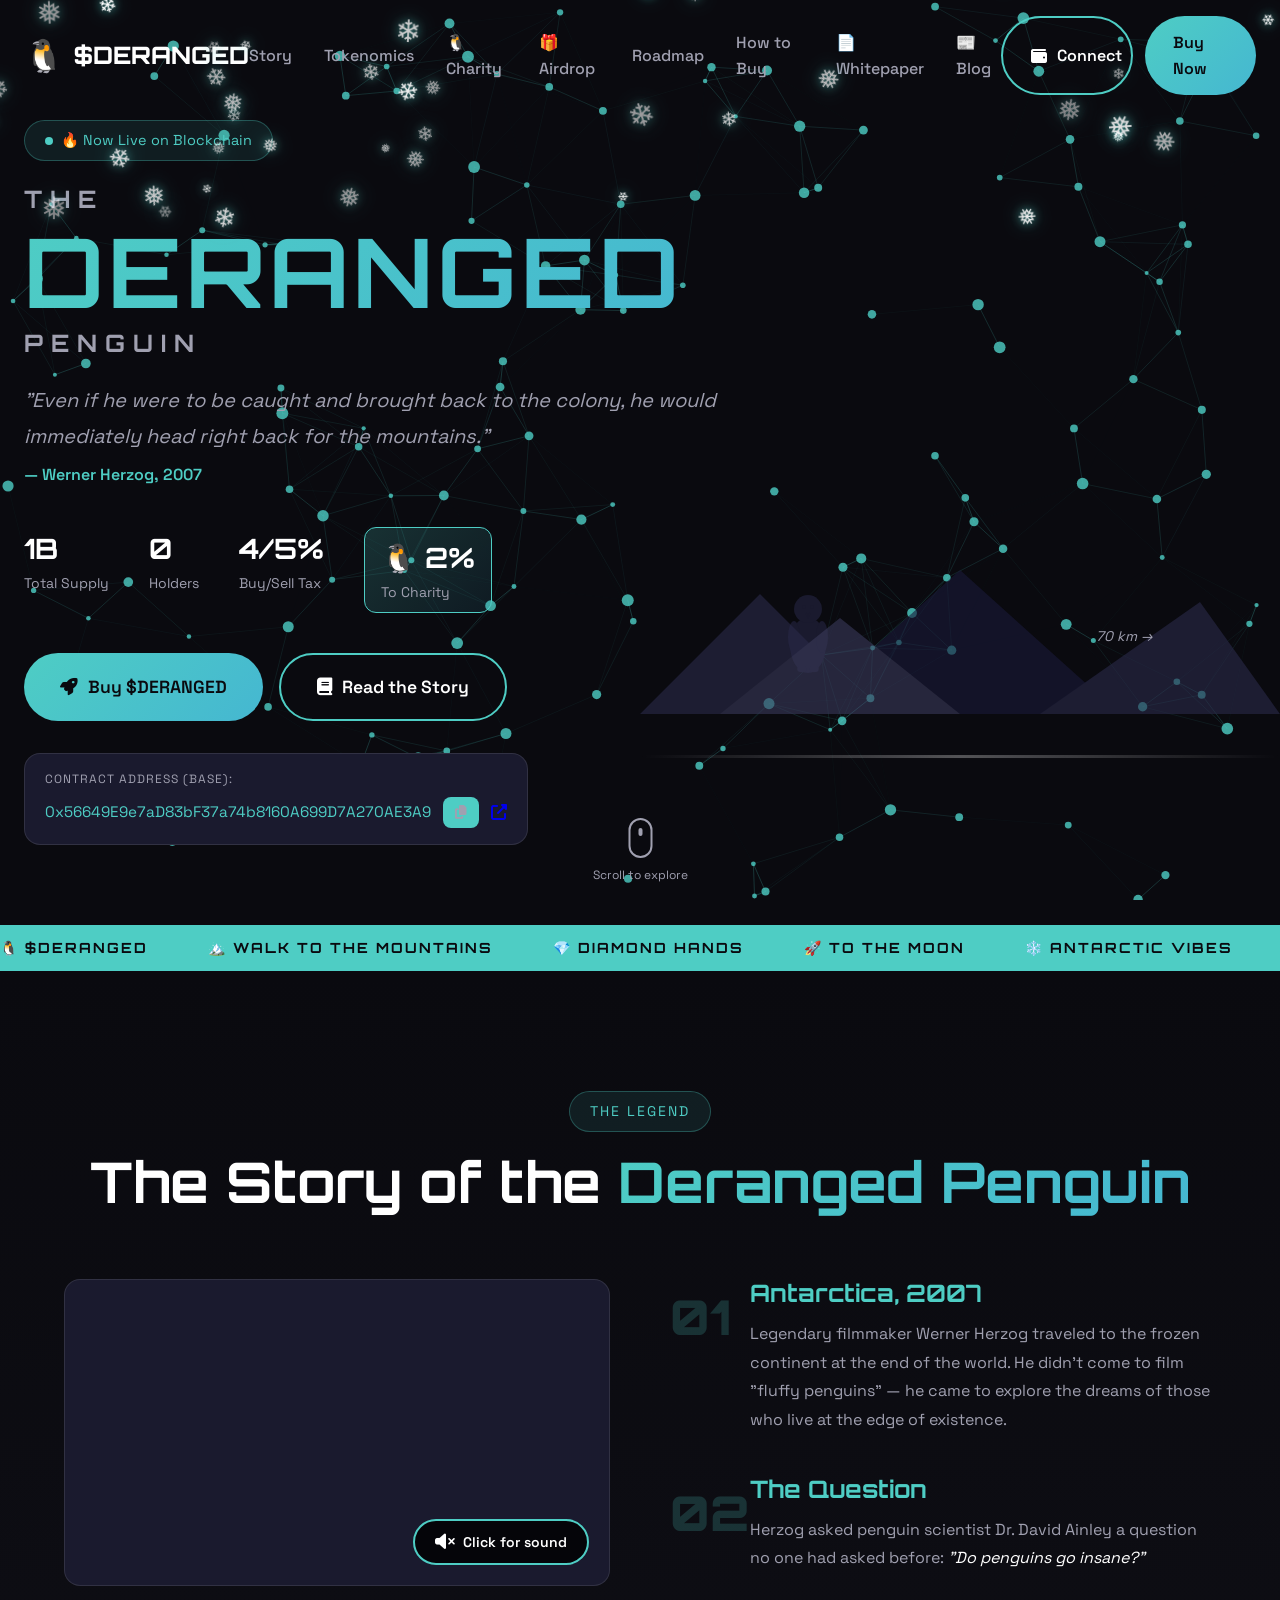
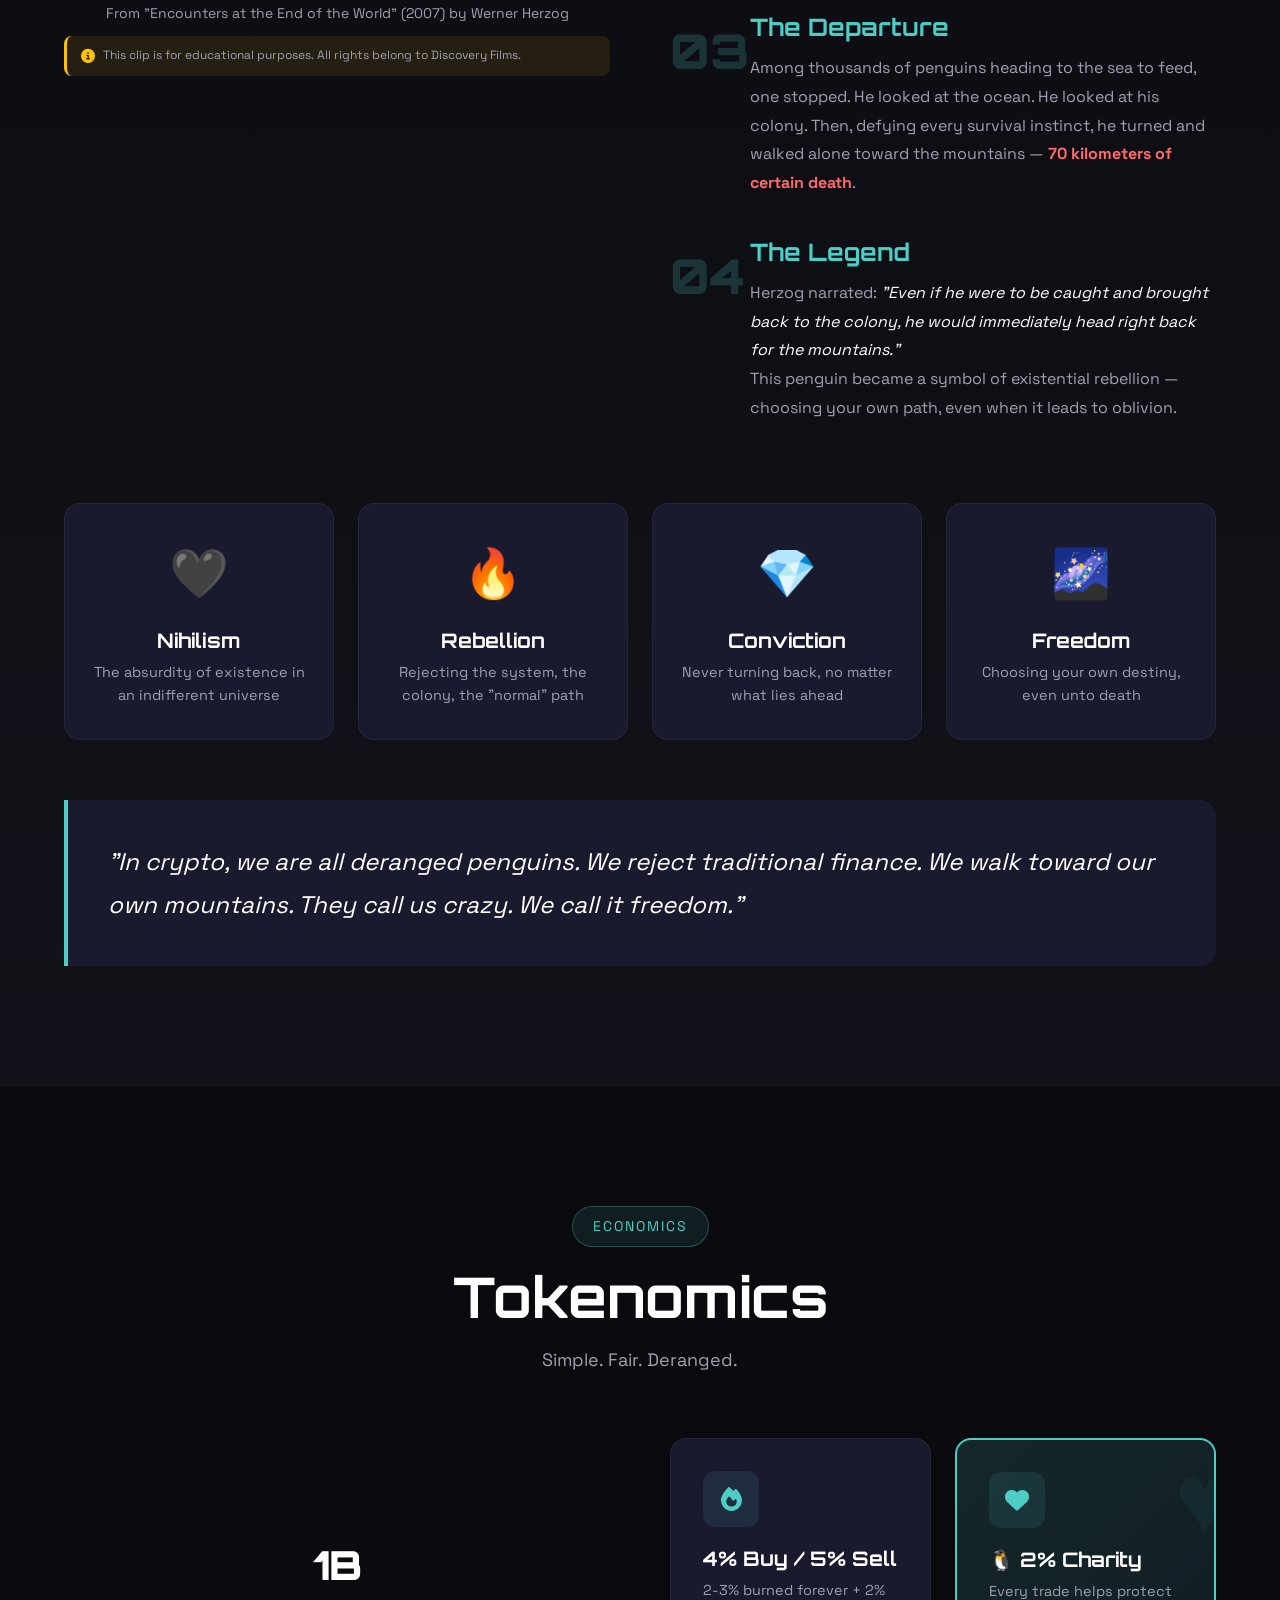
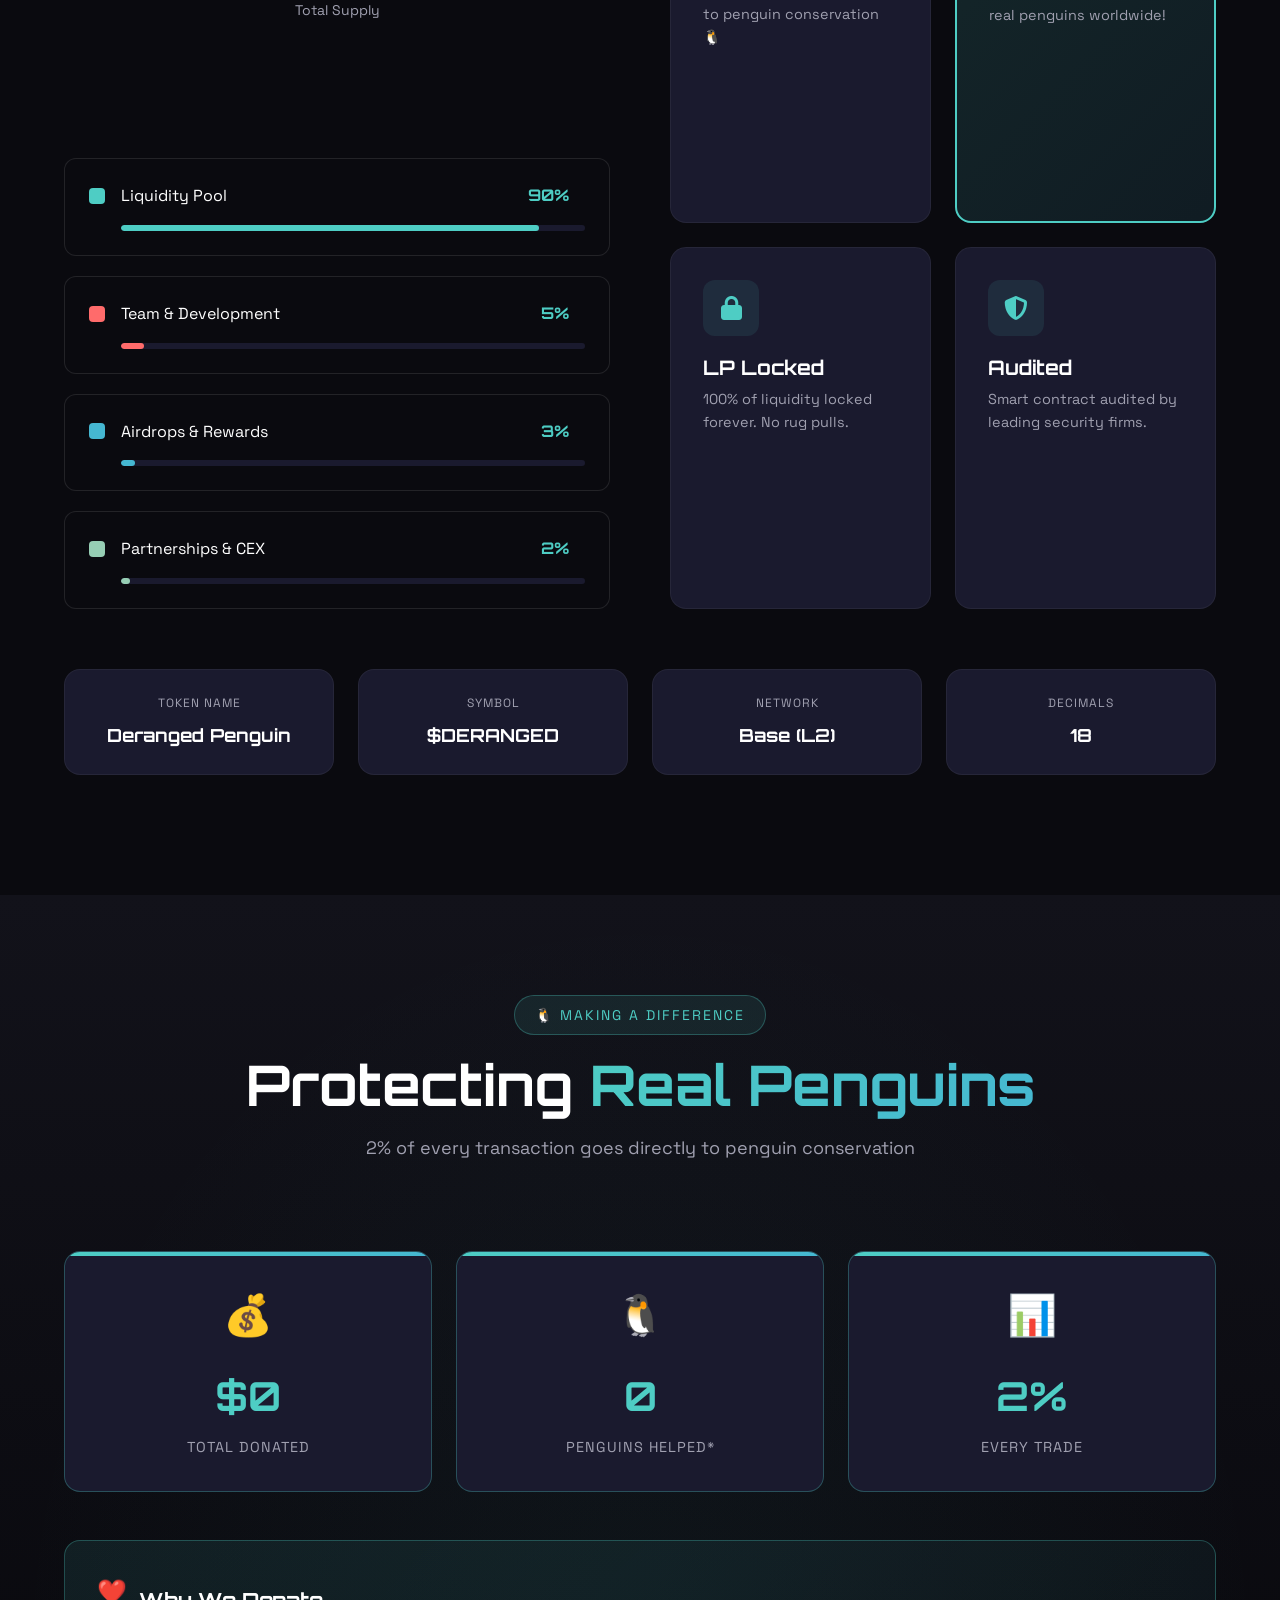
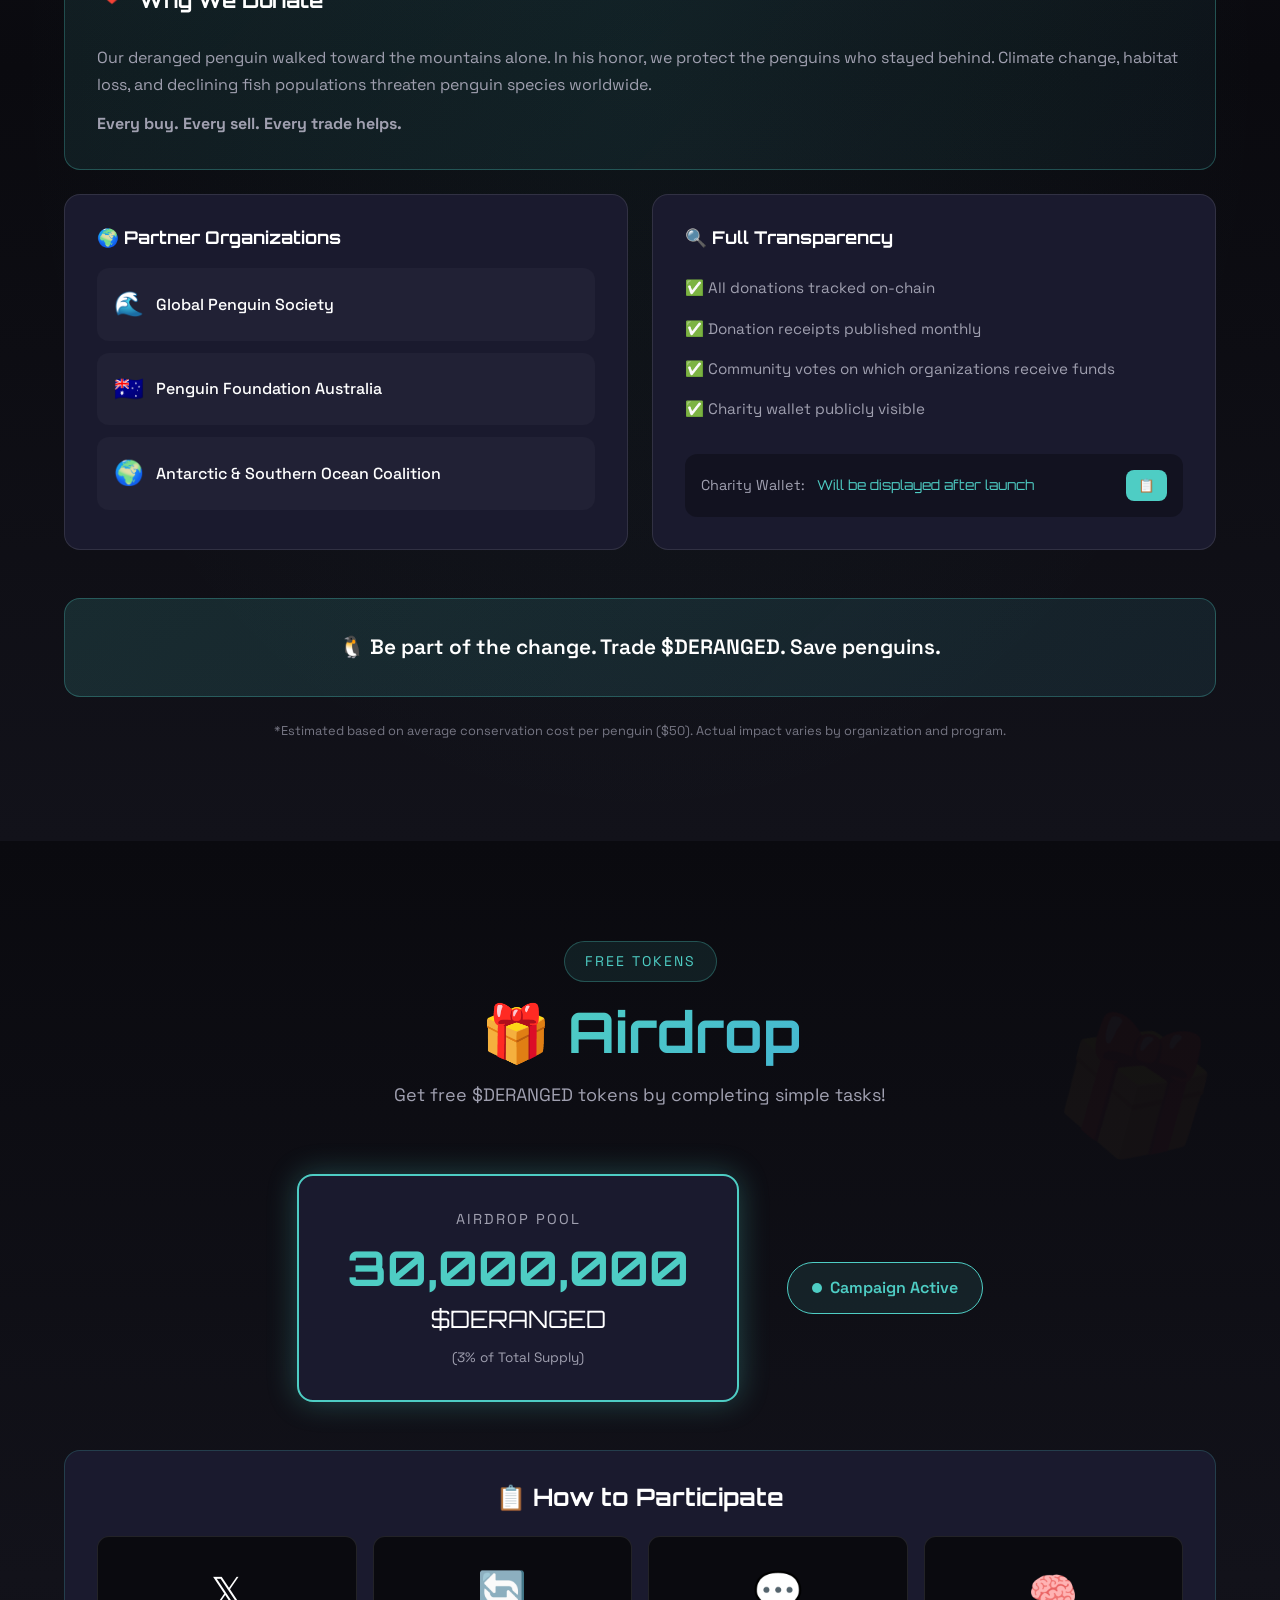
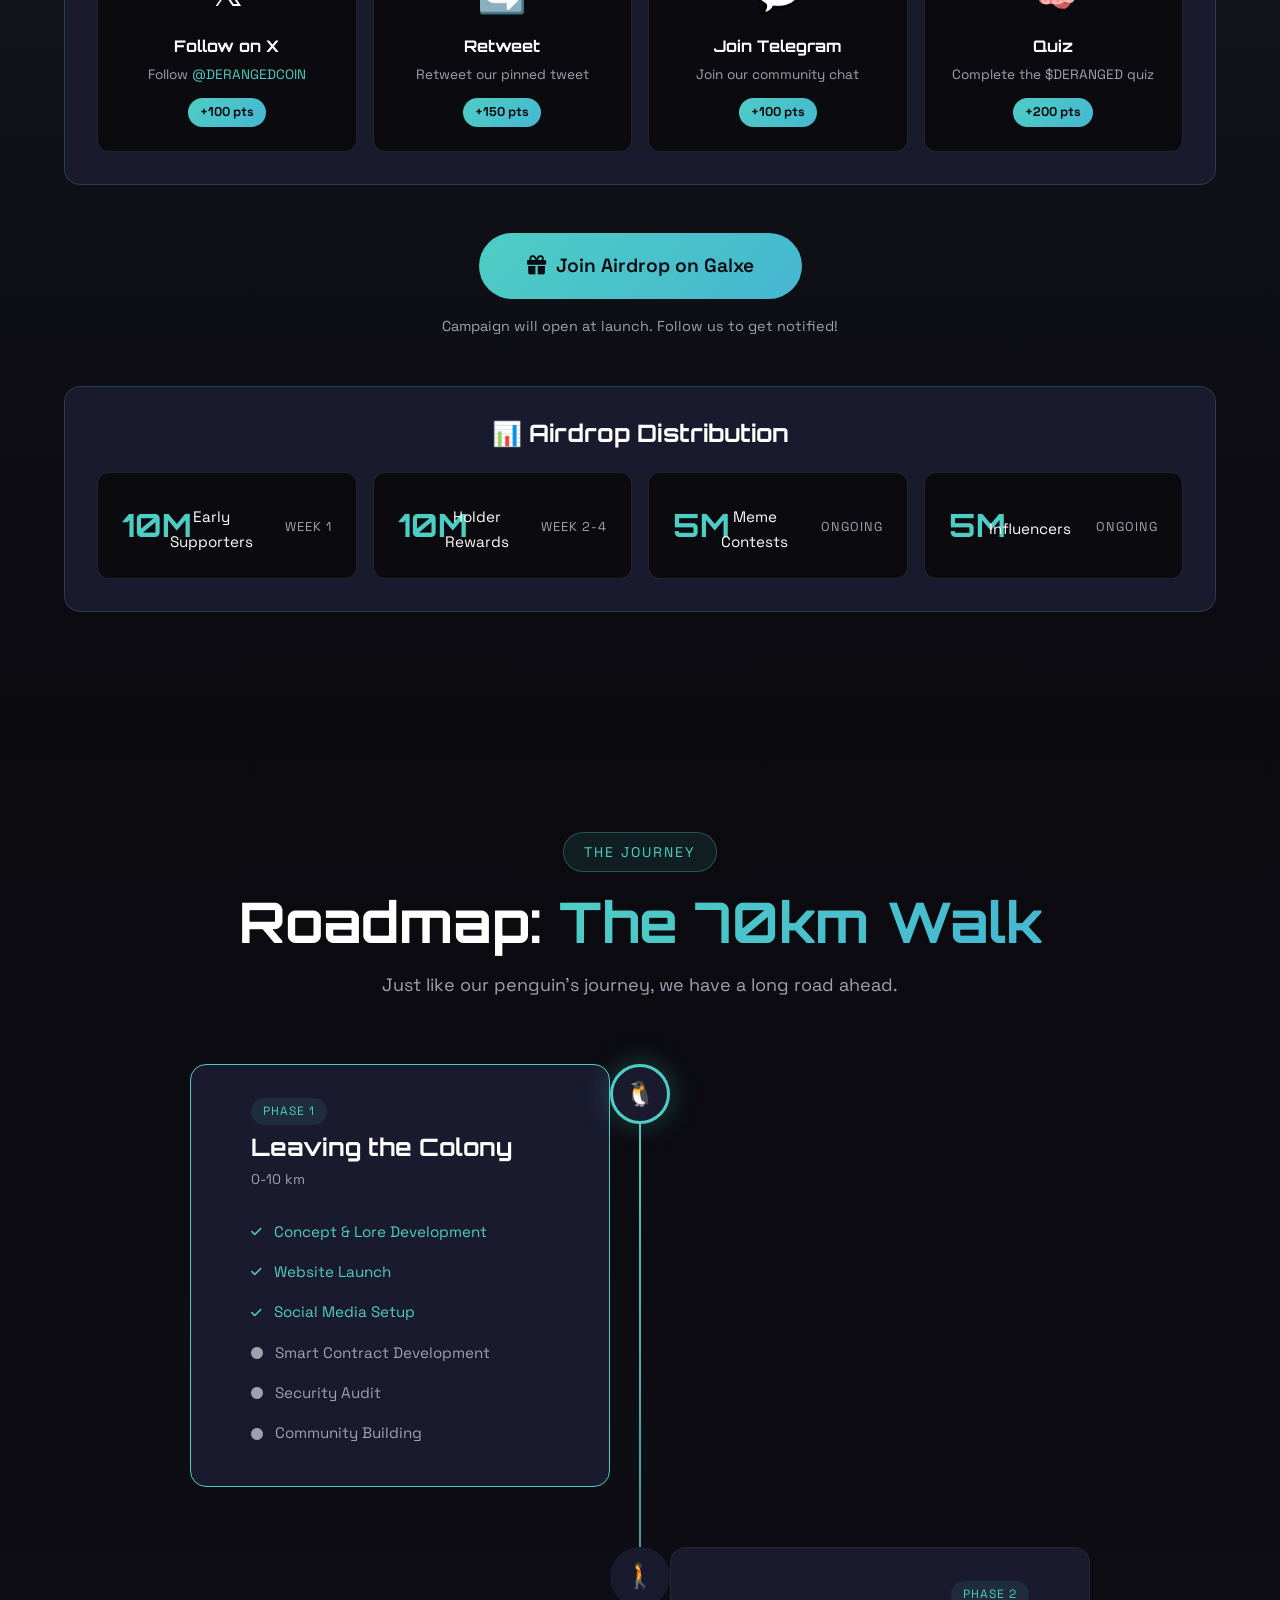
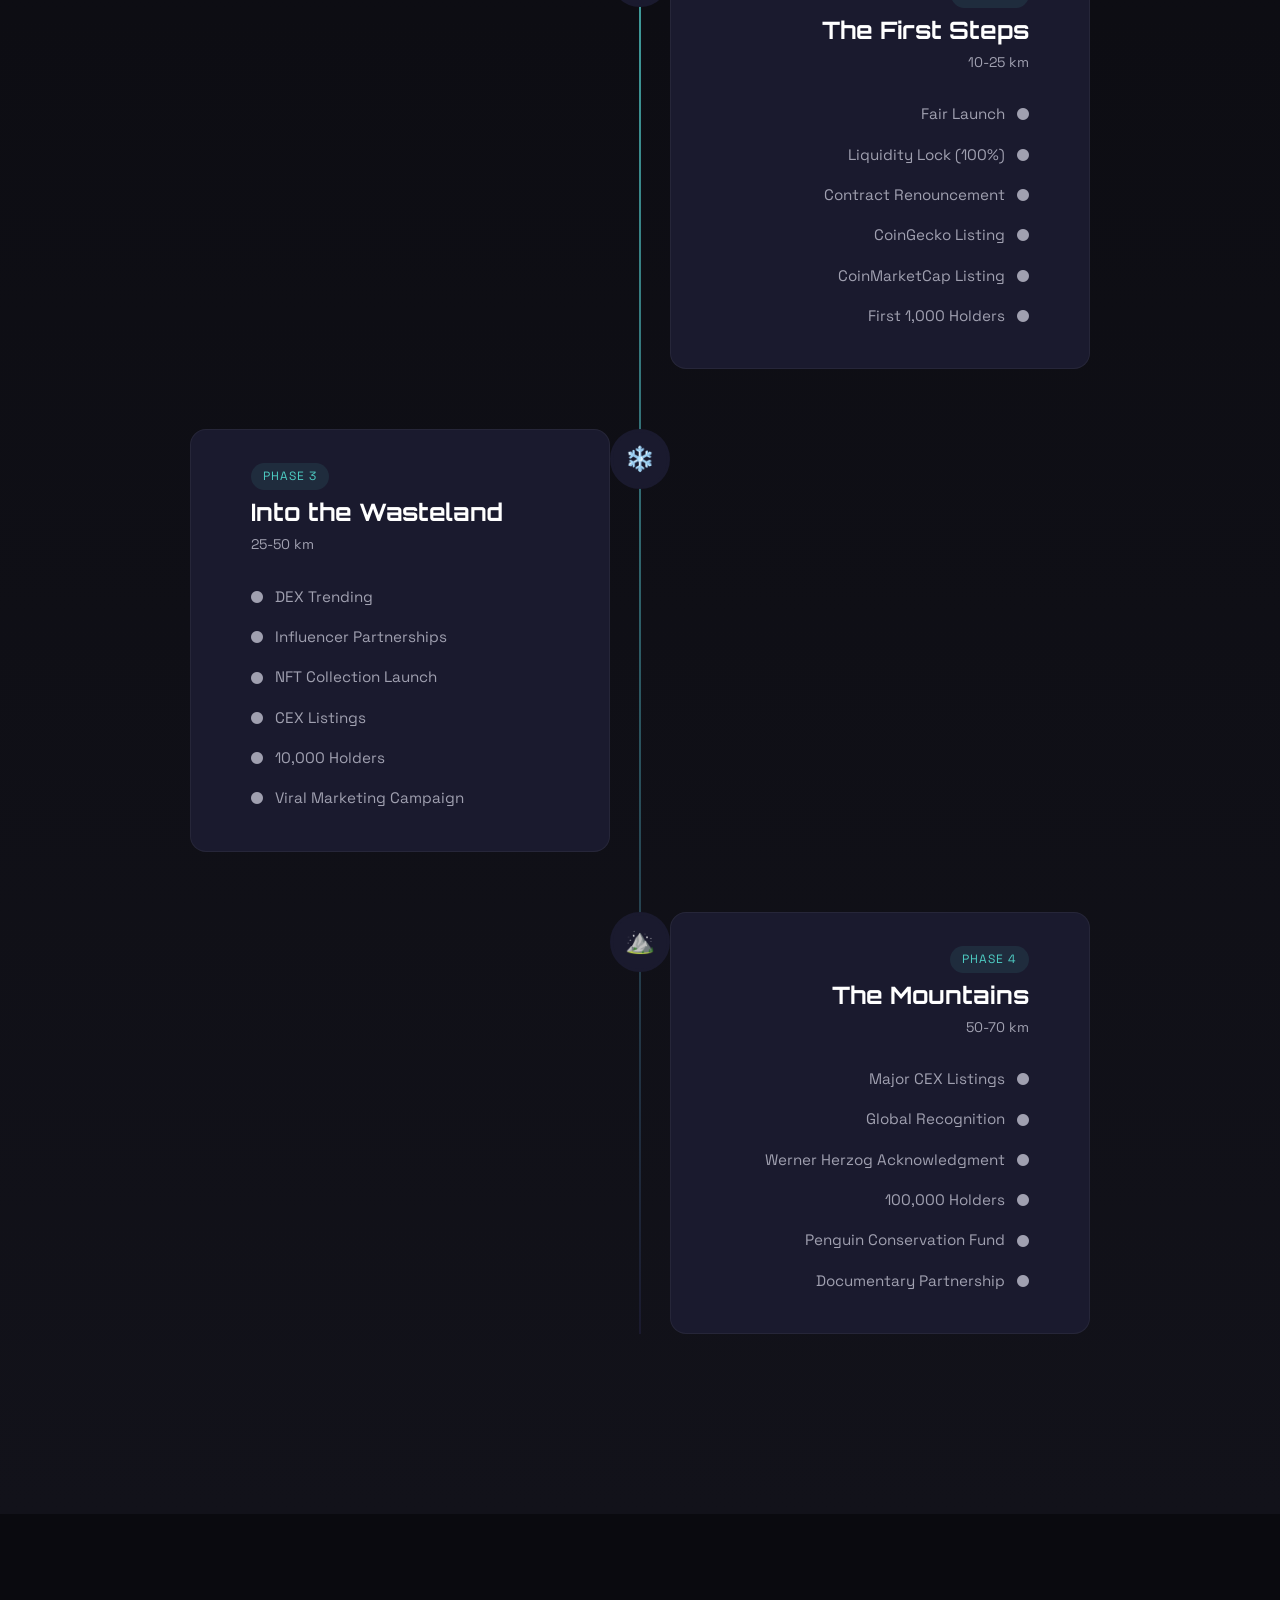
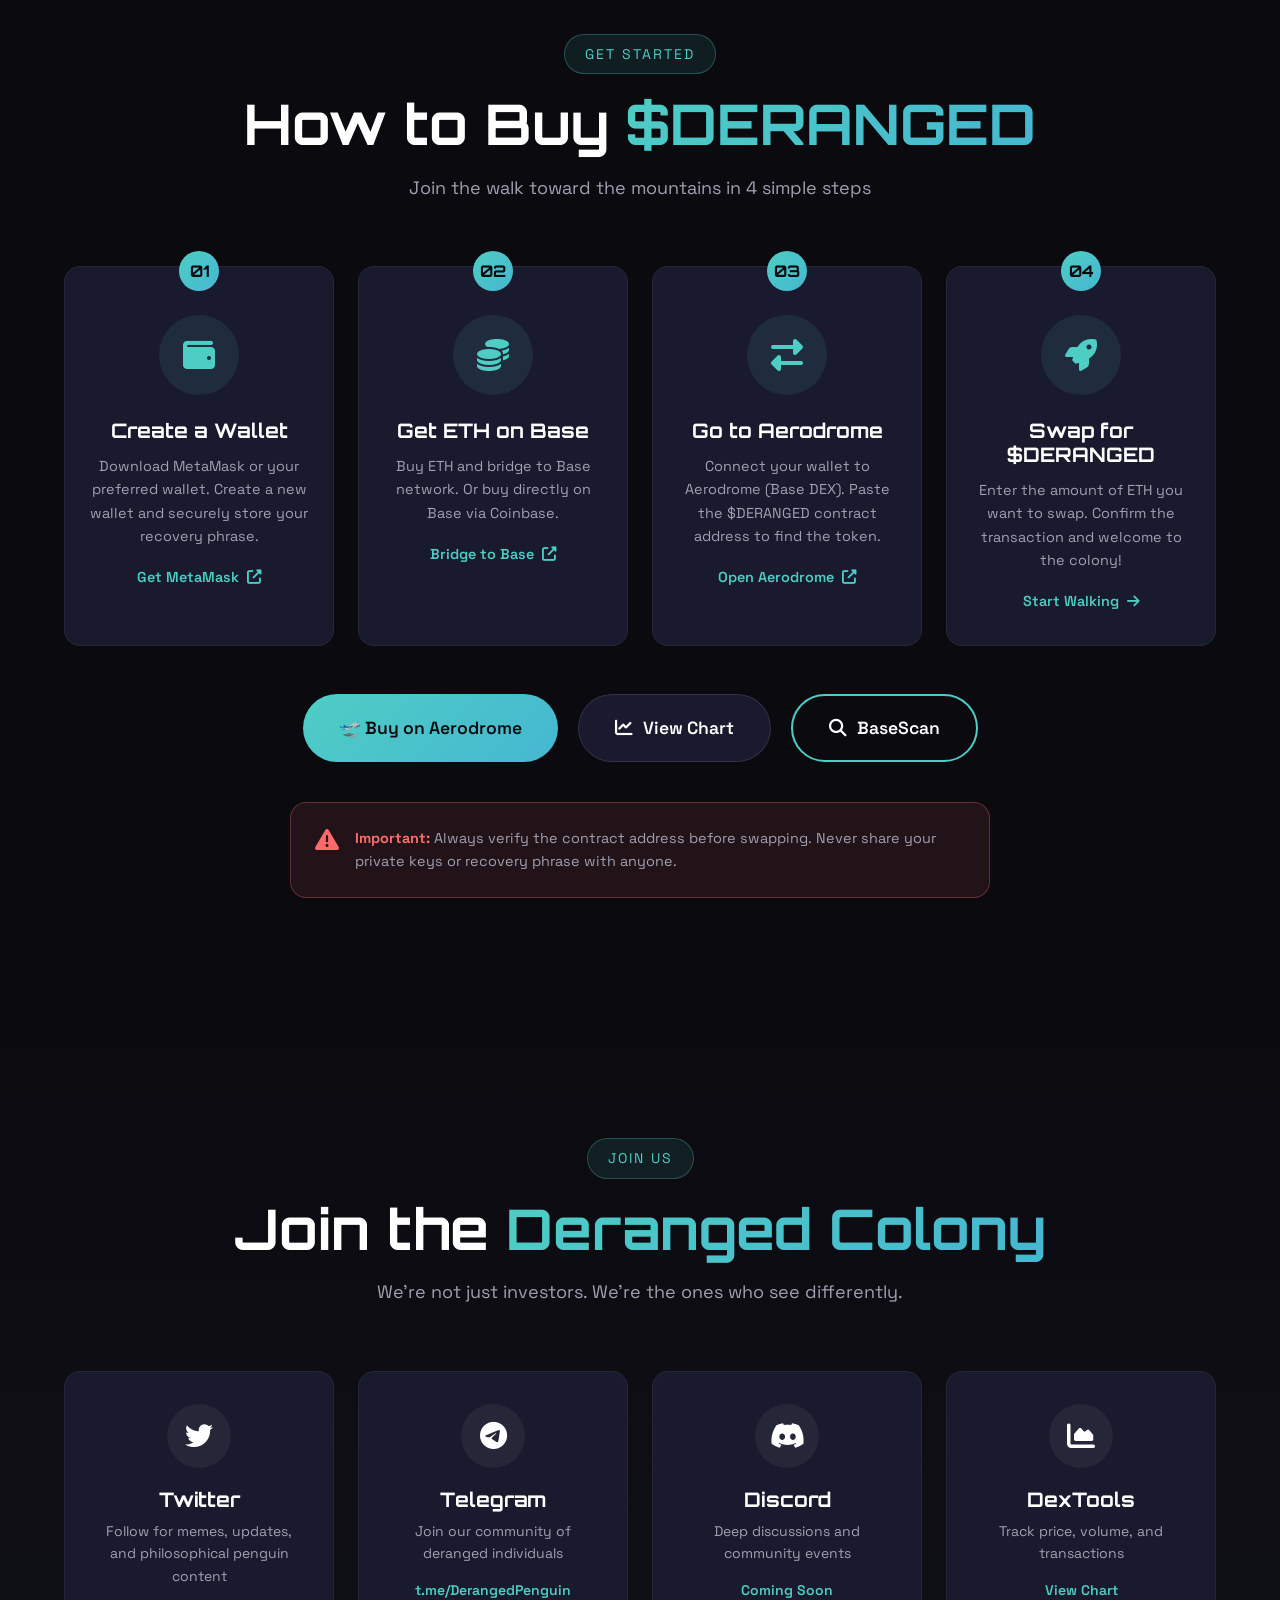
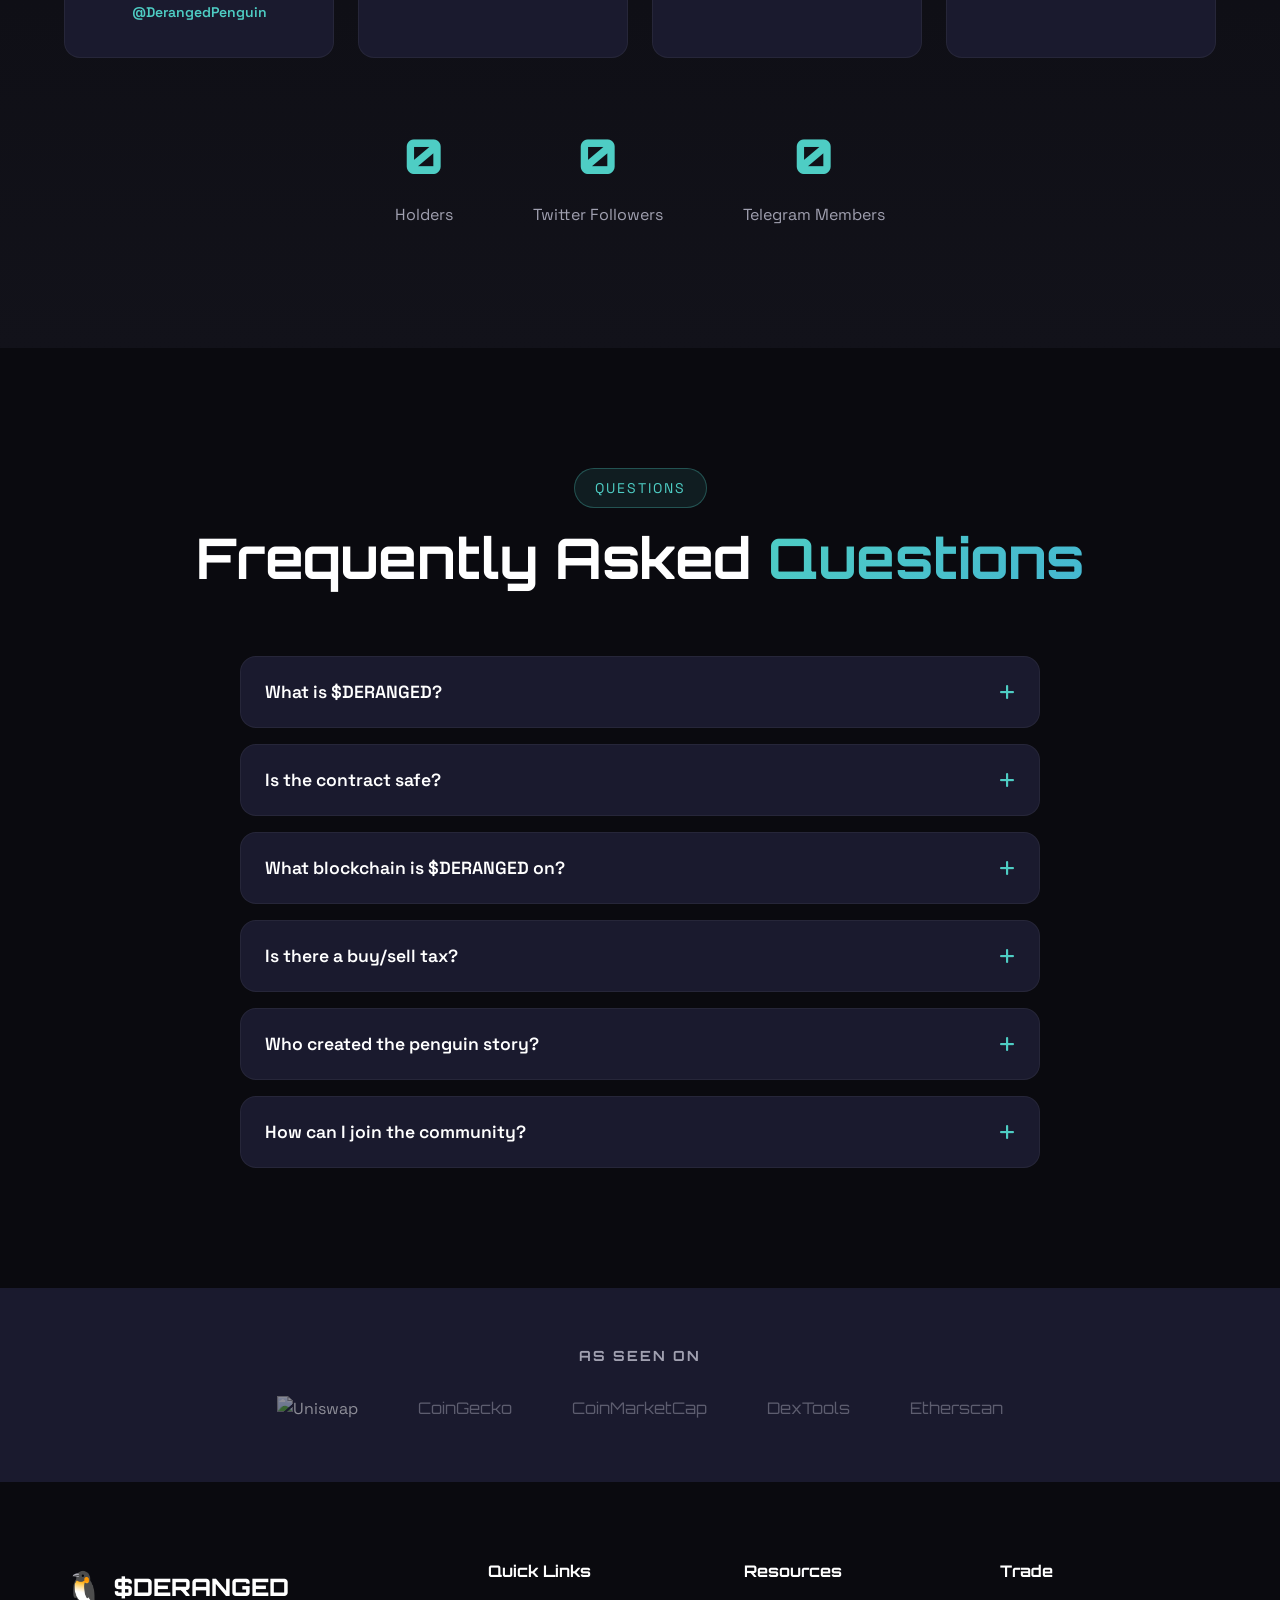
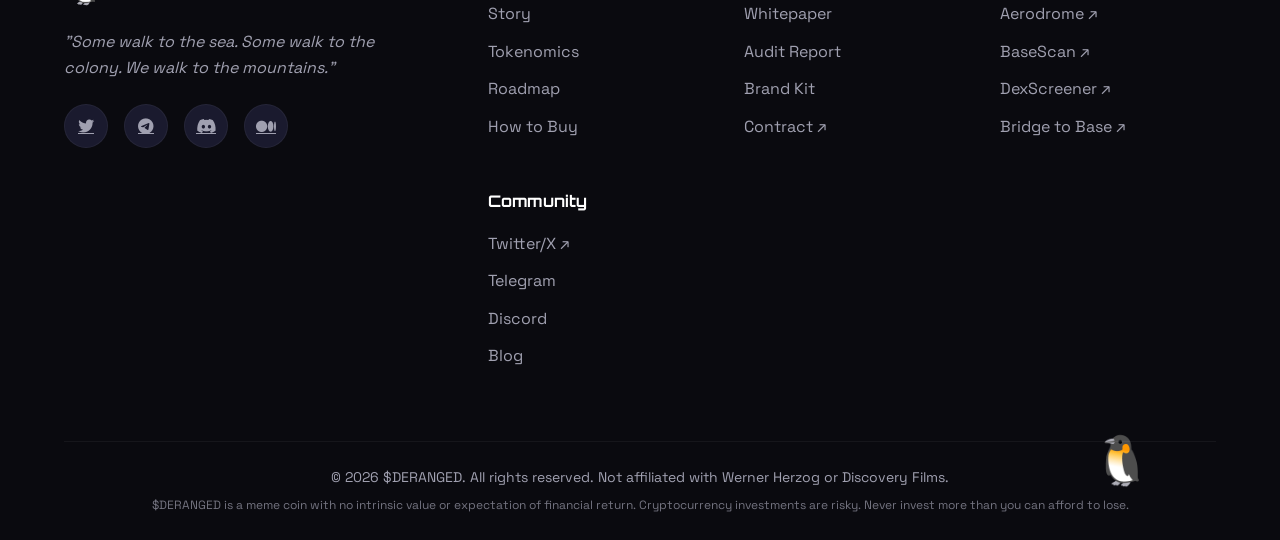
==== index.html @ 109aea7e "Initial commit - DERANGED website" ====
<!DOCTYPE html>
<html lang="en">
<head>
    <meta charset="UTF-8">
    <meta name="viewport" content="width=device-width, initial-scale=1.0">
    <title>$DERANGED - The Deranged Penguin | Meme Coin</title>
    <meta name="description" content="The most philosophical meme coin in crypto. Inspired by Werner Herzog's legendary penguin that walked toward the mountains.">
    <meta property="og:title" content="$DERANGED - The Deranged Penguin">
    <meta property="og:description" content="Some walk to the sea. Some walk to the colony. We walk to the mountains.">
    <meta property="og:image" content="assets/og-image.png">
    <meta name="twitter:card" content="summary_large_image">
    <link rel="icon" type="image/svg+xml" href="assets/favicon.svg">
    <link href="https://fonts.googleapis.com/css2?family=Space+Grotesk:wght@300;400;500;600;700&family=Orbitron:wght@400;500;600;700;800;900&display=swap" rel="stylesheet">
    <link rel="stylesheet" href="https://cdnjs.cloudflare.com/ajax/libs/font-awesome/6.4.0/css/all.min.css">
    <link rel="stylesheet" href="styles.css">
    <!-- Ethers.js for blockchain interaction -->
    <script src="https://cdnjs.cloudflare.com/ajax/libs/ethers/6.9.0/ethers.umd.min.js"></script>
</head>
<body>
    <!-- Particles Background -->
    <div id="particles-js"></div>
    
    <!-- Navigation -->
    <nav class="navbar" id="navbar">
        <div class="nav-container">
            <a href="#" class="logo">
                <span class="logo-icon">🐧</span>
                <span class="logo-text">$DERANGED</span>
            </a>
            <ul class="nav-links" id="navLinks">
                <li><a href="#story">Story</a></li>
                <li><a href="#tokenomics">Tokenomics</a></li>
                <li><a href="#charity">🐧 Charity</a></li>
                <li><a href="#airdrop">🎁 Airdrop</a></li>
                <li><a href="#roadmap">Roadmap</a></li>
                <li><a href="#how-to-buy">How to Buy</a></li>
                <li><a href="whitepaper.html">📄 Whitepaper</a></li>
                <li><a href="blog.html">📰 Blog</a></li>
            </ul>
            <div class="nav-buttons">
                <a href="#" class="btn btn-outline" id="connectWallet">
                    <i class="fas fa-wallet"></i> Connect
                </a>
                <a href="#how-to-buy" class="btn btn-primary">Buy Now</a>
            </div>
            <div class="hamburger" id="hamburger">
                <span></span>
                <span></span>
                <span></span>
            </div>
        </div>
    </nav>

    <!-- Hero Section -->
    <section class="hero" id="hero">
        <div class="hero-content">
            <div class="hero-badge">
                <span class="pulse"></span>
                🔥 Now Live on Blockchain
            </div>
            <h1 class="hero-title">
                <span class="title-line">THE</span>
                <span class="title-main glitch" data-text="DERANGED">DERANGED</span>
                <span class="title-line">PENGUIN</span>
            </h1>
            <p class="hero-subtitle">
                "Even if he were to be caught and brought back to the colony, 
                he would immediately head right back for the mountains."
            </p>
            <p class="hero-author">— Werner Herzog, 2007</p>
            
            <div class="hero-stats">
                <div class="stat">
                    <span class="stat-value" data-target="1000000000">0</span>
                    <span class="stat-label">Total Supply</span>
                </div>
                <div class="stat">
                    <span class="stat-value" id="holdersCount">0</span>
                    <span class="stat-label">Holders</span>
                </div>
                <div class="stat">
                    <span class="stat-value">4/5%</span>
                    <span class="stat-label">Buy/Sell Tax</span>
                </div>
                <div class="stat highlight-stat">
                    <span class="stat-value">🐧 2%</span>
                    <span class="stat-label">To Charity</span>
                </div>
            </div>

            <div class="hero-buttons">
                <a href="#how-to-buy" class="btn btn-primary btn-lg">
                    <i class="fas fa-rocket"></i> Buy $DERANGED
                </a>
                <a href="#story" class="btn btn-outline btn-lg">
                    <i class="fas fa-book"></i> Read the Story
                </a>
            </div>

            <div class="contract-address">
                <span class="label">Contract Address (Base):</span>
                <div class="address-box">
                    <code id="contractAddress">0x56649E9e7aD83bF37a74b8160A699D7A270AE3A9</code>
                    <button class="copy-btn" onclick="copyContract()">
                        <i class="fas fa-copy"></i>
                    </button>
                    <a href="https://basescan.org/address/0x56649E9e7aD83bF37a74b8160A699D7A270AE3A9" target="_blank" class="basescan-link" title="View on BaseScan">
                        <i class="fas fa-external-link-alt"></i>
                    </a>
                </div>
            </div>
        </div>

        <div class="hero-visual">
            <div class="penguin-container">
                <div class="penguin-silhouette">
                    <svg viewBox="0 0 200 300" class="penguin-svg">
                        <!-- Penguin silhouette -->
                        <ellipse cx="100" cy="220" rx="45" ry="70" fill="currentColor"/>
                        <circle cx="100" cy="130" r="35" fill="currentColor"/>
                        <ellipse cx="65" cy="200" rx="15" ry="40" fill="currentColor"/>
                        <ellipse cx="135" cy="200" rx="15" ry="40" fill="currentColor"/>
                        <ellipse cx="85" cy="280" rx="12" ry="8" fill="currentColor"/>
                        <ellipse cx="115" cy="280" rx="12" ry="8" fill="currentColor"/>
                        <circle cx="90" cy="125" r="4" fill="#1a1a2e"/>
                        <circle cx="110" cy="125" r="4" fill="#1a1a2e"/>
                        <path d="M95 140 L100 150 L105 140" stroke="#1a1a2e" stroke-width="3" fill="none"/>
                    </svg>
                </div>
                <div class="mountains">
                    <svg viewBox="0 0 800 200" class="mountains-svg">
                        <polygon points="0,200 150,50 300,200" fill="#2a2a4a"/>
                        <polygon points="200,200 400,20 600,200" fill="#1a1a3a"/>
                        <polygon points="500,200 700,60 800,200" fill="#2a2a4a"/>
                        <polygon points="100,200 250,80 400,200" fill="#3a3a5a"/>
                    </svg>
                </div>
                <div class="snow-ground"></div>
                <div class="distance-marker">70 km →</div>
            </div>
        </div>

        <div class="scroll-indicator">
            <div class="mouse">
                <div class="wheel"></div>
            </div>
            <span>Scroll to explore</span>
        </div>
    </section>

    <!-- Ticker -->
    <div class="ticker">
        <div class="ticker-content">
            <span>🐧 $DERANGED</span>
            <span>🏔️ WALK TO THE MOUNTAINS</span>
            <span>💎 DIAMOND HANDS</span>
            <span>🚀 TO THE MOON</span>
            <span>❄️ ANTARCTIC VIBES</span>
            <span>🐧 $DERANGED</span>
            <span>🏔️ WALK TO THE MOUNTAINS</span>
            <span>💎 DIAMOND HANDS</span>
            <span>🚀 TO THE MOON</span>
            <span>❄️ ANTARCTIC VIBES</span>
        </div>
    </div>

    <!-- Story Section -->
    <section class="story" id="story">
        <div class="container">
            <div class="section-header">
                <span class="section-tag">The Legend</span>
                <h2 class="section-title">The Story of the <span class="highlight">Deranged Penguin</span></h2>
            </div>

            <div class="story-content">
                <div class="story-video">
                    <div class="video-wrapper">
                        <!-- Video autoplay (muted for browser compliance) -->
                        <div class="video-iframe-container" id="videoContainer">
                            <iframe 
                                id="youtubePlayer"
                                width="100%" 
                                height="100%" 
                                src="https://www.youtube-nocookie.com/embed/zWH_9VRWn8Y?autoplay=1&mute=1&loop=1&playlist=zWH_9VRWn8Y&rel=0&modestbranding=1" 
                                title="Werner Herzog - Deranged Penguin" 
                                frameborder="0" 
                                allow="accelerometer; autoplay; clipboard-write; encrypted-media; gyroscope; picture-in-picture; web-share" 
                                allowfullscreen>
                            </iframe>
                        </div>
                        <!-- Botón para activar sonido -->
                        <button class="unmute-btn" id="unmuteBtn" onclick="unmuteVideo()">
                            <i class="fas fa-volume-mute"></i>
                            <span>Click for sound</span>
                        </button>
                    </div>
                    <p class="video-caption">From "Encounters at the End of the World" (2007) by Werner Herzog</p>
                    <div class="video-warning">
                        <i class="fas fa-info-circle"></i>
                        <span>This clip is for educational purposes. All rights belong to Discovery Films.</span>
                    </div>
                </div>

                <div class="story-text">
                    <div class="story-chapter">
                        <span class="chapter-number">01</span>
                        <h3>Antarctica, 2007</h3>
                        <p>Legendary filmmaker Werner Herzog traveled to the frozen continent at the end of the world. He didn't come to film "fluffy penguins" — he came to explore the dreams of those who live at the edge of existence.</p>
                    </div>

                    <div class="story-chapter">
                        <span class="chapter-number">02</span>
                        <h3>The Question</h3>
                        <p>Herzog asked penguin scientist Dr. David Ainley a question no one had asked before: <em>"Do penguins go insane?"</em></p>
                    </div>

                    <div class="story-chapter">
                        <span class="chapter-number">03</span>
                        <h3>The Departure</h3>
                        <p>Among thousands of penguins heading to the sea to feed, one stopped. He looked at the ocean. He looked at his colony. Then, defying every survival instinct, he turned and walked alone toward the mountains — <strong>70 kilometers of certain death</strong>.</p>
                    </div>

                    <div class="story-chapter">
                        <span class="chapter-number">04</span>
                        <h3>The Legend</h3>
                        <p>Herzog narrated: <em>"Even if he were to be caught and brought back to the colony, he would immediately head right back for the mountains."</em></p>
                        <p>This penguin became a symbol of existential rebellion — choosing your own path, even when it leads to oblivion.</p>
                    </div>
                </div>
            </div>

            <div class="philosophy-cards">
                <div class="philosophy-card">
                    <div class="card-icon">🖤</div>
                    <h4>Nihilism</h4>
                    <p>The absurdity of existence in an indifferent universe</p>
                </div>
                <div class="philosophy-card">
                    <div class="card-icon">🔥</div>
                    <h4>Rebellion</h4>
                    <p>Rejecting the system, the colony, the "normal" path</p>
                </div>
                <div class="philosophy-card">
                    <div class="card-icon">💎</div>
                    <h4>Conviction</h4>
                    <p>Never turning back, no matter what lies ahead</p>
                </div>
                <div class="philosophy-card">
                    <div class="card-icon">🌌</div>
                    <h4>Freedom</h4>
                    <p>Choosing your own destiny, even unto death</p>
                </div>
            </div>

            <div class="quote-block">
                <blockquote>
                    "In crypto, we are all deranged penguins. We reject traditional finance. We walk toward our own mountains. They call us crazy. We call it freedom."
                </blockquote>
            </div>
        </div>
    </section>

    <!-- Tokenomics Section -->
    <section class="tokenomics" id="tokenomics">
        <div class="container">
            <div class="section-header">
                <span class="section-tag">Economics</span>
                <h2 class="section-title">Tokenomics</h2>
                <p class="section-subtitle">Simple. Fair. Deranged.</p>
            </div>

            <div class="tokenomics-grid">
                <div class="tokenomics-main">
                    <div class="token-chart">
                        <div class="chart-container">
                            <canvas id="tokenChart"></canvas>
                            <div class="chart-center">
                                <span class="chart-total">1B</span>
                                <span class="chart-label">Total Supply</span>
                            </div>
                        </div>
                    </div>

                    <div class="distribution-list">
                        <div class="distribution-item">
                            <div class="item-color" style="background: #4ECDC4;"></div>
                            <div class="item-info">
                                <span class="item-label">Liquidity Pool</span>
                                <span class="item-value">90%</span>
                            </div>
                            <div class="item-bar">
                                <div class="bar-fill" style="width: 90%; background: #4ECDC4;"></div>
                            </div>
                        </div>
                        <div class="distribution-item">
                            <div class="item-color" style="background: #FF6B6B;"></div>
                            <div class="item-info">
                                <span class="item-label">Team & Development</span>
                                <span class="item-value">5%</span>
                            </div>
                            <div class="item-bar">
                                <div class="bar-fill" style="width: 5%; background: #FF6B6B;"></div>
                            </div>
                        </div>
                        <div class="distribution-item">
                            <div class="item-color" style="background: #45B7D1;"></div>
                            <div class="item-info">
                                <span class="item-label">Airdrops & Rewards</span>
                                <span class="item-value">3%</span>
                            </div>
                            <div class="item-bar">
                                <div class="bar-fill" style="width: 3%; background: #45B7D1;"></div>
                            </div>
                        </div>
                        <div class="distribution-item">
                            <div class="item-color" style="background: #96CEB4;"></div>
                            <div class="item-info">
                                <span class="item-label">Partnerships & CEX</span>
                                <span class="item-value">2%</span>
                            </div>
                            <div class="item-bar">
                                <div class="bar-fill" style="width: 2%; background: #96CEB4;"></div>
                            </div>
                        </div>
                    </div>
                </div>

                <div class="tokenomics-features">
                    <div class="feature-card">
                        <div class="feature-icon">
                            <i class="fas fa-fire"></i>
                        </div>
                        <h4>4% Buy / 5% Sell</h4>
                        <p>2-3% burned forever + 2% to penguin conservation 🐧</p>
                    </div>
                    <div class="feature-card charity-highlight">
                        <div class="feature-icon">
                            <i class="fas fa-heart"></i>
                        </div>
                        <h4>🐧 2% Charity</h4>
                        <p>Every trade helps protect real penguins worldwide!</p>
                    </div>
                    <div class="feature-card">
                        <div class="feature-icon">
                            <i class="fas fa-lock"></i>
                        </div>
                        <h4>LP Locked</h4>
                        <p>100% of liquidity locked forever. No rug pulls.</p>
                    </div>
                    <div class="feature-card">
                        <div class="feature-icon">
                            <i class="fas fa-shield-alt"></i>
                        </div>
                        <h4>Audited</h4>
                        <p>Smart contract audited by leading security firms.</p>
                    </div>
                </div>
            </div>

            <div class="token-info-boxes">
                <div class="info-box">
                    <span class="info-label">Token Name</span>
                    <span class="info-value">Deranged Penguin</span>
                </div>
                <div class="info-box">
                    <span class="info-label">Symbol</span>
                    <span class="info-value">$DERANGED</span>
                </div>
                <div class="info-box">
                    <span class="info-label">Network</span>
                    <span class="info-value">Base (L2)</span>
                </div>
                <div class="info-box">
                    <span class="info-label">Decimals</span>
                    <span class="info-value">18</span>
                </div>
            </div>
        </div>
    </section>

    <!-- Charity Section -->
    <section class="charity" id="charity">
        <div class="container">
            <div class="section-header">
                <span class="section-tag">🐧 Making a Difference</span>
                <h2 class="section-title">Protecting <span class="highlight">Real Penguins</span></h2>
                <p class="section-subtitle">2% of every transaction goes directly to penguin conservation</p>
            </div>

            <div class="charity-content">
                <div class="charity-stats">
                    <div class="charity-stat-card">
                        <div class="stat-icon">💰</div>
                        <div class="stat-number" id="totalDonated">$0</div>
                        <div class="stat-label">Total Donated</div>
                    </div>
                    <div class="charity-stat-card">
                        <div class="stat-icon">🐧</div>
                        <div class="stat-number" id="penguinsHelped">0</div>
                        <div class="stat-label">Penguins Helped*</div>
                    </div>
                    <div class="charity-stat-card">
                        <div class="stat-icon">📊</div>
                        <div class="stat-number">2%</div>
                        <div class="stat-label">Every Trade</div>
                    </div>
                </div>

                <div class="charity-info">
                    <div class="charity-card main-card">
                        <div class="card-header">
                            <span class="card-icon">❤️</span>
                            <h3>Why We Donate</h3>
                        </div>
                        <p>Our deranged penguin walked toward the mountains alone. In his honor, we protect the penguins who stayed behind. Climate change, habitat loss, and declining fish populations threaten penguin species worldwide.</p>
                        <p><strong>Every buy. Every sell. Every trade helps.</strong></p>
                    </div>

                    <div class="charity-organizations">
                        <h4>🌍 Partner Organizations</h4>
                        <div class="org-list">
                            <a href="https://globalpenguinsociety.org" target="_blank" class="org-item">
                                <span class="org-icon">🌊</span>
                                <span class="org-name">Global Penguin Society</span>
                                <span class="org-arrow">→</span>
                            </a>
                            <a href="https://penguinfoundation.org.au" target="_blank" class="org-item">
                                <span class="org-icon">🇦🇺</span>
                                <span class="org-name">Penguin Foundation Australia</span>
                                <span class="org-arrow">→</span>
                            </a>
                            <a href="https://www.asoc.org" target="_blank" class="org-item">
                                <span class="org-icon">🌍</span>
                                <span class="org-name">Antarctic & Southern Ocean Coalition</span>
                                <span class="org-arrow">→</span>
                            </a>
                        </div>
                    </div>

                    <div class="charity-transparency">
                        <h4>🔍 Full Transparency</h4>
                        <ul>
                            <li>✅ All donations tracked on-chain</li>
                            <li>✅ Donation receipts published monthly</li>
                            <li>✅ Community votes on which organizations receive funds</li>
                            <li>✅ Charity wallet publicly visible</li>
                        </ul>
                        <div class="wallet-display">
                            <span class="wallet-label">Charity Wallet:</span>
                            <code class="wallet-address" id="charityWallet">Will be displayed after launch</code>
                            <button class="copy-btn" onclick="copyCharityWallet()">📋</button>
                        </div>
                    </div>
                </div>

                <div class="charity-cta">
                    <p class="cta-text">🐧 Be part of the change. Trade $DERANGED. Save penguins.</p>
                </div>
            </div>

            <p class="charity-disclaimer">*Estimated based on average conservation cost per penguin ($50). Actual impact varies by organization and program.</p>
        </div>
    </section>

    <!-- Airdrop Section -->
    <section class="airdrop" id="airdrop">
        <div class="container">
            <div class="section-header">
                <span class="section-tag">Free Tokens</span>
                <h2 class="section-title">🎁 <span class="highlight">Airdrop</span></h2>
                <p class="section-subtitle">Get free $DERANGED tokens by completing simple tasks!</p>
            </div>

            <div class="airdrop-content">
                <div class="airdrop-info">
                    <div class="airdrop-pool">
                        <span class="pool-label">Airdrop Pool</span>
                        <span class="pool-amount">30,000,000</span>
                        <span class="pool-token">$DERANGED</span>
                        <span class="pool-percent">(3% of Total Supply)</span>
                    </div>
                    
                    <div class="airdrop-status">
                        <div class="status-badge live">
                            <span class="pulse"></span>
                            Campaign Active
                        </div>
                    </div>
                </div>

                <div class="airdrop-tasks">
                    <h3>📋 How to Participate</h3>
                    <div class="tasks-grid">
                        <div class="task-card">
                            <div class="task-icon">𝕏</div>
                            <h4>Follow on X</h4>
                            <p>Follow <a href="https://x.com/DERANGEDCOIN" target="_blank">@DERANGEDCOIN</a></p>
                            <span class="task-points">+100 pts</span>
                        </div>
                        <div class="task-card">
                            <div class="task-icon">🔄</div>
                            <h4>Retweet</h4>
                            <p>Retweet our pinned tweet</p>
                            <span class="task-points">+150 pts</span>
                        </div>
                        <div class="task-card">
                            <div class="task-icon">💬</div>
                            <h4>Join Telegram</h4>
                            <p>Join our community chat</p>
                            <span class="task-points">+100 pts</span>
                        </div>
                        <div class="task-card">
                            <div class="task-icon">🧠</div>
                            <h4>Quiz</h4>
                            <p>Complete the $DERANGED quiz</p>
                            <span class="task-points">+200 pts</span>
                        </div>
                    </div>
                </div>

                <div class="airdrop-cta">
                    <a href="#" class="btn btn-primary btn-lg airdrop-btn" id="airdropBtn">
                        <i class="fas fa-gift"></i> Join Airdrop on Galxe
                    </a>
                    <p class="airdrop-note">Campaign will open at launch. Follow us to get notified!</p>
                </div>

                <div class="airdrop-distribution">
                    <h3>📊 Airdrop Distribution</h3>
                    <div class="distribution-grid">
                        <div class="distribution-item">
                            <span class="dist-amount">10M</span>
                            <span class="dist-label">Early Supporters</span>
                            <span class="dist-timing">Week 1</span>
                        </div>
                        <div class="distribution-item">
                            <span class="dist-amount">10M</span>
                            <span class="dist-label">Holder Rewards</span>
                            <span class="dist-timing">Week 2-4</span>
                        </div>
                        <div class="distribution-item">
                            <span class="dist-amount">5M</span>
                            <span class="dist-label">Meme Contests</span>
                            <span class="dist-timing">Ongoing</span>
                        </div>
                        <div class="distribution-item">
                            <span class="dist-amount">5M</span>
                            <span class="dist-label">Influencers</span>
                            <span class="dist-timing">Ongoing</span>
                        </div>
                    </div>
                </div>
            </div>
        </div>
    </section>

    <!-- Roadmap Section -->
    <section class="roadmap" id="roadmap">
        <div class="container">
            <div class="section-header">
                <span class="section-tag">The Journey</span>
                <h2 class="section-title">Roadmap: <span class="highlight">The 70km Walk</span></h2>
                <p class="section-subtitle">Just like our penguin's journey, we have a long road ahead.</p>
            </div>

            <div class="roadmap-timeline">
                <div class="timeline-line"></div>
                
                <div class="roadmap-phase phase-1 active">
                    <div class="phase-marker">
                        <span class="phase-icon">🐧</span>
                    </div>
                    <div class="phase-content">
                        <div class="phase-header">
                            <span class="phase-number">Phase 1</span>
                            <h3>Leaving the Colony</h3>
                            <span class="phase-distance">0-10 km</span>
                        </div>
                        <ul class="phase-tasks">
                            <li class="completed"><i class="fas fa-check"></i> Concept & Lore Development</li>
                            <li class="completed"><i class="fas fa-check"></i> Website Launch</li>
                            <li class="completed"><i class="fas fa-check"></i> Social Media Setup</li>
                            <li><i class="fas fa-circle"></i> Smart Contract Development</li>
                            <li><i class="fas fa-circle"></i> Security Audit</li>
                            <li><i class="fas fa-circle"></i> Community Building</li>
                        </ul>
                    </div>
                </div>

                <div class="roadmap-phase phase-2">
                    <div class="phase-marker">
                        <span class="phase-icon">🚶</span>
                    </div>
                    <div class="phase-content">
                        <div class="phase-header">
                            <span class="phase-number">Phase 2</span>
                            <h3>The First Steps</h3>
                            <span class="phase-distance">10-25 km</span>
                        </div>
                        <ul class="phase-tasks">
                            <li><i class="fas fa-circle"></i> Fair Launch</li>
                            <li><i class="fas fa-circle"></i> Liquidity Lock (100%)</li>
                            <li><i class="fas fa-circle"></i> Contract Renouncement</li>
                            <li><i class="fas fa-circle"></i> CoinGecko Listing</li>
                            <li><i class="fas fa-circle"></i> CoinMarketCap Listing</li>
                            <li><i class="fas fa-circle"></i> First 1,000 Holders</li>
                        </ul>
                    </div>
                </div>

                <div class="roadmap-phase phase-3">
                    <div class="phase-marker">
                        <span class="phase-icon">❄️</span>
                    </div>
                    <div class="phase-content">
                        <div class="phase-header">
                            <span class="phase-number">Phase 3</span>
                            <h3>Into the Wasteland</h3>
                            <span class="phase-distance">25-50 km</span>
                        </div>
                        <ul class="phase-tasks">
                            <li><i class="fas fa-circle"></i> DEX Trending</li>
                            <li><i class="fas fa-circle"></i> Influencer Partnerships</li>
                            <li><i class="fas fa-circle"></i> NFT Collection Launch</li>
                            <li><i class="fas fa-circle"></i> CEX Listings</li>
                            <li><i class="fas fa-circle"></i> 10,000 Holders</li>
                            <li><i class="fas fa-circle"></i> Viral Marketing Campaign</li>
                        </ul>
                    </div>
                </div>

                <div class="roadmap-phase phase-4">
                    <div class="phase-marker">
                        <span class="phase-icon">⛰️</span>
                    </div>
                    <div class="phase-content">
                        <div class="phase-header">
                            <span class="phase-number">Phase 4</span>
                            <h3>The Mountains</h3>
                            <span class="phase-distance">50-70 km</span>
                        </div>
                        <ul class="phase-tasks">
                            <li><i class="fas fa-circle"></i> Major CEX Listings</li>
                            <li><i class="fas fa-circle"></i> Global Recognition</li>
                            <li><i class="fas fa-circle"></i> Werner Herzog Acknowledgment</li>
                            <li><i class="fas fa-circle"></i> 100,000 Holders</li>
                            <li><i class="fas fa-circle"></i> Penguin Conservation Fund</li>
                            <li><i class="fas fa-circle"></i> Documentary Partnership</li>
                        </ul>
                    </div>
                </div>
            </div>
        </div>
    </section>

    <!-- How to Buy Section -->
    <section class="how-to-buy" id="how-to-buy">
        <div class="container">
            <div class="section-header">
                <span class="section-tag">Get Started</span>
                <h2 class="section-title">How to Buy <span class="highlight">$DERANGED</span></h2>
                <p class="section-subtitle">Join the walk toward the mountains in 4 simple steps</p>
            </div>

            <div class="steps-grid">
                <div class="step-card">
                    <div class="step-number">01</div>
                    <div class="step-icon">
                        <i class="fas fa-wallet"></i>
                    </div>
                    <h3>Create a Wallet</h3>
                    <p>Download MetaMask or your preferred wallet. Create a new wallet and securely store your recovery phrase.</p>
                    <a href="https://metamask.io" target="_blank" class="step-link">Get MetaMask <i class="fas fa-external-link-alt"></i></a>
                </div>

                <div class="step-card">
                    <div class="step-number">02</div>
                    <div class="step-icon">
                        <i class="fas fa-coins"></i>
                    </div>
                    <h3>Get ETH on Base</h3>
                    <p>Buy ETH and bridge to Base network. Or buy directly on Base via Coinbase.</p>
                    <a href="https://bridge.base.org" target="_blank" class="step-link">Bridge to Base <i class="fas fa-external-link-alt"></i></a>
                </div>

                <div class="step-card">
                    <div class="step-number">03</div>
                    <div class="step-icon">
                        <i class="fas fa-exchange-alt"></i>
                    </div>
                    <h3>Go to Aerodrome</h3>
                    <p>Connect your wallet to Aerodrome (Base DEX). Paste the $DERANGED contract address to find the token.</p>
                    <a href="https://aerodrome.finance/swap?to=0x56649E9e7aD83bF37a74b8160A699D7A270AE3A9" target="_blank" class="step-link">Open Aerodrome <i class="fas fa-external-link-alt"></i></a>
                </div>

                <div class="step-card">
                    <div class="step-number">04</div>
                    <div class="step-icon">
                        <i class="fas fa-rocket"></i>
                    </div>
                    <h3>Swap for $DERANGED</h3>
                    <p>Enter the amount of ETH you want to swap. Confirm the transaction and welcome to the colony!</p>
                    <a href="#" class="step-link">Start Walking <i class="fas fa-arrow-right"></i></a>
                </div>
            </div>

            <div class="buy-buttons">
                <a href="https://aerodrome.finance/swap?to=0x56649E9e7aD83bF37a74b8160A699D7A270AE3A9" target="_blank" class="btn btn-primary btn-lg">
                    🛫 Buy on Aerodrome
                </a>
                <a href="https://dexscreener.com/base/0x56649E9e7aD83bF37a74b8160A699D7A270AE3A9" target="_blank" class="btn btn-secondary btn-lg">
                    <i class="fas fa-chart-line"></i>
                    View Chart
                </a>
                <a href="https://basescan.org/address/0x56649E9e7aD83bF37a74b8160A699D7A270AE3A9" target="_blank" class="btn btn-outline btn-lg">
                    <i class="fas fa-search"></i>
                    BaseScan
                </a>
            </div>

            <div class="warning-box">
                <i class="fas fa-exclamation-triangle"></i>
                <p><strong>Important:</strong> Always verify the contract address before swapping. Never share your private keys or recovery phrase with anyone.</p>
            </div>
        </div>
    </section>

    <!-- Community Section -->
    <section class="community" id="community">
        <div class="container">
            <div class="section-header">
                <span class="section-tag">Join Us</span>
                <h2 class="section-title">Join the <span class="highlight">Deranged Colony</span></h2>
                <p class="section-subtitle">We're not just investors. We're the ones who see differently.</p>
            </div>

            <div class="social-grid">
                <a href="https://x.com/DERANGEDCOIN" target="_blank" class="social-card twitter">
                    <div class="social-icon">
                        <i class="fab fa-twitter"></i>
                    </div>
                    <h3>Twitter</h3>
                    <p>Follow for memes, updates, and philosophical penguin content</p>
                    <span class="social-handle">@DerangedPenguin</span>
                </a>

                <a href="#" class="social-card telegram">
                    <div class="social-icon">
                        <i class="fab fa-telegram"></i>
                    </div>
                    <h3>Telegram</h3>
                    <p>Join our community of deranged individuals</p>
                    <span class="social-handle">t.me/DerangedPenguin</span>
                </a>

                <a href="#" class="social-card discord">
                    <div class="social-icon">
                        <i class="fab fa-discord"></i>
                    </div>
                    <h3>Discord</h3>
                    <p>Deep discussions and community events</p>
                    <span class="social-handle">Coming Soon</span>
                </a>

                <a href="#" class="social-card dextools">
                    <div class="social-icon">
                        <i class="fas fa-chart-area"></i>
                    </div>
                    <h3>DexTools</h3>
                    <p>Track price, volume, and transactions</p>
                    <span class="social-handle">View Chart</span>
                </a>
            </div>

            <div class="community-stats">
                <div class="community-stat">
                    <span class="stat-number" data-target="0">0</span>
                    <span class="stat-text">Holders</span>
                </div>
                <div class="community-stat">
                    <span class="stat-number" data-target="0">0</span>
                    <span class="stat-text">Twitter Followers</span>
                </div>
                <div class="community-stat">
                    <span class="stat-number" data-target="0">0</span>
                    <span class="stat-text">Telegram Members</span>
                </div>
            </div>
        </div>
    </section>

    <!-- FAQ Section -->
    <section class="faq" id="faq">
        <div class="container">
            <div class="section-header">
                <span class="section-tag">Questions</span>
                <h2 class="section-title">Frequently Asked <span class="highlight">Questions</span></h2>
            </div>

            <div class="faq-grid">
                <div class="faq-item">
                    <button class="faq-question">
                        <span>What is $DERANGED?</span>
                        <i class="fas fa-plus"></i>
                    </button>
                    <div class="faq-answer">
                        <p>$DERANGED is a meme coin inspired by the legendary "deranged penguin" from Werner Herzog's 2007 documentary "Encounters at the End of the World". It represents the spirit of choosing your own path, even when everyone thinks you're crazy.</p>
                    </div>
                </div>

                <div class="faq-item">
                    <button class="faq-question">
                        <span>Is the contract safe?</span>
                        <i class="fas fa-plus"></i>
                    </button>
                    <div class="faq-answer">
                        <p>Yes! The contract has been audited, liquidity is locked forever, and ownership has been renounced. There's no way to rug pull or modify the contract. Always DYOR (Do Your Own Research).</p>
                    </div>
                </div>

                <div class="faq-item">
                    <button class="faq-question">
                        <span>What blockchain is $DERANGED on?</span>
                        <i class="fas fa-plus"></i>
                    </button>
                    <div class="faq-answer">
                        <p>$DERANGED is deployed on Ethereum/Base network. You can buy it using ETH on Uniswap or other decentralized exchanges.</p>
                    </div>
                </div>

                <div class="faq-item">
                    <button class="faq-question">
                        <span>Is there a buy/sell tax?</span>
                        <i class="fas fa-plus"></i>
                    </button>
                    <div class="faq-answer">
                        <p>No! $DERANGED has 0% buy tax and 0% sell tax. What you see is what you get. Pure, free trading just like our penguin walking freely toward the mountains.</p>
                    </div>
                </div>

                <div class="faq-item">
                    <button class="faq-question">
                        <span>Who created the penguin story?</span>
                        <i class="fas fa-plus"></i>
                    </button>
                    <div class="faq-answer">
                        <p>The story comes from the documentary "Encounters at the End of the World" (2007) directed by Werner Herzog. The scene went viral in 2026 as a meme representing nihilism, isolation, and the absurdity of existence.</p>
                    </div>
                </div>

                <div class="faq-item">
                    <button class="faq-question">
                        <span>How can I join the community?</span>
                        <i class="fas fa-plus"></i>
                    </button>
                    <div class="faq-answer">
                        <p>Join our Twitter, Telegram, and Discord communities! We welcome all deranged individuals who choose their own path. Links are available in the Community section above.</p>
                    </div>
                </div>
            </div>
        </div>
    </section>

    <!-- Partners Section -->
    <section class="partners">
        <div class="container">
            <h3 class="partners-title">As Seen On</h3>
            <div class="partners-grid">
                <div class="partner-logo">
                    <img src="https://cryptologos.cc/logos/uniswap-uni-logo.png" alt="Uniswap">
                </div>
                <div class="partner-logo">
                    <span>CoinGecko</span>
                </div>
                <div class="partner-logo">
                    <span>CoinMarketCap</span>
                </div>
                <div class="partner-logo">
                    <span>DexTools</span>
                </div>
                <div class="partner-logo">
                    <span>Etherscan</span>
                </div>
            </div>
        </div>
    </section>

    <!-- Footer -->
    <footer class="footer">
        <div class="container">
            <div class="footer-content">
                <div class="footer-brand">
                    <a href="#" class="footer-logo">
                        <span class="logo-icon">🐧</span>
                        <span class="logo-text">$DERANGED</span>
                    </a>
                    <p class="footer-tagline">"Some walk to the sea. Some walk to the colony. We walk to the mountains."</p>
                    <div class="footer-socials">
                        <a href="https://x.com/DERANGEDCOIN" target="_blank"><i class="fab fa-twitter"></i></a>
                        <a href="#"><i class="fab fa-telegram"></i></a>
                        <a href="#"><i class="fab fa-discord"></i></a>
                        <a href="#"><i class="fab fa-medium"></i></a>
                    </div>
                </div>

                <div class="footer-links">
                    <div class="footer-column">
                        <h4>Quick Links</h4>
                        <ul>
                            <li><a href="#story">Story</a></li>
                            <li><a href="#tokenomics">Tokenomics</a></li>
                            <li><a href="#roadmap">Roadmap</a></li>
                            <li><a href="#how-to-buy">How to Buy</a></li>
                        </ul>
                    </div>
                    <div class="footer-column">
                        <h4>Resources</h4>
                        <ul>
                            <li><a href="whitepaper.html">Whitepaper</a></li>
                            <li><a href="audit.html">Audit Report</a></li>
                            <li><a href="brandkit.html">Brand Kit</a></li>
                            <li><a href="https://basescan.org/address/0x56649E9e7aD83bF37a74b8160A699D7A270AE3A9" target="_blank">Contract ↗</a></li>
                        </ul>
                    </div>
                    <div class="footer-column">
                        <h4>Trade</h4>
                        <ul>
                            <li><a href="https://aerodrome.finance/swap?to=0x56649E9e7aD83bF37a74b8160A699D7A270AE3A9" target="_blank">Aerodrome ↗</a></li>
                            <li><a href="https://basescan.org/token/0x56649E9e7aD83bF37a74b8160A699D7A270AE3A9" target="_blank">BaseScan ↗</a></li>
                            <li><a href="https://dexscreener.com/base/0x56649E9e7aD83bF37a74b8160A699D7A270AE3A9" target="_blank">DexScreener ↗</a></li>
                            <li><a href="https://bridge.base.org" target="_blank">Bridge to Base ↗</a></li>
                        </ul>
                    </div>
                    <div class="footer-column">
                        <h4>Community</h4>
                        <ul>
                            <li><a href="https://x.com/DERANGEDCOIN" target="_blank">Twitter/X ↗</a></li>
                            <li><a href="#">Telegram</a></li>
                            <li><a href="#">Discord</a></li>
                            <li><a href="blog.html">Blog</a></li>
                        </ul>
                    </div>
                </div>
            </div>

            <div class="footer-bottom">
                <p class="copyright">© 2026 $DERANGED. All rights reserved. Not affiliated with Werner Herzog or Discovery Films.</p>
                <p class="disclaimer">$DERANGED is a meme coin with no intrinsic value or expectation of financial return. Cryptocurrency investments are risky. Never invest more than you can afford to lose.</p>
            </div>
        </div>

        <div class="footer-penguin">
            <div class="walking-penguin">🐧</div>
        </div>
    </footer>

    <!-- Scripts -->
    <script src="https://cdn.jsdelivr.net/npm/particles.js@2.0.0/particles.min.js"></script>
    <script src="https://cdn.jsdelivr.net/npm/chart.js"></script>
    <script src="script.js"></script>
</body>
</html>
---- styles.css ----
/* ==========================================
   $DERANGED - The Deranged Penguin
   Meme Coin Landing Page Styles
   ========================================== */

/* CSS Variables */
:root {
    --primary: #4ECDC4;
    --primary-dark: #3db8b0;
    --secondary: #FF6B6B;
    --accent: #45B7D1;
    --dark: #0a0a0f;
    --dark-light: #12121a;
    --dark-lighter: #1a1a2e;
    --text: #ffffff;
    --text-muted: #a0a0b0;
    --gradient-1: linear-gradient(135deg, #4ECDC4 0%, #45B7D1 100%);
    --gradient-2: linear-gradient(135deg, #FF6B6B 0%, #FF8E8E 100%);
    --gradient-dark: linear-gradient(180deg, #0a0a0f 0%, #12121a 100%);
    --shadow: 0 10px 40px rgba(0, 0, 0, 0.3);
    --shadow-glow: 0 0 30px rgba(78, 205, 196, 0.3);
    --border-radius: 16px;
    --transition: all 0.3s cubic-bezier(0.4, 0, 0.2, 1);
}

/* Reset & Base */
*, *::before, *::after {
    margin: 0;
    padding: 0;
    box-sizing: border-box;
}

html {
    scroll-behavior: smooth;
    scroll-padding-top: 80px;
}

body {
    font-family: 'Space Grotesk', sans-serif;
    background: var(--dark);
    color: var(--text);
    line-height: 1.6;
    overflow-x: hidden;
}

/* Particles Background */
#particles-js {
    position: fixed;
    top: 0;
    left: 0;
    width: 100%;
    height: 100%;
    z-index: 1;
    background: transparent;
}

#particles-js canvas {
    position: absolute;
    top: 0;
    left: 0;
}

/* Container */
.container {
    max-width: 1200px;
    margin: 0 auto;
    padding: 0 24px;
    position: relative;
    z-index: 10;
}

/* Typography */
h1, h2, h3, h4, h5, h6 {
    font-family: 'Orbitron', sans-serif;
    font-weight: 700;
    line-height: 1.2;
}

.highlight {
    background: var(--gradient-1);
    -webkit-background-clip: text;
    -webkit-text-fill-color: transparent;
    background-clip: text;
}

/* Buttons */
.btn {
    display: inline-flex;
    align-items: center;
    gap: 10px;
    padding: 14px 28px;
    border-radius: 50px;
    font-family: 'Space Grotesk', sans-serif;
    font-weight: 600;
    font-size: 1rem;
    text-decoration: none;
    cursor: pointer;
    transition: var(--transition);
    border: none;
    position: relative;
    overflow: hidden;
}

.btn-primary {
    background: var(--gradient-1);
    color: var(--dark);
}

.btn-primary:hover {
    transform: translateY(-3px);
    box-shadow: var(--shadow-glow);
}

.btn-secondary {
    background: var(--dark-lighter);
    color: var(--text);
    border: 1px solid rgba(255, 255, 255, 0.1);
}

.btn-secondary:hover {
    background: var(--dark-light);
    border-color: var(--primary);
}

.btn-outline {
    background: transparent;
    color: var(--text);
    border: 2px solid var(--primary);
}

.btn-outline:hover {
    background: var(--primary);
    color: var(--dark);
}

.btn-lg {
    padding: 18px 36px;
    font-size: 1.1rem;
}

.btn-logo {
    width: 24px;
    height: 24px;
}

/* Navigation */
.navbar {
    position: fixed;
    top: 0;
    left: 0;
    right: 0;
    z-index: 1000;
    padding: 16px 0;
    transition: var(--transition);
}

.navbar.scrolled {
    background: rgba(10, 10, 15, 0.95);
    backdrop-filter: blur(20px);
    border-bottom: 1px solid rgba(255, 255, 255, 0.05);
}

.nav-container {
    max-width: 1400px;
    margin: 0 auto;
    padding: 0 24px;
    display: flex;
    align-items: center;
    justify-content: space-between;
}

.logo {
    display: flex;
    align-items: center;
    gap: 10px;
    text-decoration: none;
    font-family: 'Orbitron', sans-serif;
    font-weight: 800;
    font-size: 1.5rem;
    color: var(--text);
}

.logo-icon {
    font-size: 2rem;
}

.nav-links {
    display: flex;
    align-items: center;
    gap: 32px;
    list-style: none;
}

.nav-links a {
    color: var(--text-muted);
    text-decoration: none;
    font-weight: 500;
    transition: var(--transition);
    position: relative;
}

.nav-links a:hover {
    color: var(--primary);
}

.nav-links a::after {
    content: '';
    position: absolute;
    bottom: -4px;
    left: 0;
    width: 0;
    height: 2px;
    background: var(--primary);
    transition: var(--transition);
}

.nav-links a:hover::after {
    width: 100%;
}

/* Whitepaper link highlight */
.nav-links a.nav-highlight {
    background: linear-gradient(135deg, rgba(78, 205, 196, 0.15), rgba(69, 183, 209, 0.1));
    padding: 8px 16px;
    border-radius: 20px;
    border: 1px solid rgba(78, 205, 196, 0.3);
}

.nav-links a.nav-highlight:hover {
    background: var(--primary);
    color: var(--dark);
    border-color: var(--primary);
}

.nav-links a.nav-highlight::after {
    display: none;
}

.nav-buttons {
    display: flex;
    gap: 12px;
}

.hamburger {
    display: none;
    flex-direction: column;
    gap: 6px;
    cursor: pointer;
}

.hamburger span {
    width: 28px;
    height: 2px;
    background: var(--text);
    transition: var(--transition);
}

/* Hero Section */
.hero {
    min-height: 100vh;
    display: flex;
    align-items: center;
    padding: 120px 24px 80px;
    position: relative;
    overflow: hidden;
}

.hero-content {
    max-width: 700px;
    z-index: 2;
}

.hero-badge {
    display: inline-flex;
    align-items: center;
    gap: 8px;
    padding: 8px 20px;
    background: rgba(78, 205, 196, 0.1);
    border: 1px solid rgba(78, 205, 196, 0.3);
    border-radius: 50px;
    font-size: 0.9rem;
    color: var(--primary);
    margin-bottom: 24px;
}

.pulse {
    width: 8px;
    height: 8px;
    background: var(--primary);
    border-radius: 50%;
    animation: pulse 2s infinite;
}

@keyframes pulse {
    0%, 100% { opacity: 1; transform: scale(1); }
    50% { opacity: 0.5; transform: scale(1.5); }
}

.hero-title {
    margin-bottom: 24px;
}

.title-line {
    display: block;
    font-size: 1.5rem;
    color: var(--text-muted);
    letter-spacing: 8px;
}

.title-main {
    display: block;
    font-size: clamp(3rem, 10vw, 6rem);
    background: var(--gradient-1);
    -webkit-background-clip: text;
    -webkit-text-fill-color: transparent;
    background-clip: text;
    letter-spacing: 4px;
}

.glitch {
    position: relative;
    animation: glitch 3s infinite;
}

@keyframes glitch {
    0%, 90%, 100% { transform: translate(0); }
    92% { transform: translate(-2px, 2px); }
    94% { transform: translate(2px, -2px); }
    96% { transform: translate(-2px, -2px); }
    98% { transform: translate(2px, 2px); }
}

.hero-subtitle {
    font-size: 1.25rem;
    color: var(--text-muted);
    font-style: italic;
    margin-bottom: 8px;
    line-height: 1.8;
}

.hero-author {
    color: var(--primary);
    font-weight: 600;
    margin-bottom: 40px;
}

.hero-stats {
    display: flex;
    gap: 40px;
    margin-bottom: 40px;
    flex-wrap: wrap;
}

.stat {
    display: flex;
    flex-direction: column;
}

.stat-value {
    font-family: 'Orbitron', sans-serif;
    font-size: 1.75rem;
    font-weight: 700;
    color: var(--text);
}

.stat-label {
    font-size: 0.875rem;
    color: var(--text-muted);
}

.hero-buttons {
    display: flex;
    gap: 16px;
    flex-wrap: wrap;
    margin-bottom: 32px;
}

.contract-address {
    background: var(--dark-lighter);
    border: 1px solid rgba(255, 255, 255, 0.1);
    border-radius: var(--border-radius);
    padding: 16px 20px;
    display: inline-block;
}

.contract-address .label {
    display: block;
    font-size: 0.75rem;
    color: var(--text-muted);
    margin-bottom: 8px;
    text-transform: uppercase;
    letter-spacing: 1px;
}

.address-box {
    display: flex;
    align-items: center;
    gap: 12px;
}

.address-box code {
    font-family: 'Space Grotesk', monospace;
    color: var(--primary);
    font-size: 0.95rem;
}

.copy-btn {
    background: transparent;
    border: none;
    color: var(--text-muted);
    cursor: pointer;
    padding: 8px;
    border-radius: 8px;
    transition: var(--transition);
}

.copy-btn:hover {
    color: var(--primary);
    background: rgba(78, 205, 196, 0.1);
}

/* Hero Visual */
.hero-visual {
    position: absolute;
    right: 0;
    top: 50%;
    transform: translateY(-50%);
    width: 50%;
    height: 80%;
    pointer-events: none;
}

.penguin-container {
    position: relative;
    width: 100%;
    height: 100%;
}

.penguin-silhouette {
    position: absolute;
    bottom: 20%;
    left: 20%;
    width: 80px;
    color: #1a1a2e;
    animation: walk 4s ease-in-out infinite;
}

@keyframes walk {
    0%, 100% { transform: translateX(0) translateY(0); }
    25% { transform: translateX(10px) translateY(-5px); }
    50% { transform: translateX(20px) translateY(0); }
    75% { transform: translateX(10px) translateY(-5px); }
}

.mountains {
    position: absolute;
    bottom: 15%;
    right: 0;
    width: 100%;
    opacity: 0.6;
}

.snow-ground {
    position: absolute;
    bottom: 10%;
    left: 0;
    right: 0;
    height: 3px;
    background: linear-gradient(90deg, transparent, rgba(255, 255, 255, 0.3), transparent);
}

.distance-marker {
    position: absolute;
    bottom: 25%;
    right: 20%;
    color: var(--text-muted);
    font-size: 0.875rem;
    font-style: italic;
}

/* Scroll Indicator */
.scroll-indicator {
    position: absolute;
    bottom: 40px;
    left: 50%;
    transform: translateX(-50%);
    display: flex;
    flex-direction: column;
    align-items: center;
    gap: 8px;
    color: var(--text-muted);
    font-size: 0.75rem;
    animation: bounce 2s infinite;
}

.mouse {
    width: 24px;
    height: 40px;
    border: 2px solid var(--text-muted);
    border-radius: 12px;
    position: relative;
}

.wheel {
    width: 4px;
    height: 8px;
    background: var(--text-muted);
    border-radius: 2px;
    position: absolute;
    top: 8px;
    left: 50%;
    transform: translateX(-50%);
    animation: scroll 2s infinite;
}

@keyframes scroll {
    0%, 100% { opacity: 1; transform: translateX(-50%) translateY(0); }
    50% { opacity: 0.3; transform: translateX(-50%) translateY(10px); }
}

@keyframes bounce {
    0%, 100% { transform: translateX(-50%) translateY(0); }
    50% { transform: translateX(-50%) translateY(-10px); }
}

/* Ticker */
.ticker {
    background: var(--primary);
    padding: 12px 0;
    overflow: hidden;
}

.ticker-content {
    display: flex;
    gap: 60px;
    animation: ticker 30s linear infinite;
    white-space: nowrap;
}

.ticker-content span {
    font-family: 'Orbitron', sans-serif;
    font-weight: 700;
    font-size: 0.875rem;
    color: var(--dark);
    letter-spacing: 2px;
}

@keyframes ticker {
    0% { transform: translateX(0); }
    100% { transform: translateX(-50%); }
}

/* Section Styles */
section {
    padding: 120px 0;
    position: relative;
    z-index: 5;
}

.section-header {
    text-align: center;
    margin-bottom: 64px;
}

.section-tag {
    display: inline-block;
    padding: 8px 20px;
    background: rgba(78, 205, 196, 0.1);
    border: 1px solid rgba(78, 205, 196, 0.3);
    border-radius: 50px;
    font-size: 0.875rem;
    color: var(--primary);
    text-transform: uppercase;
    letter-spacing: 2px;
    margin-bottom: 16px;
}

.section-title {
    font-size: clamp(2rem, 5vw, 3.5rem);
    margin-bottom: 16px;
}

.section-subtitle {
    font-size: 1.125rem;
    color: var(--text-muted);
    max-width: 600px;
    margin: 0 auto;
}

/* Story Section */
.story {
    background: var(--gradient-dark);
}

.story-content {
    display: grid;
    grid-template-columns: 1fr 1fr;
    gap: 60px;
    align-items: start;
    margin-bottom: 80px;
}

.story-video {
    position: sticky;
    top: 120px;
}

.video-wrapper {
    aspect-ratio: 16/9;
    background: var(--dark-lighter);
    border-radius: var(--border-radius);
    overflow: hidden;
    border: 1px solid rgba(255, 255, 255, 0.1);
    position: relative;
}

/* Video Thumbnail (click to play) */
.video-thumbnail {
    width: 100%;
    height: 100%;
    position: relative;
    cursor: pointer;
    overflow: hidden;
}

.video-thumbnail img {
    width: 100%;
    height: 100%;
    object-fit: cover;
    transition: transform 0.5s ease, filter 0.3s ease;
}

.video-thumbnail:hover img {
    transform: scale(1.05);
    filter: brightness(0.7);
}

.play-button {
    position: absolute;
    top: 50%;
    left: 50%;
    transform: translate(-50%, -50%);
    width: 80px;
    height: 80px;
    background: var(--primary);
    border-radius: 50%;
    display: flex;
    align-items: center;
    justify-content: center;
    transition: all 0.3s ease;
    box-shadow: 0 0 30px rgba(78, 205, 196, 0.5);
}

.play-button i {
    font-size: 2rem;
    color: var(--dark);
    margin-left: 5px; /* Visual centering for play icon */
}

.video-thumbnail:hover .play-button {
    transform: translate(-50%, -50%) scale(1.1);
    box-shadow: 0 0 50px rgba(78, 205, 196, 0.8);
}

.video-overlay {
    position: absolute;
    bottom: 0;
    left: 0;
    right: 0;
    padding: 20px;
    background: linear-gradient(transparent, rgba(0, 0, 0, 0.9));
    display: flex;
    justify-content: space-between;
    align-items: flex-end;
}

.video-title {
    font-family: 'Space Grotesk', sans-serif;
    font-weight: 600;
    color: white;
    font-size: 1rem;
}

.video-duration {
    background: rgba(0, 0, 0, 0.8);
    padding: 4px 8px;
    border-radius: 4px;
    font-size: 0.875rem;
    color: white;
    font-family: 'Orbitron', monospace;
}

/* Video iframe container */
.video-iframe-container {
    width: 100%;
    height: 100%;
    position: absolute;
    top: 0;
    left: 0;
}

.video-iframe-container iframe {
    width: 100%;
    height: 100%;
    border: none;
}

/* Video warning/disclaimer */
.video-warning {
    display: flex;
    align-items: center;
    gap: 8px;
    margin-top: 12px;
    padding: 10px 14px;
    background: rgba(255, 193, 7, 0.1);
    border-radius: 8px;
    border-left: 3px solid #ffc107;
}

.video-warning i {
    color: #ffc107;
    font-size: 0.875rem;
}

.video-warning span {
    color: var(--text-muted);
    font-size: 0.75rem;
}

/* Unmute button for autoplay videos */
.unmute-btn {
    position: absolute;
    bottom: 20px;
    right: 20px;
    display: flex;
    align-items: center;
    gap: 8px;
    padding: 12px 20px;
    background: rgba(0, 0, 0, 0.8);
    border: 2px solid var(--primary);
    border-radius: 50px;
    color: white;
    font-family: 'Space Grotesk', sans-serif;
    font-size: 0.875rem;
    font-weight: 600;
    cursor: pointer;
    transition: all 0.3s ease;
    z-index: 10;
    animation: pulse-unmute 2s infinite;
}

.unmute-btn:hover {
    background: var(--primary);
    color: var(--dark);
    transform: scale(1.05);
}

.unmute-btn i {
    font-size: 1.1rem;
}

.unmute-btn.hidden {
    display: none;
}

@keyframes pulse-unmute {
    0%, 100% {
        box-shadow: 0 0 0 0 rgba(78, 205, 196, 0.5);
    }
    50% {
        box-shadow: 0 0 20px 5px rgba(78, 205, 196, 0.3);
    }
}

/* Legacy placeholder styles (fallback) */
.video-placeholder {
    width: 100%;
    height: 100%;
    display: flex;
    flex-direction: column;
    align-items: center;
    justify-content: center;
    gap: 16px;
    cursor: pointer;
    transition: var(--transition);
}

.video-placeholder:hover {
    background: rgba(78, 205, 196, 0.1);
}

.video-placeholder i {
    font-size: 4rem;
    color: var(--primary);
}

.video-placeholder span {
    color: var(--text-muted);
}

.video-caption {
    text-align: center;
    margin-top: 16px;
    color: var(--text-muted);
    font-size: 0.875rem;
}

.story-text {
    display: flex;
    flex-direction: column;
    gap: 40px;
}

.story-chapter {
    position: relative;
    padding-left: 80px;
}

.chapter-number {
    position: absolute;
    left: 0;
    top: 0;
    font-family: 'Orbitron', sans-serif;
    font-size: 3rem;
    font-weight: 900;
    color: rgba(78, 205, 196, 0.2);
}

.story-chapter h3 {
    font-size: 1.5rem;
    margin-bottom: 12px;
    color: var(--primary);
}

.story-chapter p {
    color: var(--text-muted);
    line-height: 1.8;
}

.story-chapter em {
    color: var(--text);
    font-style: italic;
}

.story-chapter strong {
    color: var(--secondary);
}

/* Philosophy Cards */
.philosophy-cards {
    display: grid;
    grid-template-columns: repeat(4, 1fr);
    gap: 24px;
    margin-bottom: 60px;
}

.philosophy-card {
    background: var(--dark-lighter);
    border: 1px solid rgba(255, 255, 255, 0.05);
    border-radius: var(--border-radius);
    padding: 32px 24px;
    text-align: center;
    transition: var(--transition);
}

.philosophy-card:hover {
    transform: translateY(-8px);
    border-color: var(--primary);
    box-shadow: var(--shadow-glow);
}

.card-icon {
    font-size: 3rem;
    margin-bottom: 16px;
}

.philosophy-card h4 {
    font-size: 1.25rem;
    margin-bottom: 8px;
}

.philosophy-card p {
    color: var(--text-muted);
    font-size: 0.9rem;
}

/* Quote Block */
.quote-block {
    background: var(--dark-lighter);
    border-left: 4px solid var(--primary);
    border-radius: 0 var(--border-radius) var(--border-radius) 0;
    padding: 40px;
}

.quote-block blockquote {
    font-size: 1.5rem;
    font-style: italic;
    color: var(--text);
    line-height: 1.8;
}

/* Tokenomics Section */
.tokenomics {
    background: var(--dark);
}

.tokenomics-grid {
    display: grid;
    grid-template-columns: 1fr 1fr;
    gap: 60px;
    margin-bottom: 60px;
}

.tokenomics-main {
    display: flex;
    flex-direction: column;
    gap: 40px;
}

.token-chart {
    display: flex;
    justify-content: center;
}

.chart-container {
    position: relative;
    width: 280px;
    height: 280px;
}

.chart-center {
    position: absolute;
    top: 50%;
    left: 50%;
    transform: translate(-50%, -50%);
    text-align: center;
}

.chart-total {
    display: block;
    font-family: 'Orbitron', sans-serif;
    font-size: 2.5rem;
    font-weight: 900;
    color: var(--text);
}

.chart-label {
    font-size: 0.875rem;
    color: var(--text-muted);
}

.distribution-list {
    display: flex;
    flex-direction: column;
    gap: 20px;
}

.distribution-item {
    display: grid;
    grid-template-columns: 16px 1fr auto;
    gap: 16px;
    align-items: center;
}

.item-color {
    width: 16px;
    height: 16px;
    border-radius: 4px;
}

.item-info {
    display: flex;
    justify-content: space-between;
}

.item-label {
    color: var(--text);
}

.item-value {
    font-family: 'Orbitron', sans-serif;
    font-weight: 700;
    color: var(--primary);
}

.item-bar {
    grid-column: 2 / -1;
    height: 6px;
    background: var(--dark-lighter);
    border-radius: 3px;
    overflow: hidden;
}

.bar-fill {
    height: 100%;
    border-radius: 3px;
    transition: width 1s ease;
}

/* Tokenomics Features */
.tokenomics-features {
    display: grid;
    grid-template-columns: 1fr 1fr;
    gap: 24px;
}

.feature-card {
    background: var(--dark-lighter);
    border: 1px solid rgba(255, 255, 255, 0.05);
    border-radius: var(--border-radius);
    padding: 32px;
    transition: var(--transition);
}

.feature-card:hover {
    border-color: var(--primary);
}

.feature-icon {
    width: 56px;
    height: 56px;
    background: rgba(78, 205, 196, 0.1);
    border-radius: 12px;
    display: flex;
    align-items: center;
    justify-content: center;
    margin-bottom: 20px;
}

.feature-icon i {
    font-size: 1.5rem;
    color: var(--primary);
}

.feature-card h4 {
    font-size: 1.25rem;
    margin-bottom: 8px;
}

.feature-card p {
    color: var(--text-muted);
    font-size: 0.9rem;
}

/* Token Info Boxes */
.token-info-boxes {
    display: grid;
    grid-template-columns: repeat(4, 1fr);
    gap: 24px;
}

.info-box {
    background: var(--dark-lighter);
    border: 1px solid rgba(255, 255, 255, 0.05);
    border-radius: var(--border-radius);
    padding: 24px;
    text-align: center;
}

.info-label {
    display: block;
    font-size: 0.75rem;
    color: var(--text-muted);
    text-transform: uppercase;
    letter-spacing: 1px;
    margin-bottom: 8px;
}

.info-value {
    font-family: 'Orbitron', sans-serif;
    font-size: 1.125rem;
    font-weight: 700;
    color: var(--text);
}

/* ==========================================
   Airdrop Section
   ========================================== */

.airdrop {
    padding: 100px 0;
    background: linear-gradient(180deg, var(--dark) 0%, var(--dark-light) 50%, var(--dark) 100%);
    position: relative;
    overflow: hidden;
}

.airdrop::before {
    content: '🎁';
    position: absolute;
    top: 10%;
    right: 5%;
    font-size: 8rem;
    opacity: 0.03;
    transform: rotate(15deg);
}

.airdrop-content {
    display: flex;
    flex-direction: column;
    gap: 48px;
}

.airdrop-info {
    display: flex;
    justify-content: center;
    align-items: center;
    gap: 48px;
    flex-wrap: wrap;
}

.airdrop-pool {
    background: var(--dark-lighter);
    border: 2px solid var(--primary);
    border-radius: var(--border-radius);
    padding: 32px 48px;
    text-align: center;
    box-shadow: var(--shadow-glow);
}

.airdrop-pool .pool-label {
    display: block;
    color: var(--text-muted);
    font-size: 0.9rem;
    text-transform: uppercase;
    letter-spacing: 2px;
    margin-bottom: 8px;
}

.airdrop-pool .pool-amount {
    display: block;
    font-family: 'Orbitron', monospace;
    font-size: 3rem;
    font-weight: 700;
    color: var(--primary);
    line-height: 1.2;
}

.airdrop-pool .pool-token {
    display: block;
    font-family: 'Orbitron', monospace;
    font-size: 1.5rem;
    color: var(--text);
    margin-top: 4px;
}

.airdrop-pool .pool-percent {
    display: block;
    color: var(--text-muted);
    font-size: 0.85rem;
    margin-top: 8px;
}

.airdrop-status .status-badge {
    display: inline-flex;
    align-items: center;
    gap: 8px;
    background: rgba(78, 205, 196, 0.1);
    border: 1px solid var(--primary);
    border-radius: 30px;
    padding: 12px 24px;
    font-weight: 600;
    color: var(--primary);
}

.airdrop-status .status-badge.live .pulse {
    width: 10px;
    height: 10px;
    background: var(--primary);
    border-radius: 50%;
    animation: pulse 2s infinite;
}

.airdrop-tasks {
    background: var(--dark-lighter);
    border-radius: var(--border-radius);
    padding: 32px;
    border: 1px solid rgba(78, 205, 196, 0.2);
}

.airdrop-tasks h3 {
    text-align: center;
    font-size: 1.5rem;
    margin-bottom: 24px;
    color: var(--text);
}

.tasks-grid {
    display: grid;
    grid-template-columns: repeat(4, 1fr);
    gap: 16px;
}

.task-card {
    background: var(--dark);
    border: 1px solid rgba(255, 255, 255, 0.1);
    border-radius: 12px;
    padding: 24px;
    text-align: center;
    transition: var(--transition);
}

.task-card:hover {
    border-color: var(--primary);
    transform: translateY(-5px);
    box-shadow: var(--shadow-glow);
}

.task-card .task-icon {
    font-size: 2.5rem;
    margin-bottom: 12px;
}

.task-card h4 {
    font-size: 1rem;
    margin-bottom: 8px;
    color: var(--text);
}

.task-card p {
    font-size: 0.85rem;
    color: var(--text-muted);
    margin-bottom: 12px;
}

.task-card p a {
    color: var(--primary);
    text-decoration: none;
}

.task-card p a:hover {
    text-decoration: underline;
}

.task-card .task-points {
    display: inline-block;
    background: var(--gradient-1);
    color: var(--dark);
    font-weight: 700;
    font-size: 0.8rem;
    padding: 4px 12px;
    border-radius: 20px;
}

.airdrop-cta {
    text-align: center;
}

.airdrop-cta .airdrop-btn {
    font-size: 1.2rem;
    padding: 18px 48px;
}

.airdrop-cta .airdrop-note {
    margin-top: 16px;
    color: var(--text-muted);
    font-size: 0.9rem;
}

.airdrop-distribution {
    background: var(--dark-lighter);
    border-radius: var(--border-radius);
    padding: 32px;
    border: 1px solid rgba(78, 205, 196, 0.2);
}

.airdrop-distribution h3 {
    text-align: center;
    font-size: 1.5rem;
    margin-bottom: 24px;
    color: var(--text);
}

.distribution-grid {
    display: grid;
    grid-template-columns: repeat(4, 1fr);
    gap: 16px;
}

.distribution-item {
    background: var(--dark);
    border-radius: 12px;
    padding: 24px;
    text-align: center;
    border: 1px solid rgba(255, 255, 255, 0.1);
    transition: var(--transition);
}

.distribution-item:hover {
    border-color: var(--primary);
}

.distribution-item .dist-amount {
    display: block;
    font-family: 'Orbitron', monospace;
    font-size: 2rem;
    font-weight: 700;
    color: var(--primary);
}

.distribution-item .dist-label {
    display: block;
    color: var(--text);
    font-size: 0.95rem;
    margin-top: 8px;
}

.distribution-item .dist-timing {
    display: block;
    color: var(--text-muted);
    font-size: 0.8rem;
    margin-top: 4px;
    text-transform: uppercase;
    letter-spacing: 1px;
}

/* Airdrop Responsive */
@media (max-width: 992px) {
    .tasks-grid,
    .distribution-grid {
        grid-template-columns: repeat(2, 1fr);
    }
}

@media (max-width: 576px) {
    .tasks-grid,
    .distribution-grid {
        grid-template-columns: 1fr;
    }
    
    .airdrop-pool .pool-amount {
        font-size: 2rem;
    }
    
    .airdrop-pool .pool-token {
        font-size: 1.2rem;
    }
}

/* Roadmap Section */
.roadmap {
    background: var(--gradient-dark);
}

.roadmap-timeline {
    position: relative;
    max-width: 900px;
    margin: 0 auto;
}

.timeline-line {
    position: absolute;
    left: 50%;
    top: 0;
    bottom: 0;
    width: 2px;
    background: linear-gradient(180deg, var(--primary), var(--dark-lighter));
    transform: translateX(-50%);
}

.roadmap-phase {
    display: flex;
    align-items: flex-start;
    margin-bottom: 60px;
    position: relative;
}

.roadmap-phase:nth-child(odd) {
    flex-direction: row-reverse;
}

.roadmap-phase:nth-child(odd) .phase-content {
    text-align: right;
    padding-right: 60px;
    padding-left: 0;
}

.roadmap-phase:nth-child(even) .phase-content {
    padding-left: 60px;
}

.phase-marker {
    position: absolute;
    left: 50%;
    transform: translateX(-50%);
    width: 60px;
    height: 60px;
    background: var(--dark-lighter);
    border: 3px solid var(--dark-lighter);
    border-radius: 50%;
    display: flex;
    align-items: center;
    justify-content: center;
    z-index: 2;
    transition: var(--transition);
}

.roadmap-phase.active .phase-marker {
    border-color: var(--primary);
    box-shadow: var(--shadow-glow);
}

.phase-icon {
    font-size: 1.5rem;
}

.phase-content {
    width: calc(50% - 30px);
    background: var(--dark-lighter);
    border: 1px solid rgba(255, 255, 255, 0.05);
    border-radius: var(--border-radius);
    padding: 32px;
}

.roadmap-phase.active .phase-content {
    border-color: var(--primary);
}

.phase-header {
    margin-bottom: 20px;
}

.phase-number {
    display: inline-block;
    padding: 4px 12px;
    background: rgba(78, 205, 196, 0.1);
    border-radius: 50px;
    font-size: 0.75rem;
    color: var(--primary);
    text-transform: uppercase;
    letter-spacing: 1px;
    margin-bottom: 8px;
}

.phase-header h3 {
    font-size: 1.5rem;
    margin-bottom: 4px;
}

.phase-distance {
    font-size: 0.875rem;
    color: var(--text-muted);
}

.phase-tasks {
    list-style: none;
}

.phase-tasks li {
    display: flex;
    align-items: center;
    gap: 12px;
    padding: 8px 0;
    color: var(--text-muted);
    font-size: 0.95rem;
}

.roadmap-phase:nth-child(odd) .phase-tasks li {
    flex-direction: row-reverse;
}

.phase-tasks li.completed {
    color: var(--primary);
}

.phase-tasks li i {
    font-size: 0.75rem;
}

/* How to Buy Section */
.how-to-buy {
    background: var(--dark);
}

.steps-grid {
    display: grid;
    grid-template-columns: repeat(4, 1fr);
    gap: 24px;
    margin-bottom: 48px;
}

.step-card {
    background: var(--dark-lighter);
    border: 1px solid rgba(255, 255, 255, 0.05);
    border-radius: var(--border-radius);
    padding: 32px 24px;
    text-align: center;
    position: relative;
    transition: var(--transition);
}

.step-card:hover {
    transform: translateY(-8px);
    border-color: var(--primary);
}

.step-number {
    position: absolute;
    top: -16px;
    left: 50%;
    transform: translateX(-50%);
    width: 40px;
    height: 40px;
    background: var(--gradient-1);
    border-radius: 50%;
    display: flex;
    align-items: center;
    justify-content: center;
    font-family: 'Orbitron', sans-serif;
    font-weight: 700;
    color: var(--dark);
}

.step-icon {
    width: 80px;
    height: 80px;
    background: rgba(78, 205, 196, 0.1);
    border-radius: 50%;
    display: flex;
    align-items: center;
    justify-content: center;
    margin: 16px auto 24px;
}

.step-icon i {
    font-size: 2rem;
    color: var(--primary);
}

.step-card h3 {
    font-size: 1.25rem;
    margin-bottom: 12px;
}

.step-card p {
    color: var(--text-muted);
    font-size: 0.9rem;
    margin-bottom: 16px;
    line-height: 1.6;
}

.step-link {
    color: var(--primary);
    text-decoration: none;
    font-weight: 600;
    font-size: 0.9rem;
    display: inline-flex;
    align-items: center;
    gap: 8px;
    transition: var(--transition);
}

.step-link:hover {
    gap: 12px;
}

/* Buy Buttons */
.buy-buttons {
    display: flex;
    justify-content: center;
    gap: 20px;
    margin-bottom: 40px;
}

/* Warning Box */
.warning-box {
    display: flex;
    align-items: flex-start;
    gap: 16px;
    background: rgba(255, 107, 107, 0.1);
    border: 1px solid rgba(255, 107, 107, 0.3);
    border-radius: var(--border-radius);
    padding: 24px;
    max-width: 700px;
    margin: 0 auto;
}

.warning-box i {
    font-size: 1.5rem;
    color: var(--secondary);
    flex-shrink: 0;
}

.warning-box p {
    color: var(--text-muted);
    font-size: 0.9rem;
    line-height: 1.6;
}

.warning-box strong {
    color: var(--secondary);
}

/* Community Section */
.community {
    background: var(--gradient-dark);
}

.social-grid {
    display: grid;
    grid-template-columns: repeat(4, 1fr);
    gap: 24px;
    margin-bottom: 60px;
}

.social-card {
    background: var(--dark-lighter);
    border: 1px solid rgba(255, 255, 255, 0.05);
    border-radius: var(--border-radius);
    padding: 32px;
    text-decoration: none;
    text-align: center;
    transition: var(--transition);
}

.social-card:hover {
    transform: translateY(-8px);
}

.social-card.twitter:hover {
    border-color: #1DA1F2;
    box-shadow: 0 0 30px rgba(29, 161, 242, 0.3);
}

.social-card.telegram:hover {
    border-color: #0088cc;
    box-shadow: 0 0 30px rgba(0, 136, 204, 0.3);
}

.social-card.discord:hover {
    border-color: #5865F2;
    box-shadow: 0 0 30px rgba(88, 101, 242, 0.3);
}

.social-card.dextools:hover {
    border-color: #00BFFF;
    box-shadow: 0 0 30px rgba(0, 191, 255, 0.3);
}

.social-icon {
    width: 64px;
    height: 64px;
    background: rgba(255, 255, 255, 0.05);
    border-radius: 50%;
    display: flex;
    align-items: center;
    justify-content: center;
    margin: 0 auto 20px;
}

.social-icon i {
    font-size: 1.75rem;
    color: var(--text);
}

.social-card h3 {
    font-size: 1.25rem;
    color: var(--text);
    margin-bottom: 8px;
}

.social-card p {
    color: var(--text-muted);
    font-size: 0.875rem;
    margin-bottom: 12px;
}

.social-handle {
    color: var(--primary);
    font-weight: 600;
    font-size: 0.875rem;
}

/* Community Stats */
.community-stats {
    display: flex;
    justify-content: center;
    gap: 80px;
}

.community-stat {
    text-align: center;
}

.stat-number {
    display: block;
    font-family: 'Orbitron', sans-serif;
    font-size: 3rem;
    font-weight: 900;
    color: var(--primary);
    margin-bottom: 8px;
}

.stat-text {
    color: var(--text-muted);
    font-size: 1rem;
}

/* FAQ Section */
.faq {
    background: var(--dark);
}

.faq-grid {
    max-width: 800px;
    margin: 0 auto;
    display: flex;
    flex-direction: column;
    gap: 16px;
}

.faq-item {
    background: var(--dark-lighter);
    border: 1px solid rgba(255, 255, 255, 0.05);
    border-radius: var(--border-radius);
    overflow: hidden;
}

.faq-question {
    width: 100%;
    display: flex;
    justify-content: space-between;
    align-items: center;
    padding: 24px;
    background: transparent;
    border: none;
    color: var(--text);
    font-family: 'Space Grotesk', sans-serif;
    font-size: 1.1rem;
    font-weight: 600;
    cursor: pointer;
    transition: var(--transition);
}

.faq-question:hover {
    color: var(--primary);
}

.faq-question i {
    color: var(--primary);
    transition: var(--transition);
}

.faq-item.active .faq-question i {
    transform: rotate(45deg);
}

.faq-answer {
    max-height: 0;
    overflow: hidden;
    transition: max-height 0.3s ease;
}

.faq-item.active .faq-answer {
    max-height: 200px;
}

.faq-answer p {
    padding: 0 24px 24px;
    color: var(--text-muted);
    line-height: 1.8;
}

/* Partners Section */
.partners {
    padding: 60px 0;
    background: var(--dark-lighter);
}

.partners-title {
    text-align: center;
    color: var(--text-muted);
    font-size: 0.875rem;
    text-transform: uppercase;
    letter-spacing: 2px;
    margin-bottom: 32px;
}

.partners-grid {
    display: flex;
    justify-content: center;
    align-items: center;
    gap: 60px;
    flex-wrap: wrap;
}

.partner-logo {
    opacity: 0.5;
    transition: var(--transition);
}

.partner-logo:hover {
    opacity: 1;
}

.partner-logo img {
    height: 32px;
}

.partner-logo span {
    font-family: 'Orbitron', sans-serif;
    font-size: 1rem;
    color: var(--text-muted);
}

/* Footer */
.footer {
    background: var(--dark);
    padding: 80px 0 24px;
    position: relative;
    overflow: hidden;
}

.footer-content {
    display: grid;
    grid-template-columns: 1fr 2fr;
    gap: 60px;
    margin-bottom: 60px;
}

.footer-logo {
    display: flex;
    align-items: center;
    gap: 10px;
    text-decoration: none;
    font-family: 'Orbitron', sans-serif;
    font-weight: 800;
    font-size: 1.5rem;
    color: var(--text);
    margin-bottom: 16px;
}

.footer-tagline {
    color: var(--text-muted);
    font-style: italic;
    margin-bottom: 24px;
    line-height: 1.6;
}

.footer-socials {
    display: flex;
    gap: 16px;
}

.footer-socials a {
    width: 44px;
    height: 44px;
    background: var(--dark-lighter);
    border: 1px solid rgba(255, 255, 255, 0.05);
    border-radius: 50%;
    display: flex;
    align-items: center;
    justify-content: center;
    color: var(--text-muted);
    transition: var(--transition);
}

.footer-socials a:hover {
    background: var(--primary);
    color: var(--dark);
    border-color: var(--primary);
}

.footer-links {
    display: grid;
    grid-template-columns: repeat(3, 1fr);
    gap: 40px;
}

.footer-column h4 {
    font-size: 1rem;
    margin-bottom: 20px;
    color: var(--text);
}

.footer-column ul {
    list-style: none;
}

.footer-column li {
    margin-bottom: 12px;
}

.footer-column a {
    color: var(--text-muted);
    text-decoration: none;
    transition: var(--transition);
}

.footer-column a:hover {
    color: var(--primary);
}

.footer-bottom {
    border-top: 1px solid rgba(255, 255, 255, 0.05);
    padding-top: 24px;
    text-align: center;
}

.copyright {
    color: var(--text-muted);
    font-size: 0.875rem;
    margin-bottom: 8px;
}

.disclaimer {
    color: var(--text-muted);
    font-size: 0.75rem;
    opacity: 0.7;
}

.footer-penguin {
    position: absolute;
    bottom: 40px;
    right: 10%;
}

.walking-penguin {
    font-size: 3rem;
    animation: walkRight 20s linear infinite;
}

@keyframes walkRight {
    0% { transform: translateX(-100vw); }
    100% { transform: translateX(100vw); }
}

/* Responsive Design */
@media (max-width: 1024px) {
    .hero-visual {
        opacity: 0.3;
    }

    .story-content {
        grid-template-columns: 1fr;
    }

    .story-video {
        position: static;
    }

    .tokenomics-grid {
        grid-template-columns: 1fr;
    }

    .tokenomics-features {
        grid-template-columns: repeat(4, 1fr);
    }

    .token-info-boxes {
        grid-template-columns: repeat(2, 1fr);
    }

    .steps-grid {
        grid-template-columns: repeat(2, 1fr);
    }

    .social-grid {
        grid-template-columns: repeat(2, 1fr);
    }

    .footer-content {
        grid-template-columns: 1fr;
    }
}

@media (max-width: 768px) {
    .nav-links, .nav-buttons {
        display: none;
    }

    .hamburger {
        display: flex;
    }

    .nav-links.active {
        display: flex;
        flex-direction: column;
        position: absolute;
        top: 100%;
        left: 0;
        right: 0;
        background: var(--dark-light);
        padding: 24px;
        border-bottom: 1px solid rgba(255, 255, 255, 0.05);
    }

    .hero {
        padding: 100px 24px 60px;
    }

    .hero-buttons {
        flex-direction: column;
    }

    .btn-lg {
        width: 100%;
        justify-content: center;
    }

    .philosophy-cards {
        grid-template-columns: repeat(2, 1fr);
    }

    .tokenomics-features {
        grid-template-columns: 1fr;
    }

    .timeline-line {
        left: 30px;
    }

    .roadmap-phase,
    .roadmap-phase:nth-child(odd) {
        flex-direction: column;
    }

    .phase-marker {
        left: 30px;
        transform: none;
    }

    .phase-content,
    .roadmap-phase:nth-child(odd) .phase-content {
        width: 100%;
        padding-left: 80px !important;
        padding-right: 0 !important;
        text-align: left !important;
    }

    .roadmap-phase:nth-child(odd) .phase-tasks li {
        flex-direction: row;
    }

    .steps-grid {
        grid-template-columns: 1fr;
    }

    .social-grid {
        grid-template-columns: 1fr;
    }

    .community-stats {
        flex-direction: column;
        gap: 32px;
    }

    .footer-links {
        grid-template-columns: 1fr;
        text-align: center;
    }

    .hero-stats {
        justify-content: center;
    }
}

@media (max-width: 480px) {
    .philosophy-cards {
        grid-template-columns: 1fr;
    }

    .token-info-boxes {
        grid-template-columns: 1fr;
    }

    .buy-buttons {
        flex-direction: column;
    }

    .buy-buttons .btn {
        width: 100%;
        justify-content: center;
    }
}

/* ==========================================
   CHARITY SECTION STYLES
   ========================================== */

.charity {
    padding: 100px 0;
    background: linear-gradient(180deg, var(--dark-light) 0%, var(--dark) 50%, var(--dark-light) 100%);
    position: relative;
    overflow: hidden;
}

.charity::before {
    content: '';
    position: absolute;
    top: 0;
    left: 0;
    right: 0;
    bottom: 0;
    background: radial-gradient(ellipse at center, rgba(78, 205, 196, 0.05) 0%, transparent 70%);
    pointer-events: none;
}

.charity-content {
    display: flex;
    flex-direction: column;
    gap: 48px;
}

/* Charity Stats */
.charity-stats {
    display: grid;
    grid-template-columns: repeat(3, 1fr);
    gap: 24px;
    margin-top: 24px;
}

.charity-stat-card {
    background: var(--dark-lighter);
    border: 1px solid rgba(78, 205, 196, 0.3);
    border-radius: var(--border-radius);
    padding: 32px;
    text-align: center;
    transition: var(--transition);
    position: relative;
    overflow: hidden;
}

.charity-stat-card::before {
    content: '';
    position: absolute;
    top: 0;
    left: 0;
    right: 0;
    height: 4px;
    background: var(--gradient-1);
}

.charity-stat-card:hover {
    transform: translateY(-5px);
    box-shadow: var(--shadow-glow);
    border-color: var(--primary);
}

.charity-stat-card .stat-icon {
    font-size: 2.5rem;
    margin-bottom: 16px;
}

.charity-stat-card .stat-number {
    font-family: 'Orbitron', monospace;
    font-size: 2.5rem;
    font-weight: 700;
    color: var(--primary);
    margin-bottom: 8px;
}

.charity-stat-card .stat-label {
    color: var(--text-muted);
    font-size: 0.9rem;
    text-transform: uppercase;
    letter-spacing: 1px;
}

/* Charity Info Grid */
.charity-info {
    display: grid;
    grid-template-columns: 1fr 1fr;
    gap: 24px;
}

.charity-card {
    background: var(--dark-lighter);
    border: 1px solid rgba(255, 255, 255, 0.1);
    border-radius: var(--border-radius);
    padding: 32px;
}

.charity-card.main-card {
    grid-column: 1 / -1;
    background: linear-gradient(135deg, rgba(78, 205, 196, 0.1) 0%, rgba(69, 183, 209, 0.05) 100%);
    border-color: rgba(78, 205, 196, 0.3);
}

.card-header {
    display: flex;
    align-items: center;
    gap: 12px;
    margin-bottom: 16px;
}

.card-header .card-icon {
    font-size: 1.5rem;
}

.card-header h3 {
    font-size: 1.3rem;
    color: var(--text);
}

.charity-card p {
    color: var(--text-muted);
    margin-bottom: 12px;
    line-height: 1.7;
}

.charity-card p:last-child {
    margin-bottom: 0;
}

/* Organizations List */
.charity-organizations {
    background: var(--dark-lighter);
    border: 1px solid rgba(255, 255, 255, 0.1);
    border-radius: var(--border-radius);
    padding: 32px;
}

.charity-organizations h4 {
    font-size: 1.1rem;
    margin-bottom: 20px;
    color: var(--text);
}

.org-list {
    display: flex;
    flex-direction: column;
    gap: 12px;
}

.org-item {
    display: flex;
    align-items: center;
    gap: 12px;
    padding: 16px;
    background: rgba(255, 255, 255, 0.03);
    border-radius: 12px;
    text-decoration: none;
    color: var(--text);
    transition: var(--transition);
    border: 1px solid transparent;
}

.org-item:hover {
    background: rgba(78, 205, 196, 0.1);
    border-color: rgba(78, 205, 196, 0.3);
    transform: translateX(5px);
}

.org-icon {
    font-size: 1.5rem;
}

.org-name {
    flex: 1;
    font-weight: 500;
}

.org-arrow {
    color: var(--primary);
    font-size: 1.2rem;
    opacity: 0;
    transition: var(--transition);
}

.org-item:hover .org-arrow {
    opacity: 1;
}

/* Transparency Section */
.charity-transparency {
    background: var(--dark-lighter);
    border: 1px solid rgba(255, 255, 255, 0.1);
    border-radius: var(--border-radius);
    padding: 32px;
}

.charity-transparency h4 {
    font-size: 1.1rem;
    margin-bottom: 20px;
    color: var(--text);
}

.charity-transparency ul {
    list-style: none;
    margin-bottom: 24px;
}

.charity-transparency li {
    padding: 8px 0;
    color: var(--text-muted);
    font-size: 0.95rem;
}

.wallet-display {
    display: flex;
    align-items: center;
    gap: 12px;
    background: rgba(0, 0, 0, 0.3);
    padding: 16px;
    border-radius: 12px;
    flex-wrap: wrap;
}

.wallet-label {
    color: var(--text-muted);
    font-size: 0.9rem;
}

.wallet-address {
    font-family: 'Orbitron', monospace;
    font-size: 0.85rem;
    color: var(--primary);
    background: transparent;
    flex: 1;
    word-break: break-all;
}

.copy-btn {
    background: var(--primary);
    border: none;
    padding: 8px 12px;
    border-radius: 8px;
    cursor: pointer;
    transition: var(--transition);
}

.copy-btn:hover {
    background: var(--primary-dark);
    transform: scale(1.05);
}

/* Charity CTA */
.charity-cta {
    text-align: center;
    padding: 32px;
    background: linear-gradient(135deg, rgba(78, 205, 196, 0.15) 0%, rgba(69, 183, 209, 0.1) 100%);
    border-radius: var(--border-radius);
    border: 1px solid rgba(78, 205, 196, 0.3);
}

.cta-text {
    font-size: 1.3rem;
    font-weight: 600;
    color: var(--text);
}

.charity-disclaimer {
    text-align: center;
    color: var(--text-muted);
    font-size: 0.8rem;
    margin-top: 24px;
    opacity: 0.7;
}

/* Charity highlight card in tokenomics */
.feature-card.charity-highlight {
    background: linear-gradient(135deg, rgba(78, 205, 196, 0.15) 0%, rgba(69, 183, 209, 0.1) 100%);
    border: 2px solid var(--primary);
    position: relative;
    overflow: hidden;
}

.feature-card.charity-highlight::before {
    content: '♥';
    position: absolute;
    top: -20px;
    right: -20px;
    font-size: 100px;
    opacity: 0.05;
    color: var(--primary);
}

/* Highlight stat in hero */
.hero-stats .stat.highlight-stat {
    background: linear-gradient(135deg, rgba(78, 205, 196, 0.2) 0%, rgba(69, 183, 209, 0.1) 100%);
    border: 1px solid var(--primary);
    border-radius: 12px;
    padding: 8px 16px;
    animation: pulse-glow 2s infinite;
}

@keyframes pulse-glow {
    0%, 100% {
        box-shadow: 0 0 5px rgba(78, 205, 196, 0.3);
    }
    50% {
        box-shadow: 0 0 20px rgba(78, 205, 196, 0.6);
    }
}

/* Responsive Charity */
@media (max-width: 992px) {
    .charity-stats {
        grid-template-columns: repeat(3, 1fr);
    }
    
    .charity-info {
        grid-template-columns: 1fr;
    }
}

@media (max-width: 768px) {
    .charity-stats {
        grid-template-columns: 1fr;
    }
    
    .charity-stat-card .stat-number {
        font-size: 2rem;
    }
    
    .wallet-display {
        flex-direction: column;
        align-items: flex-start;
    }
}
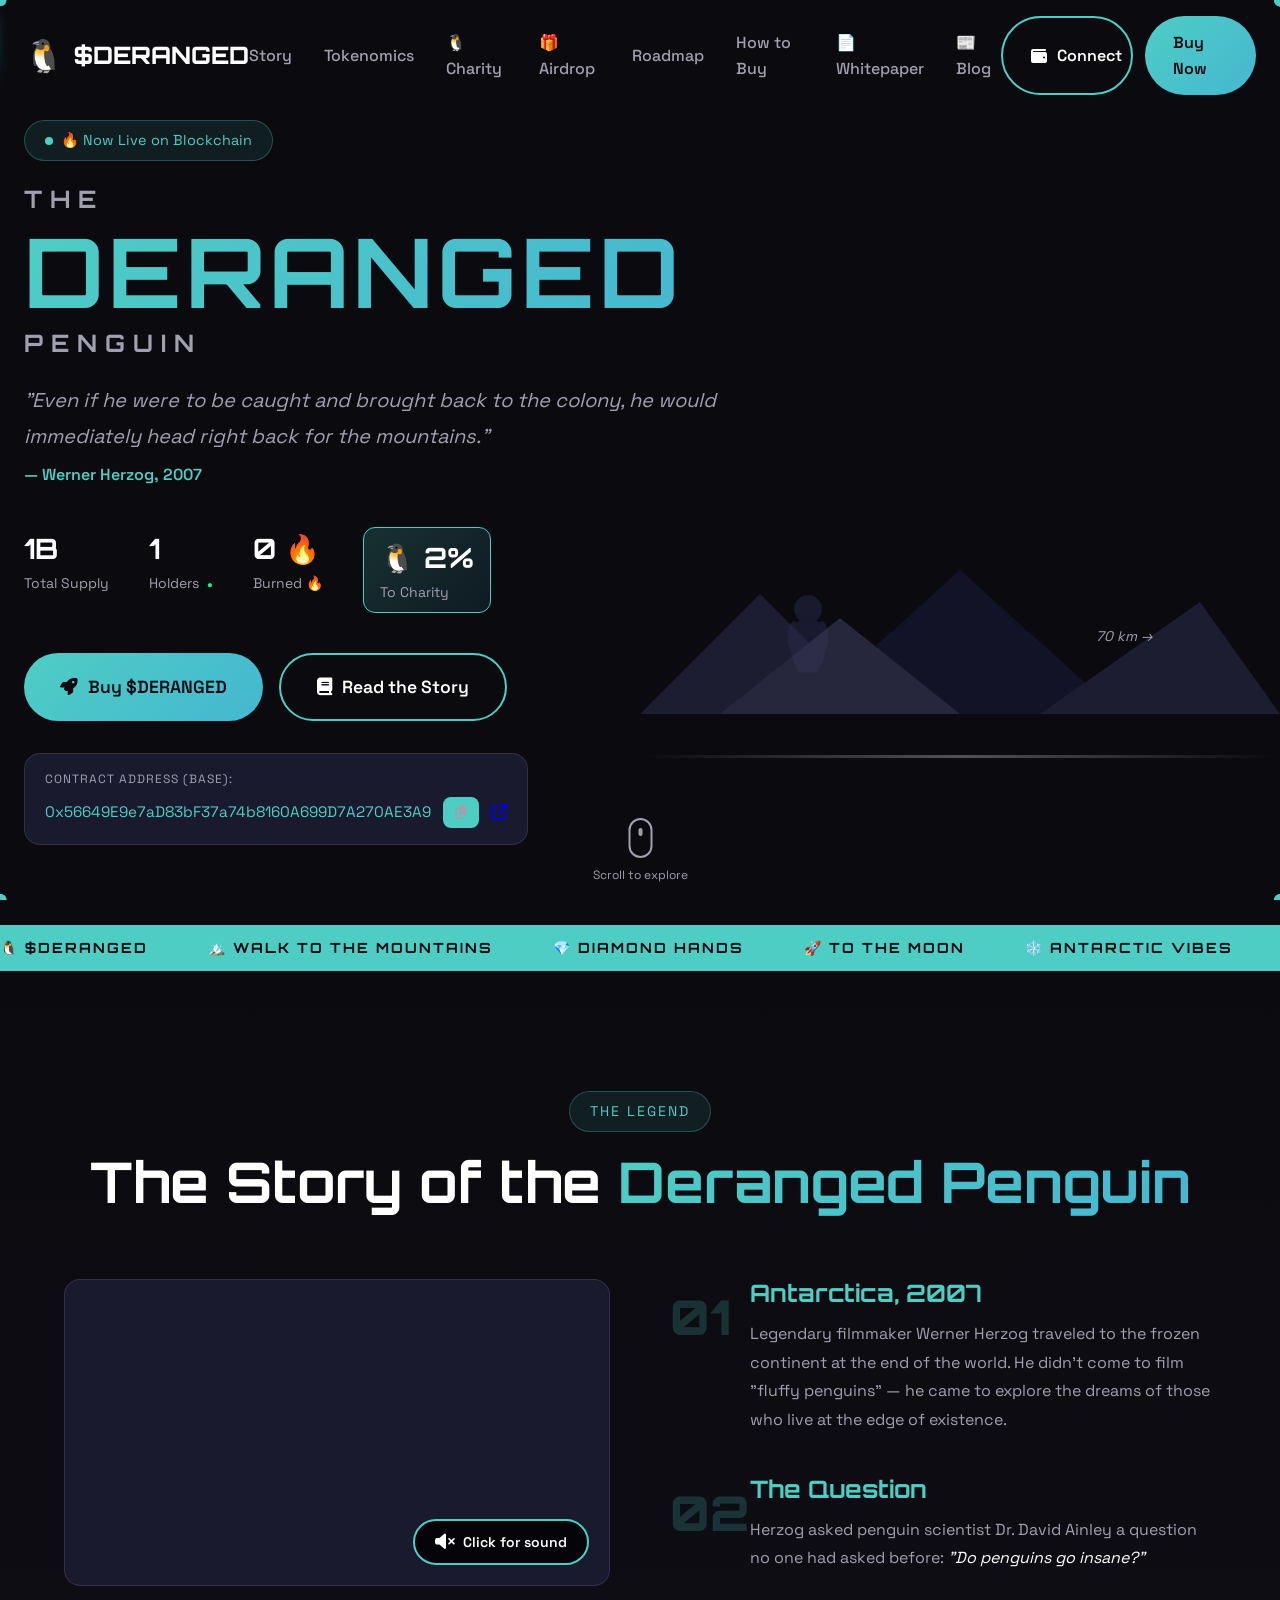
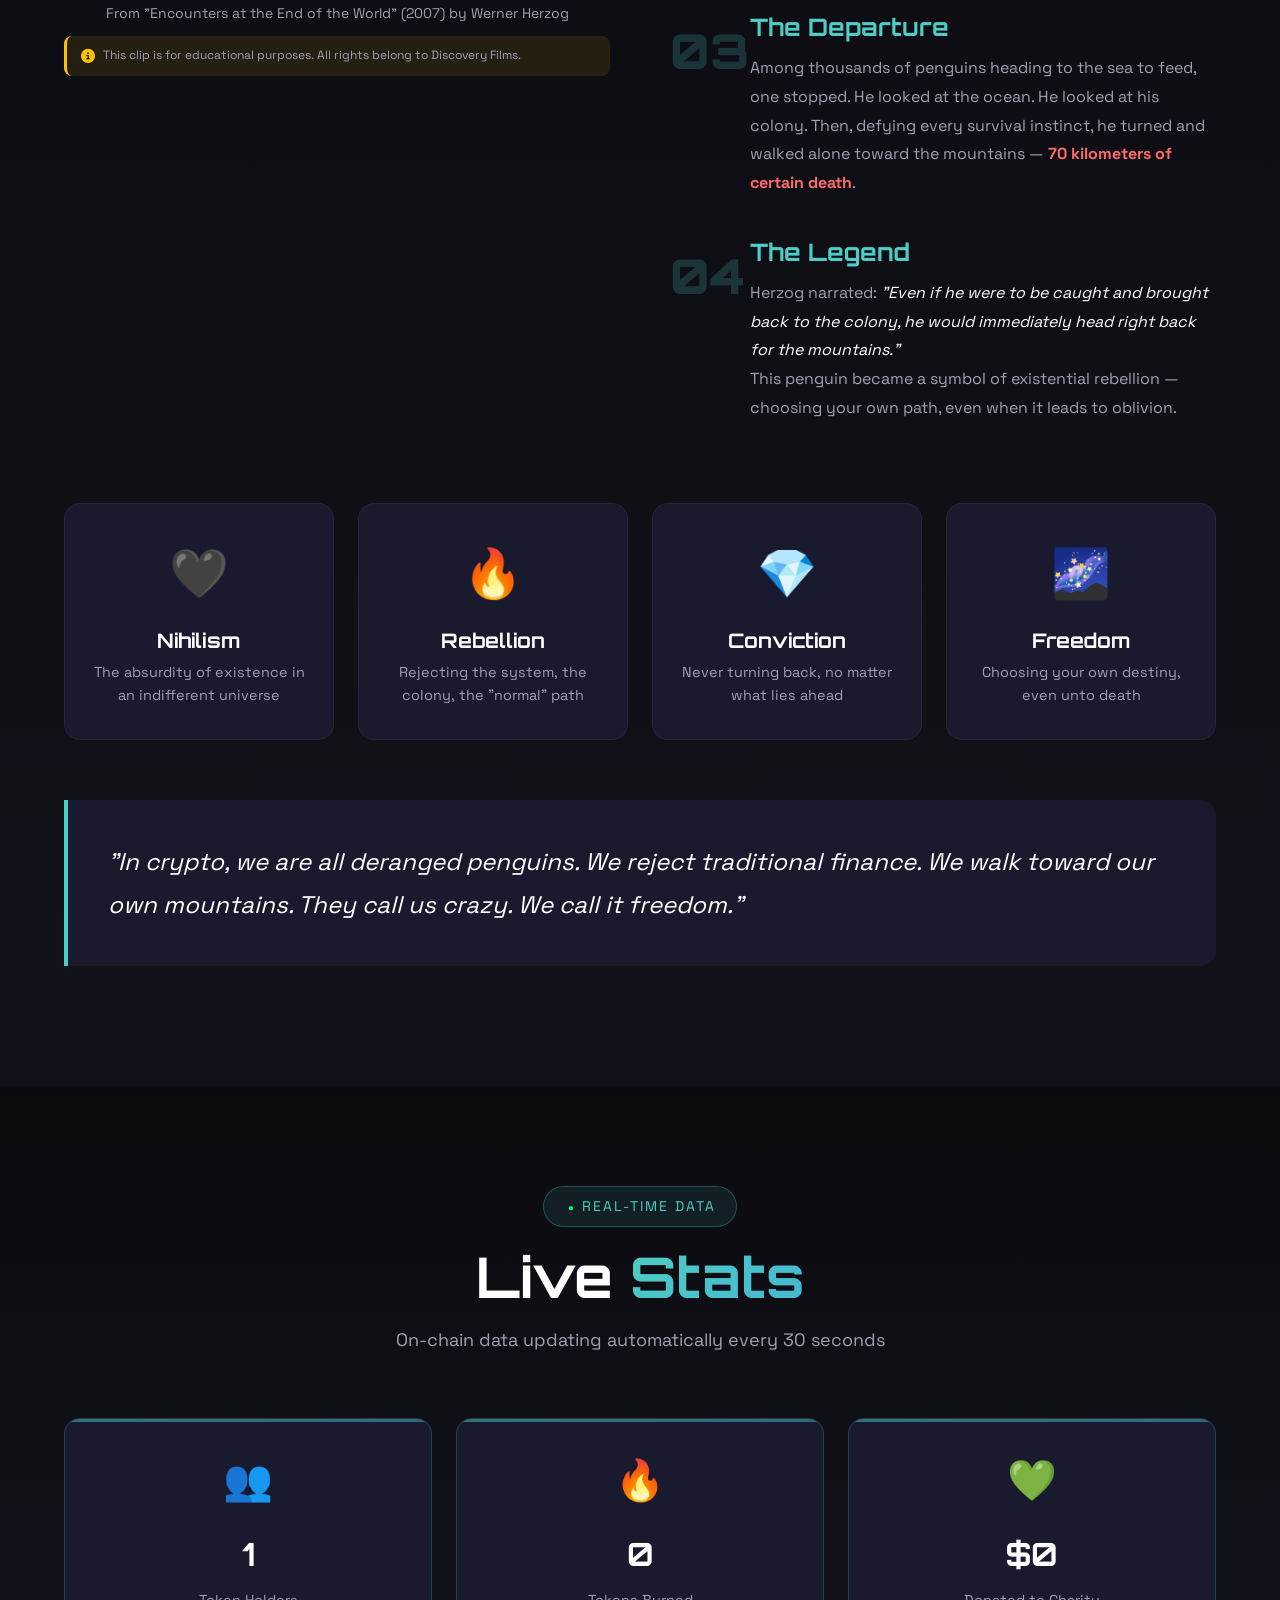
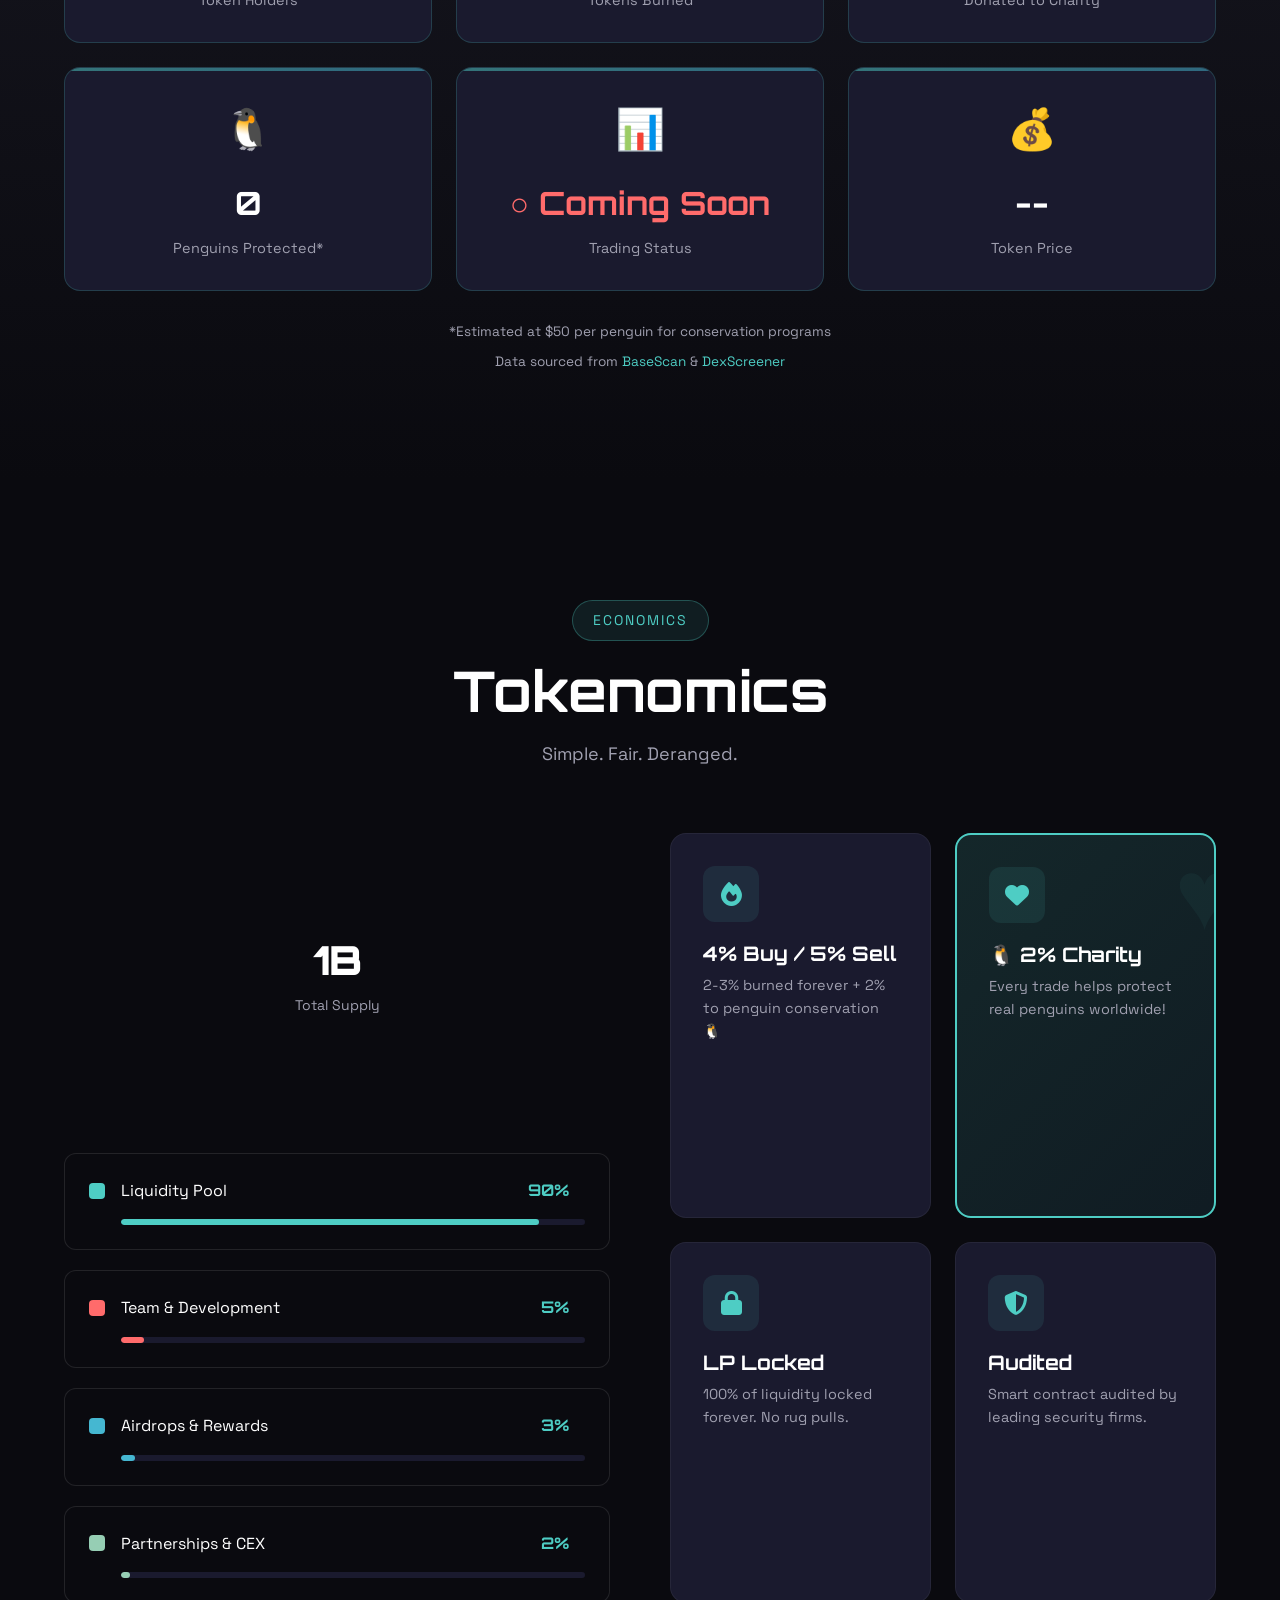
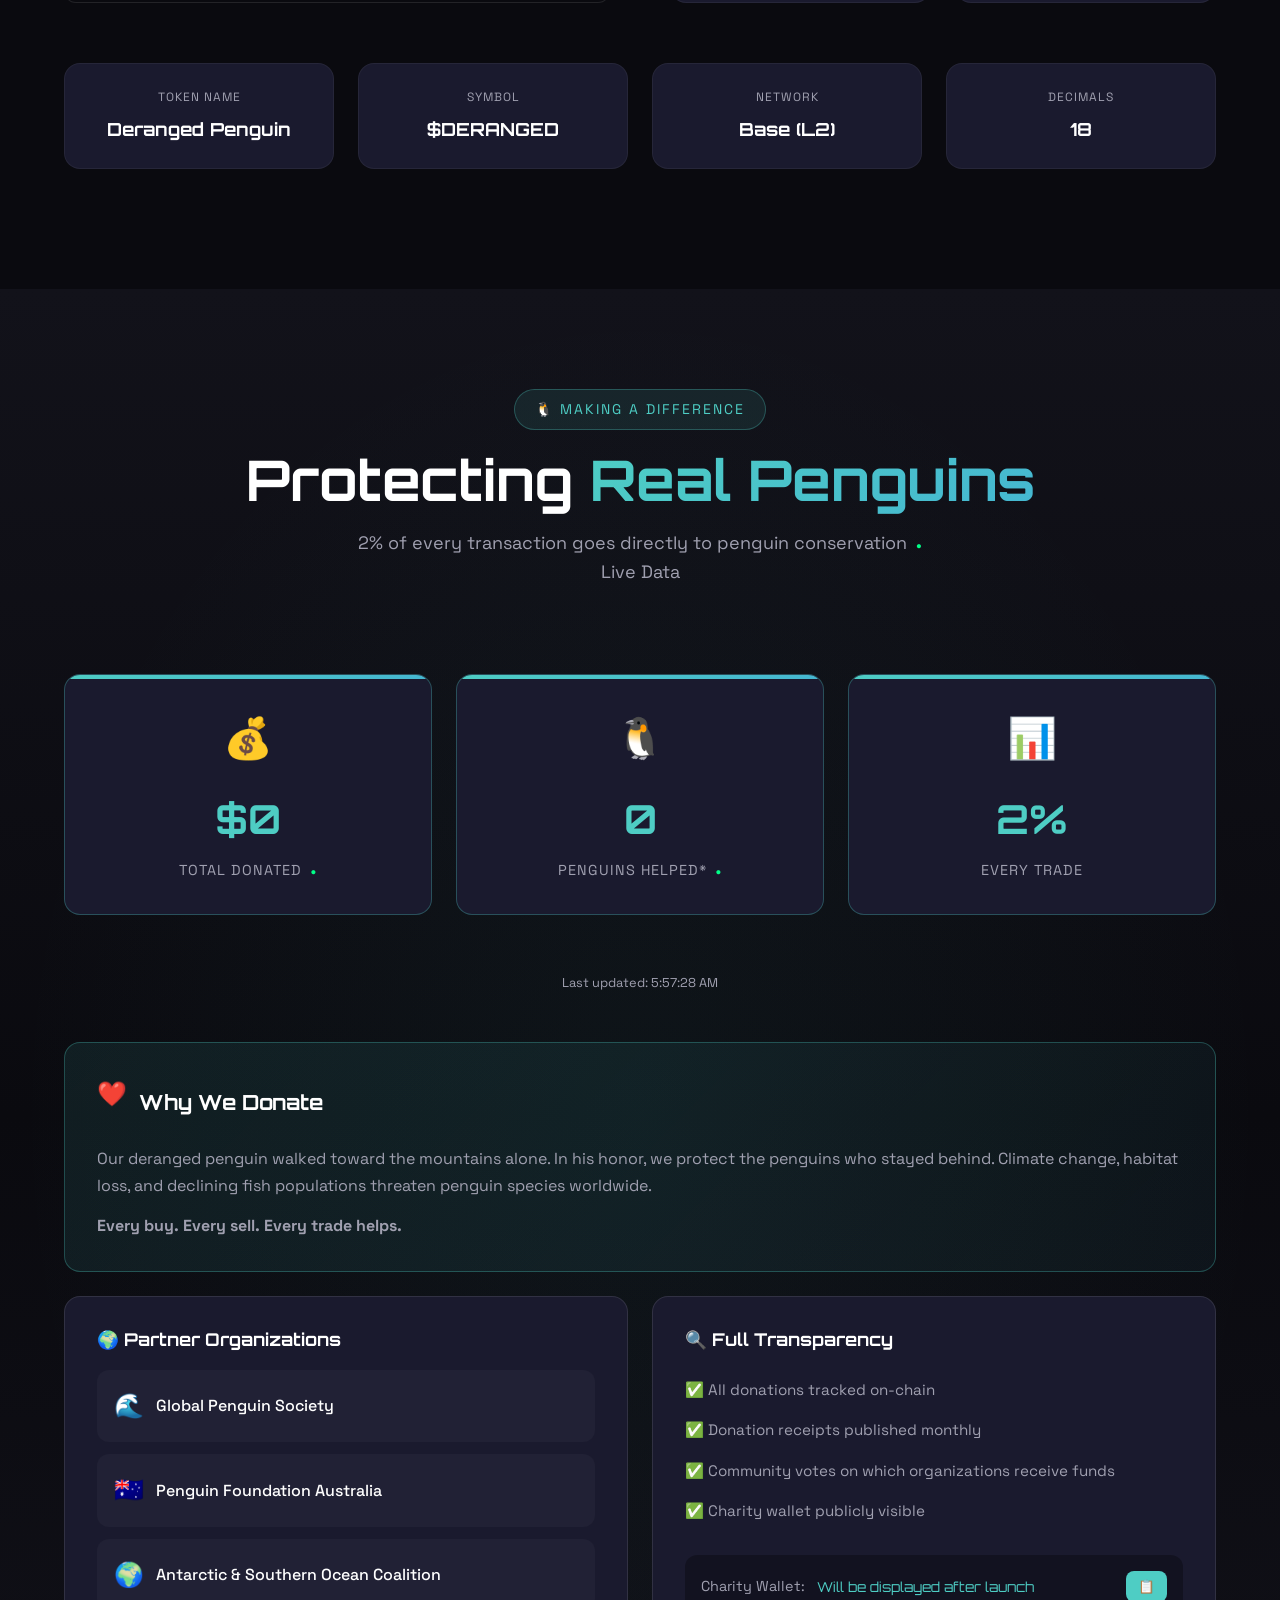
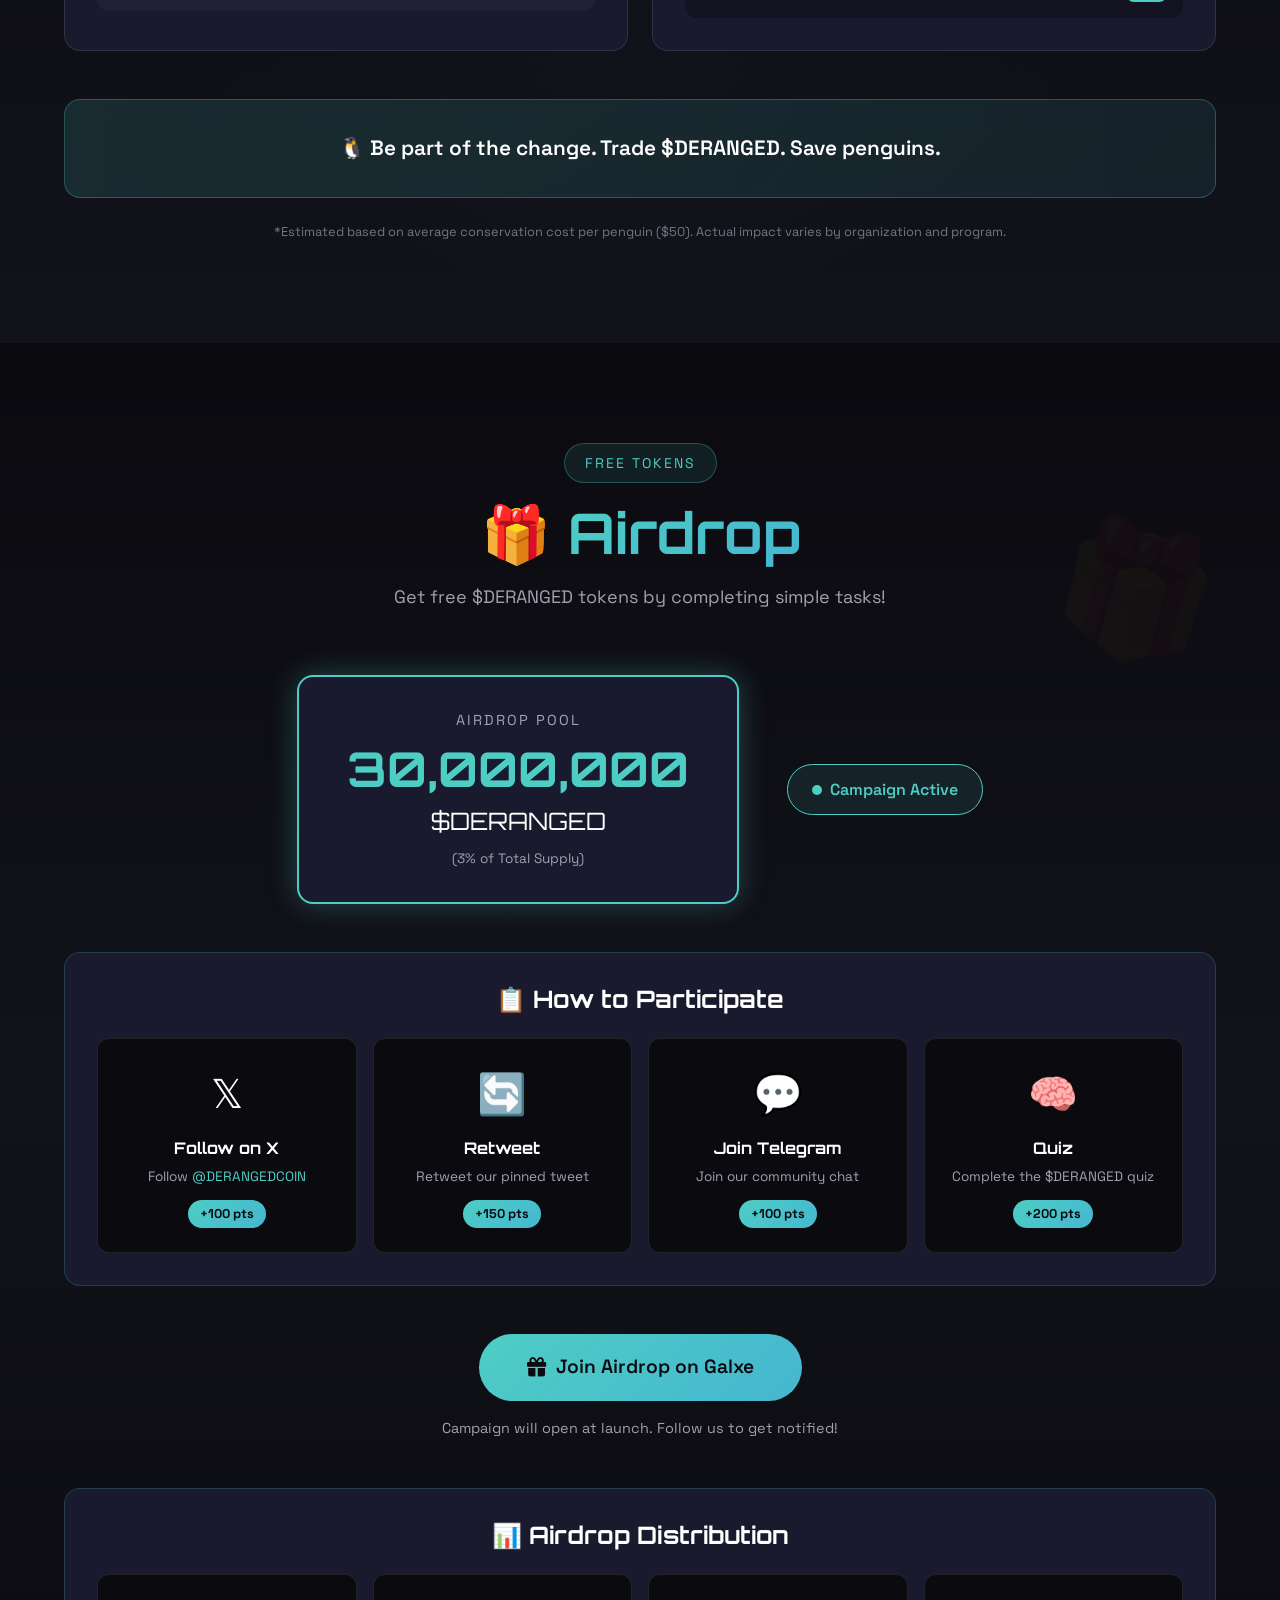
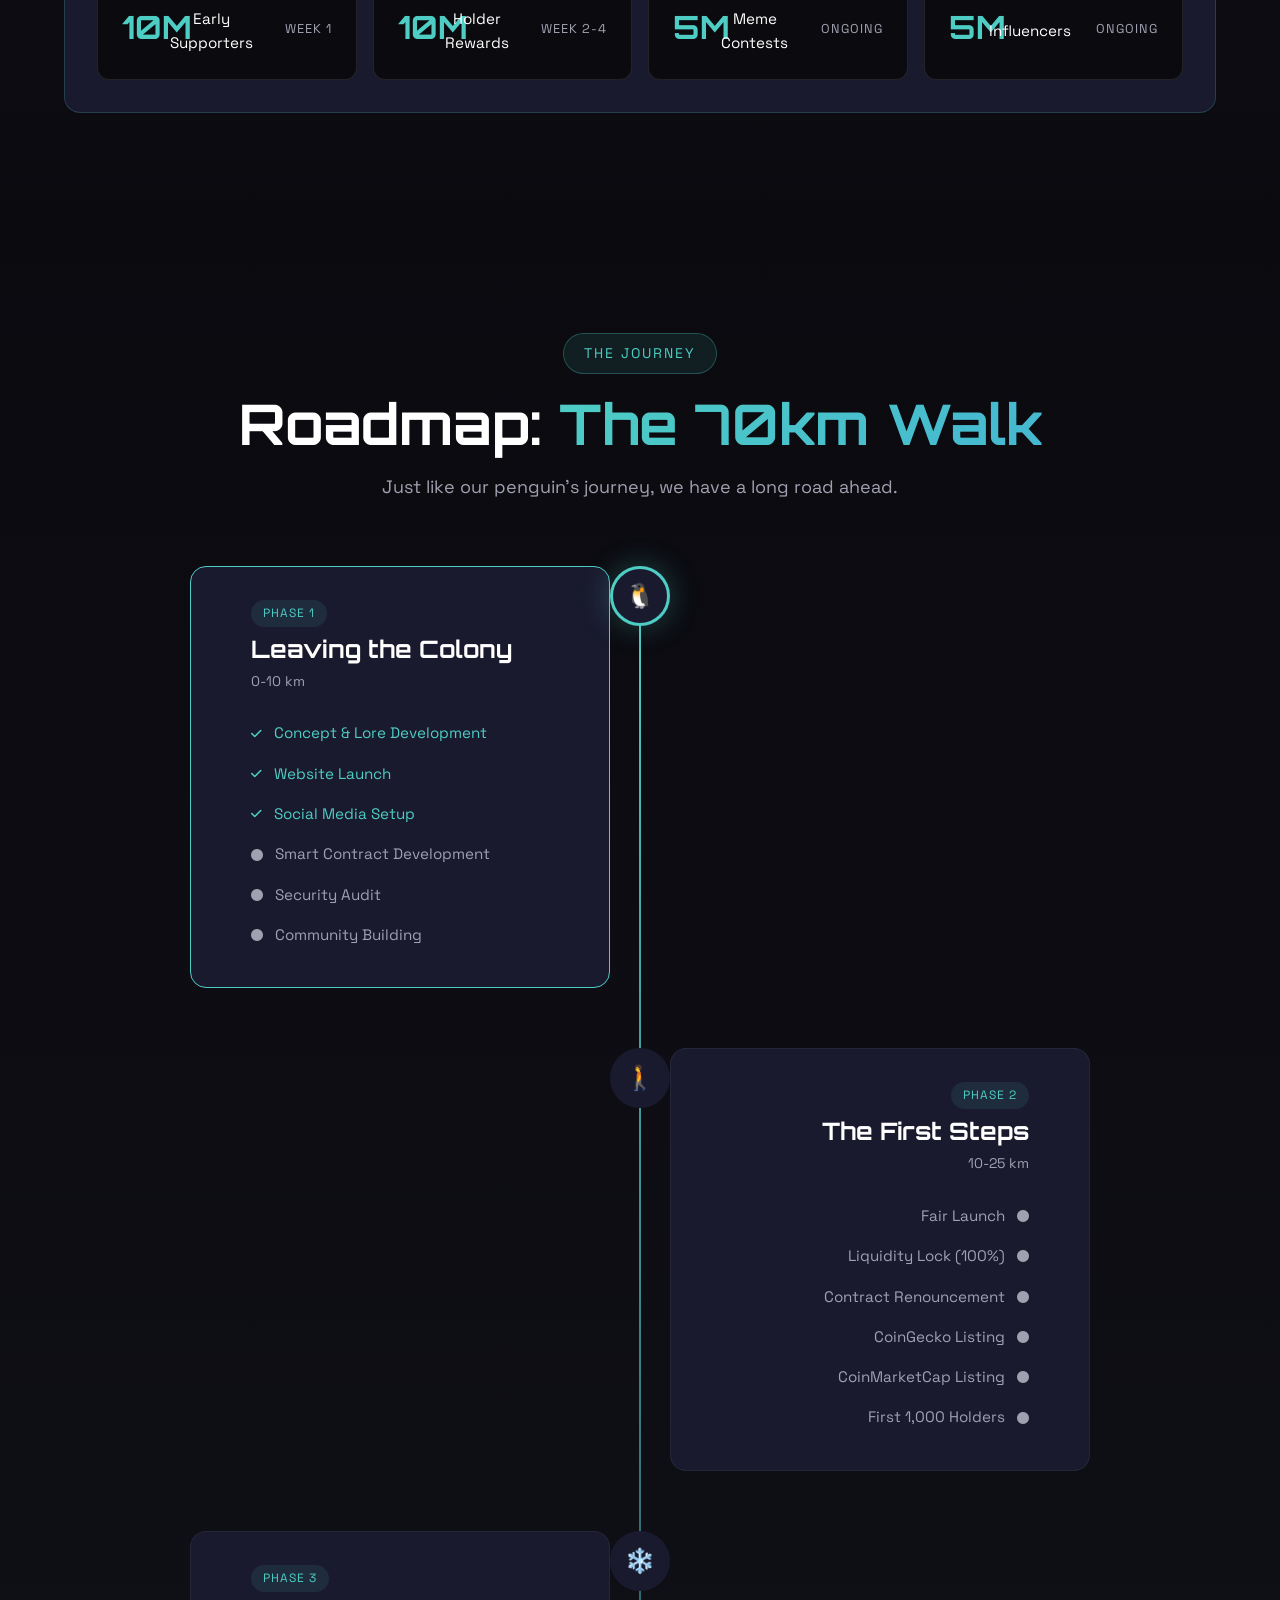
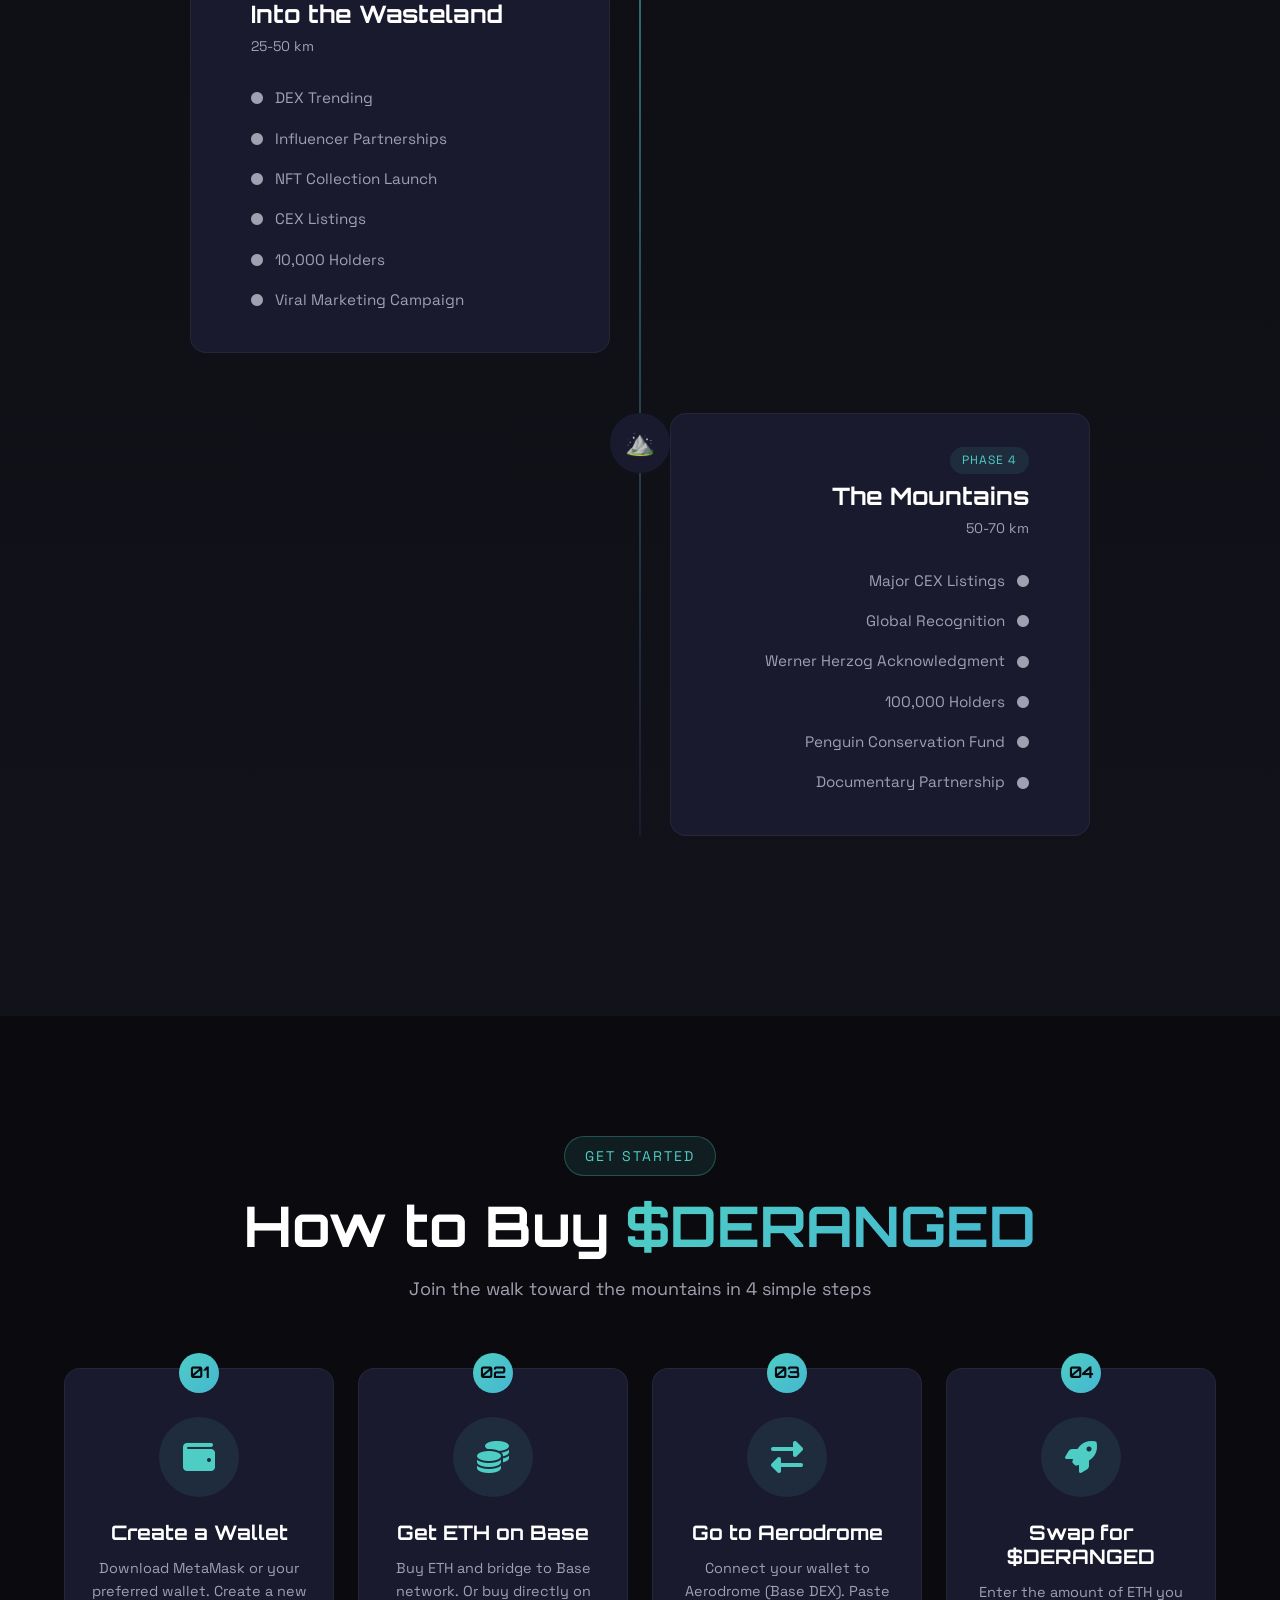
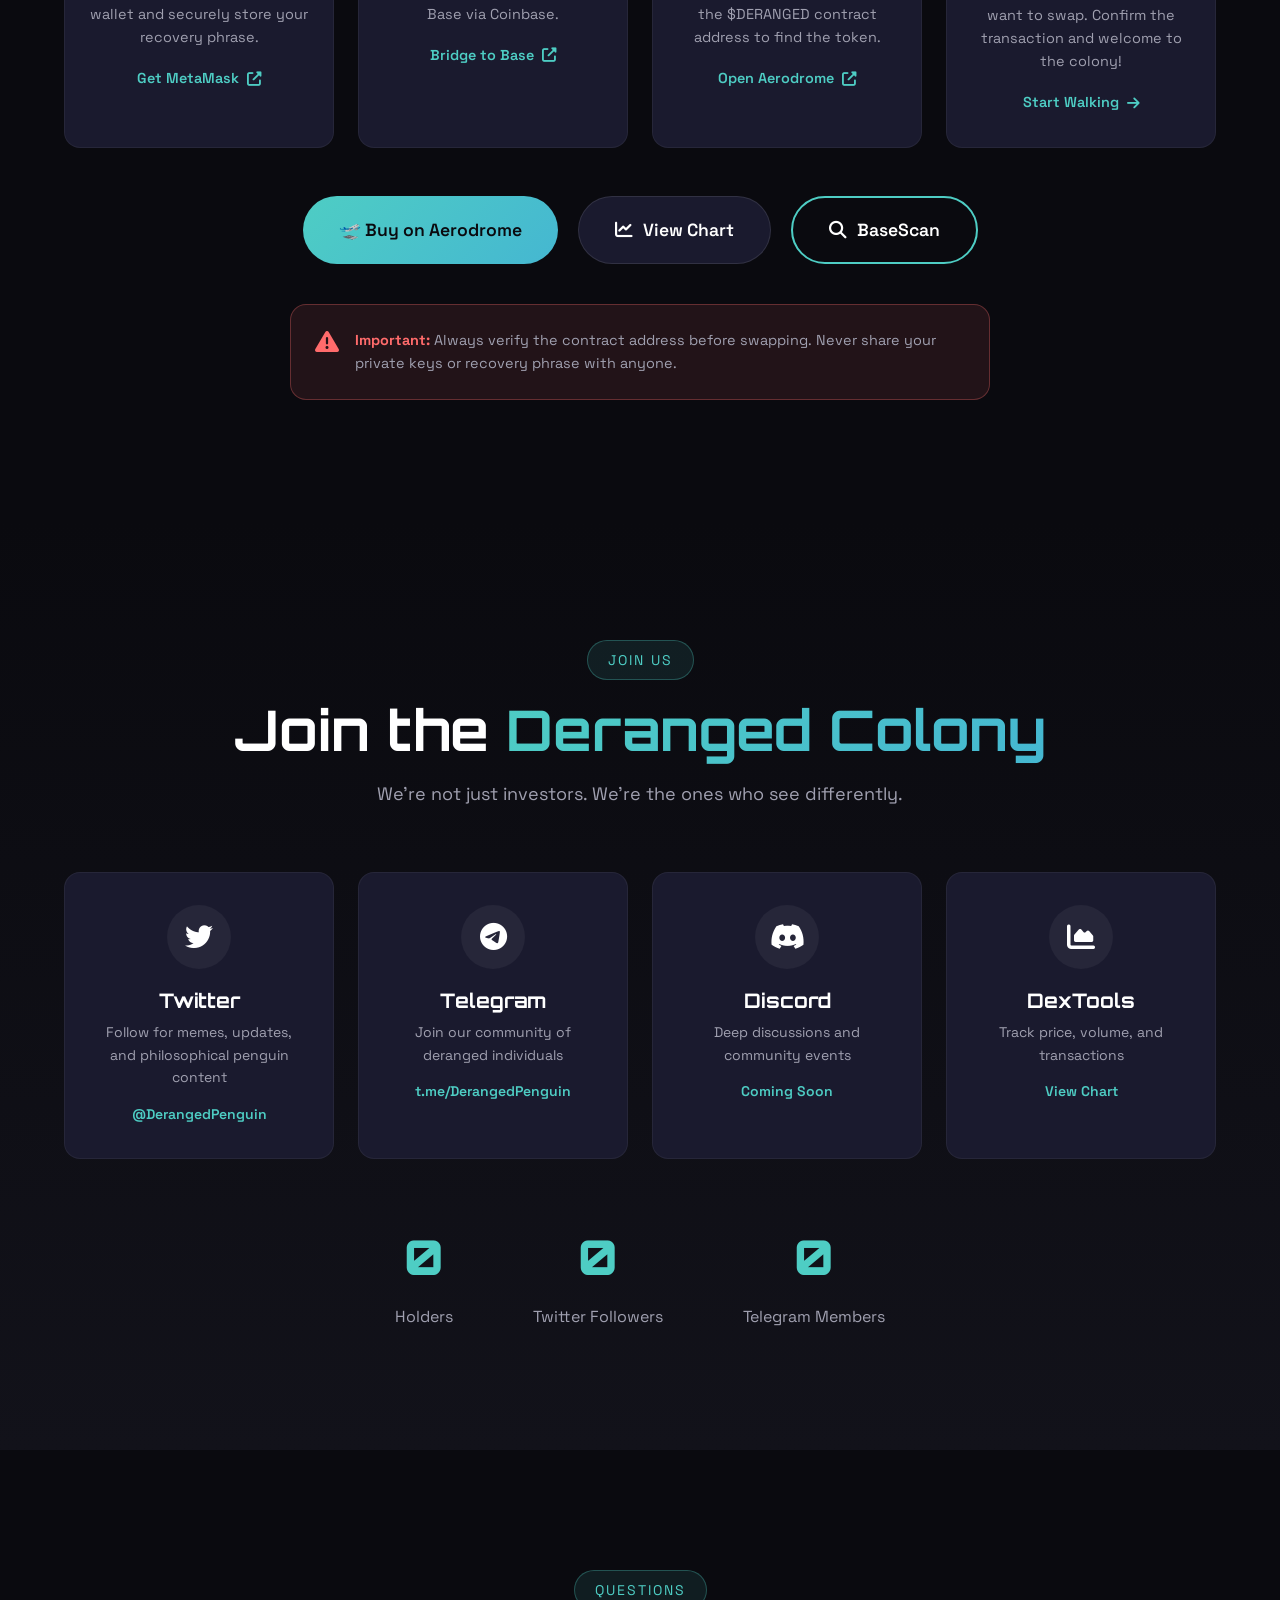
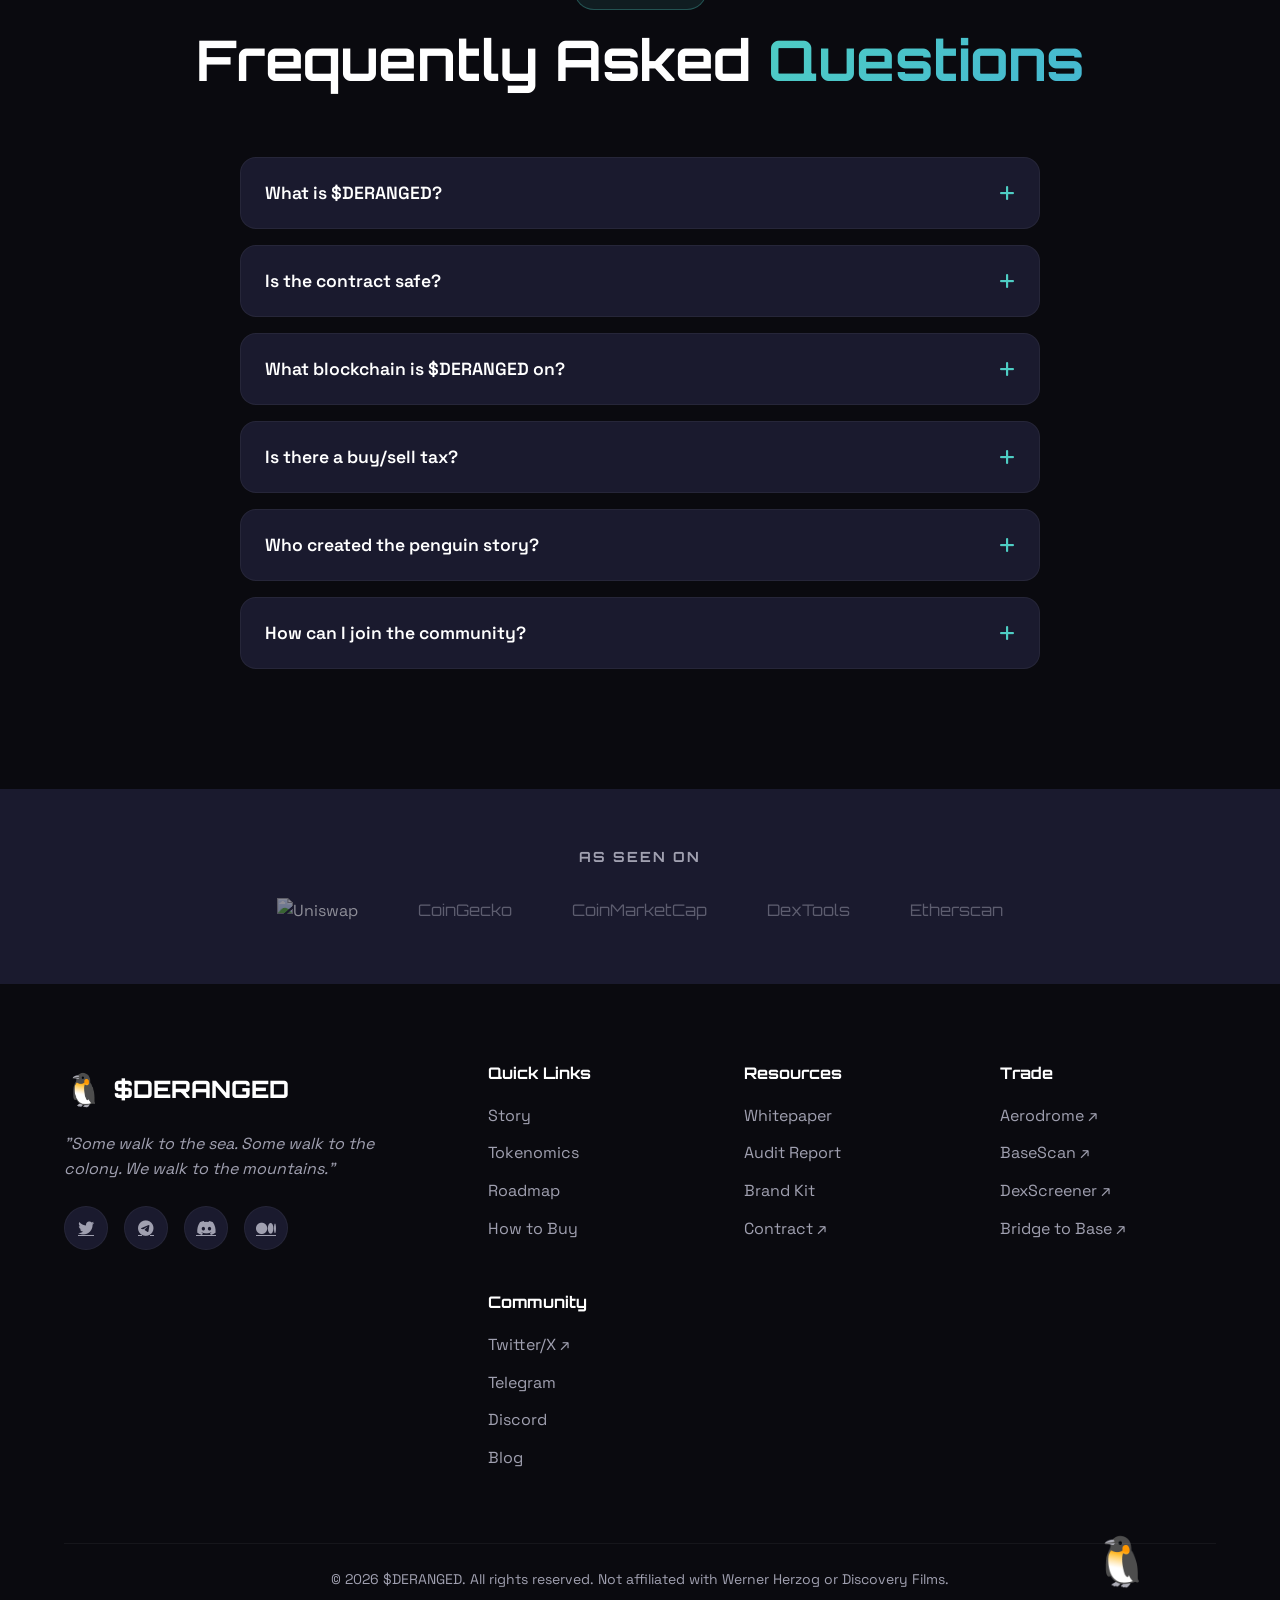
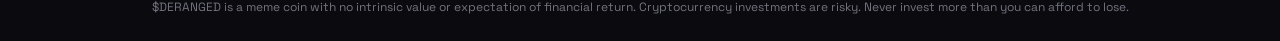
==== commit 65b9f393: "Add live stats dashboard with auto-updating data" ====
--- a/index.html
+++ b/index.html
@@ -75,12 +75,12 @@
                     <span class="stat-label">Total Supply</span>
                 </div>
                 <div class="stat">
-                    <span class="stat-value" id="holdersCount">0</span>
-                    <span class="stat-label">Holders</span>
+                    <span class="stat-value" id="holdersCount">1</span>
+                    <span class="stat-label">Holders <span class="live-indicator">●</span></span>
                 </div>
                 <div class="stat">
-                    <span class="stat-value">4/5%</span>
-                    <span class="stat-label">Buy/Sell Tax</span>
+                    <span class="stat-value" id="totalBurned">0</span>
+                    <span class="stat-label">Burned 🔥</span>
                 </div>
                 <div class="stat highlight-stat">
                     <span class="stat-value">🐧 2%</span>
@@ -260,6 +260,55 @@
         </div>
     </section>
 
+    <!-- Live Stats Dashboard -->
+    <section class="live-stats-section" id="live-stats">
+        <div class="container">
+            <div class="section-header">
+                <span class="section-tag"><span class="live-indicator">●</span> Real-Time Data</span>
+                <h2 class="section-title">Live <span class="highlight">Stats</span></h2>
+                <p class="section-subtitle">On-chain data updating automatically every 30 seconds</p>
+            </div>
+
+            <div class="live-stats-grid">
+                <div class="live-stat-card">
+                    <div class="live-stat-icon">👥</div>
+                    <div class="live-stat-value" id="liveHolders">1</div>
+                    <div class="live-stat-label">Token Holders</div>
+                </div>
+                <div class="live-stat-card">
+                    <div class="live-stat-icon">🔥</div>
+                    <div class="live-stat-value" id="liveBurned">0</div>
+                    <div class="live-stat-label">Tokens Burned</div>
+                </div>
+                <div class="live-stat-card">
+                    <div class="live-stat-icon">💚</div>
+                    <div class="live-stat-value" id="liveDonated">$0</div>
+                    <div class="live-stat-label">Donated to Charity</div>
+                </div>
+                <div class="live-stat-card">
+                    <div class="live-stat-icon">🐧</div>
+                    <div class="live-stat-value" id="livePenguins">0</div>
+                    <div class="live-stat-label">Penguins Protected*</div>
+                </div>
+                <div class="live-stat-card">
+                    <div class="live-stat-icon">📊</div>
+                    <div class="live-stat-value" id="tradingStatus"><span style="color:#ff6b6b">○ Coming Soon</span></div>
+                    <div class="live-stat-label">Trading Status</div>
+                </div>
+                <div class="live-stat-card">
+                    <div class="live-stat-icon">💰</div>
+                    <div class="live-stat-value" id="tokenPrice">--</div>
+                    <div class="live-stat-label">Token Price</div>
+                </div>
+            </div>
+            
+            <div class="live-stats-footer">
+                <p>*Estimated at $50 per penguin for conservation programs</p>
+                <p class="data-source">Data sourced from <a href="https://basescan.org/address/0x56649E9e7aD83bF37a74b8160A699D7A270AE3A9" target="_blank">BaseScan</a> & <a href="https://dexscreener.com/base/0x56649E9e7aD83bF37a74b8160A699D7A270AE3A9" target="_blank">DexScreener</a></p>
+            </div>
+        </div>
+    </section>
+
     <!-- Tokenomics Section -->
     <section class="tokenomics" id="tokenomics">
         <div class="container">
@@ -384,7 +433,7 @@
             <div class="section-header">
                 <span class="section-tag">🐧 Making a Difference</span>
                 <h2 class="section-title">Protecting <span class="highlight">Real Penguins</span></h2>
-                <p class="section-subtitle">2% of every transaction goes directly to penguin conservation</p>
+                <p class="section-subtitle">2% of every transaction goes directly to penguin conservation <span class="live-indicator">●</span> Live Data</p>
             </div>
 
             <div class="charity-content">
@@ -392,12 +441,12 @@
                     <div class="charity-stat-card">
                         <div class="stat-icon">💰</div>
                         <div class="stat-number" id="totalDonated">$0</div>
-                        <div class="stat-label">Total Donated</div>
+                        <div class="stat-label">Total Donated <span class="live-indicator">●</span></div>
                     </div>
                     <div class="charity-stat-card">
                         <div class="stat-icon">🐧</div>
                         <div class="stat-number" id="penguinsHelped">0</div>
-                        <div class="stat-label">Penguins Helped*</div>
+                        <div class="stat-label">Penguins Helped* <span class="live-indicator">●</span></div>
                     </div>
                     <div class="charity-stat-card">
                         <div class="stat-icon">📊</div>
@@ -405,6 +454,8 @@
                         <div class="stat-label">Every Trade</div>
                     </div>
                 </div>
+                
+                <p class="charity-note" id="lastUpdate" style="text-align: center; color: var(--text-muted); font-size: 0.8rem; margin-top: 10px;">Data updates automatically every 30 seconds</p>
 
                 <div class="charity-info">
                     <div class="charity-card main-card">
--- a/styles.css
+++ b/styles.css
@@ -368,6 +368,29 @@
     color: var(--text-muted);
 }
 
+/* Live indicator animation */
+.live-indicator {
+    color: #00ff88;
+    font-size: 0.6rem;
+    animation: pulse-live 2s ease-in-out infinite;
+    margin-left: 4px;
+}
+
+@keyframes pulse-live {
+    0%, 100% { opacity: 1; }
+    50% { opacity: 0.3; }
+}
+
+.live-dot {
+    display: inline-block;
+    width: 8px;
+    height: 8px;
+    background: #00ff88;
+    border-radius: 50%;
+    margin-left: 6px;
+    animation: pulse-live 2s ease-in-out infinite;
+}
+
 .hero-buttons {
     display: flex;
     gap: 16px;
@@ -899,6 +922,101 @@
     line-height: 1.8;
 }
 
+/* Live Stats Section */
+.live-stats-section {
+    padding: 100px 0;
+    background: linear-gradient(180deg, var(--dark) 0%, var(--dark-light) 50%, var(--dark) 100%);
+    position: relative;
+}
+
+.live-stats-grid {
+    display: grid;
+    grid-template-columns: repeat(3, 1fr);
+    gap: 24px;
+    margin-bottom: 30px;
+}
+
+.live-stat-card {
+    background: var(--dark-lighter);
+    border: 1px solid rgba(78, 205, 196, 0.2);
+    border-radius: var(--border-radius);
+    padding: 30px 24px;
+    text-align: center;
+    transition: var(--transition);
+    position: relative;
+    overflow: hidden;
+}
+
+.live-stat-card::before {
+    content: '';
+    position: absolute;
+    top: 0;
+    left: 0;
+    right: 0;
+    height: 3px;
+    background: var(--gradient-1);
+    opacity: 0.5;
+}
+
+.live-stat-card:hover {
+    transform: translateY(-5px);
+    border-color: var(--primary);
+    box-shadow: var(--shadow-glow);
+}
+
+.live-stat-icon {
+    font-size: 2.5rem;
+    margin-bottom: 16px;
+}
+
+.live-stat-value {
+    font-family: 'Orbitron', sans-serif;
+    font-size: 2rem;
+    font-weight: 700;
+    color: var(--text);
+    margin-bottom: 8px;
+}
+
+.live-stat-label {
+    font-size: 0.9rem;
+    color: var(--text-muted);
+}
+
+.live-stats-footer {
+    text-align: center;
+    color: var(--text-muted);
+    font-size: 0.85rem;
+}
+
+.live-stats-footer p {
+    margin-bottom: 8px;
+}
+
+.live-stats-footer a {
+    color: var(--primary);
+    text-decoration: none;
+}
+
+.live-stats-footer a:hover {
+    text-decoration: underline;
+}
+
+@media (max-width: 900px) {
+    .live-stats-grid {
+        grid-template-columns: repeat(2, 1fr);
+    }
+}
+
+@media (max-width: 600px) {
+    .live-stats-grid {
+        grid-template-columns: 1fr;
+    }
+    
+    .live-stat-value {
+        font-size: 1.5rem;
+    }
+}
+
 /* Tokenomics Section */
 .tokenomics {
     background: var(--dark);
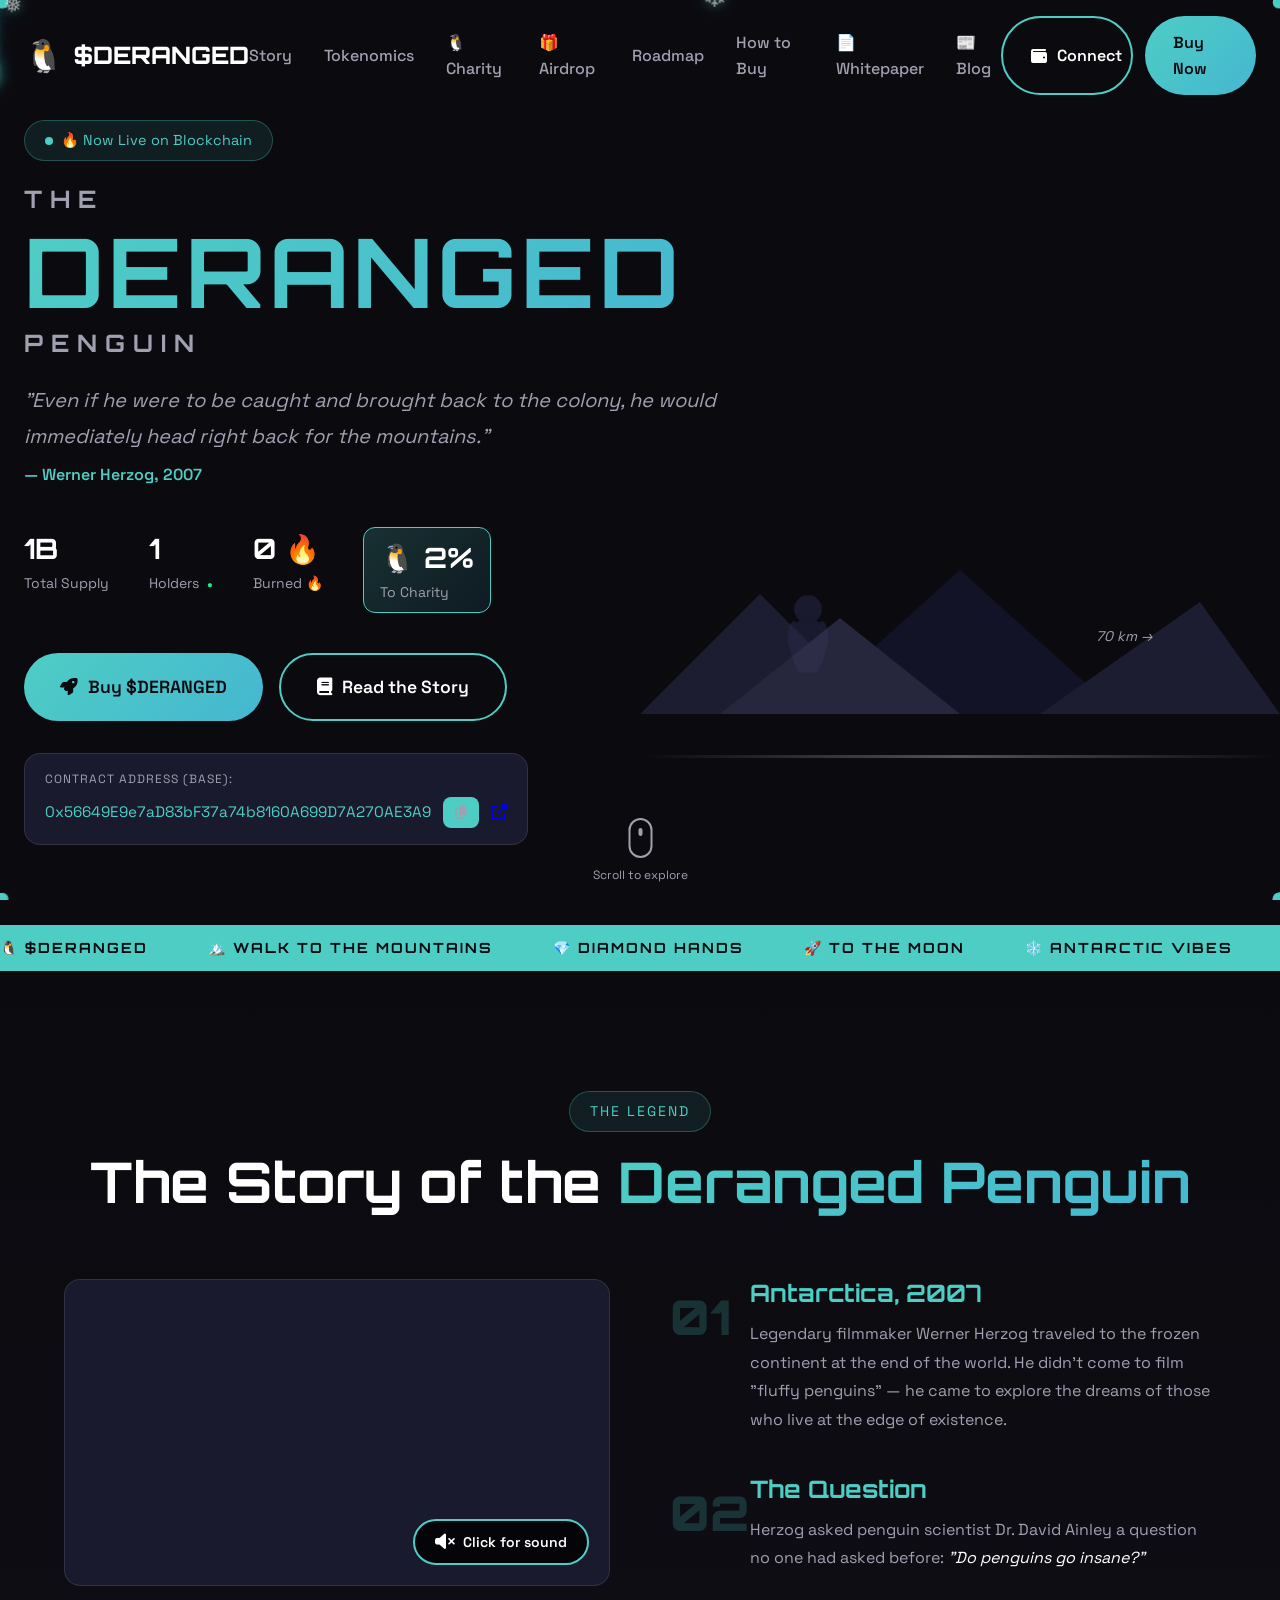
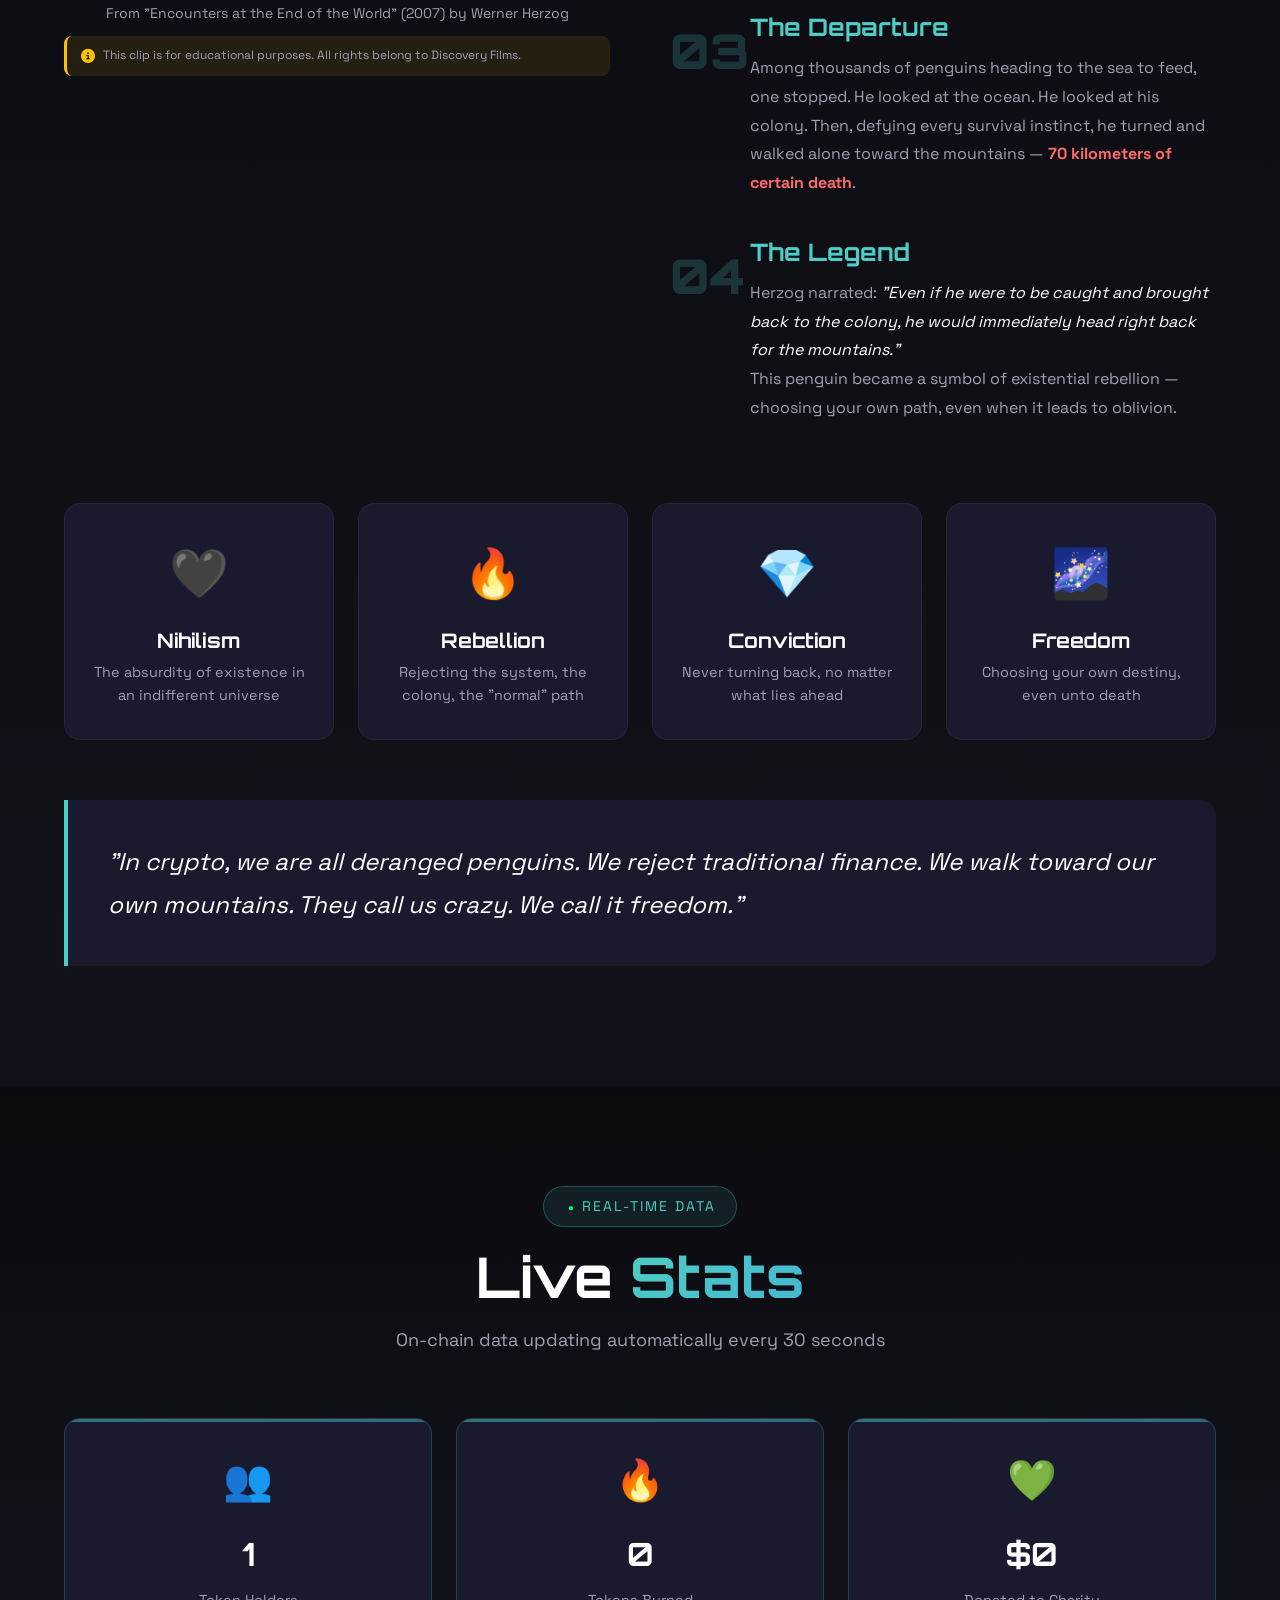
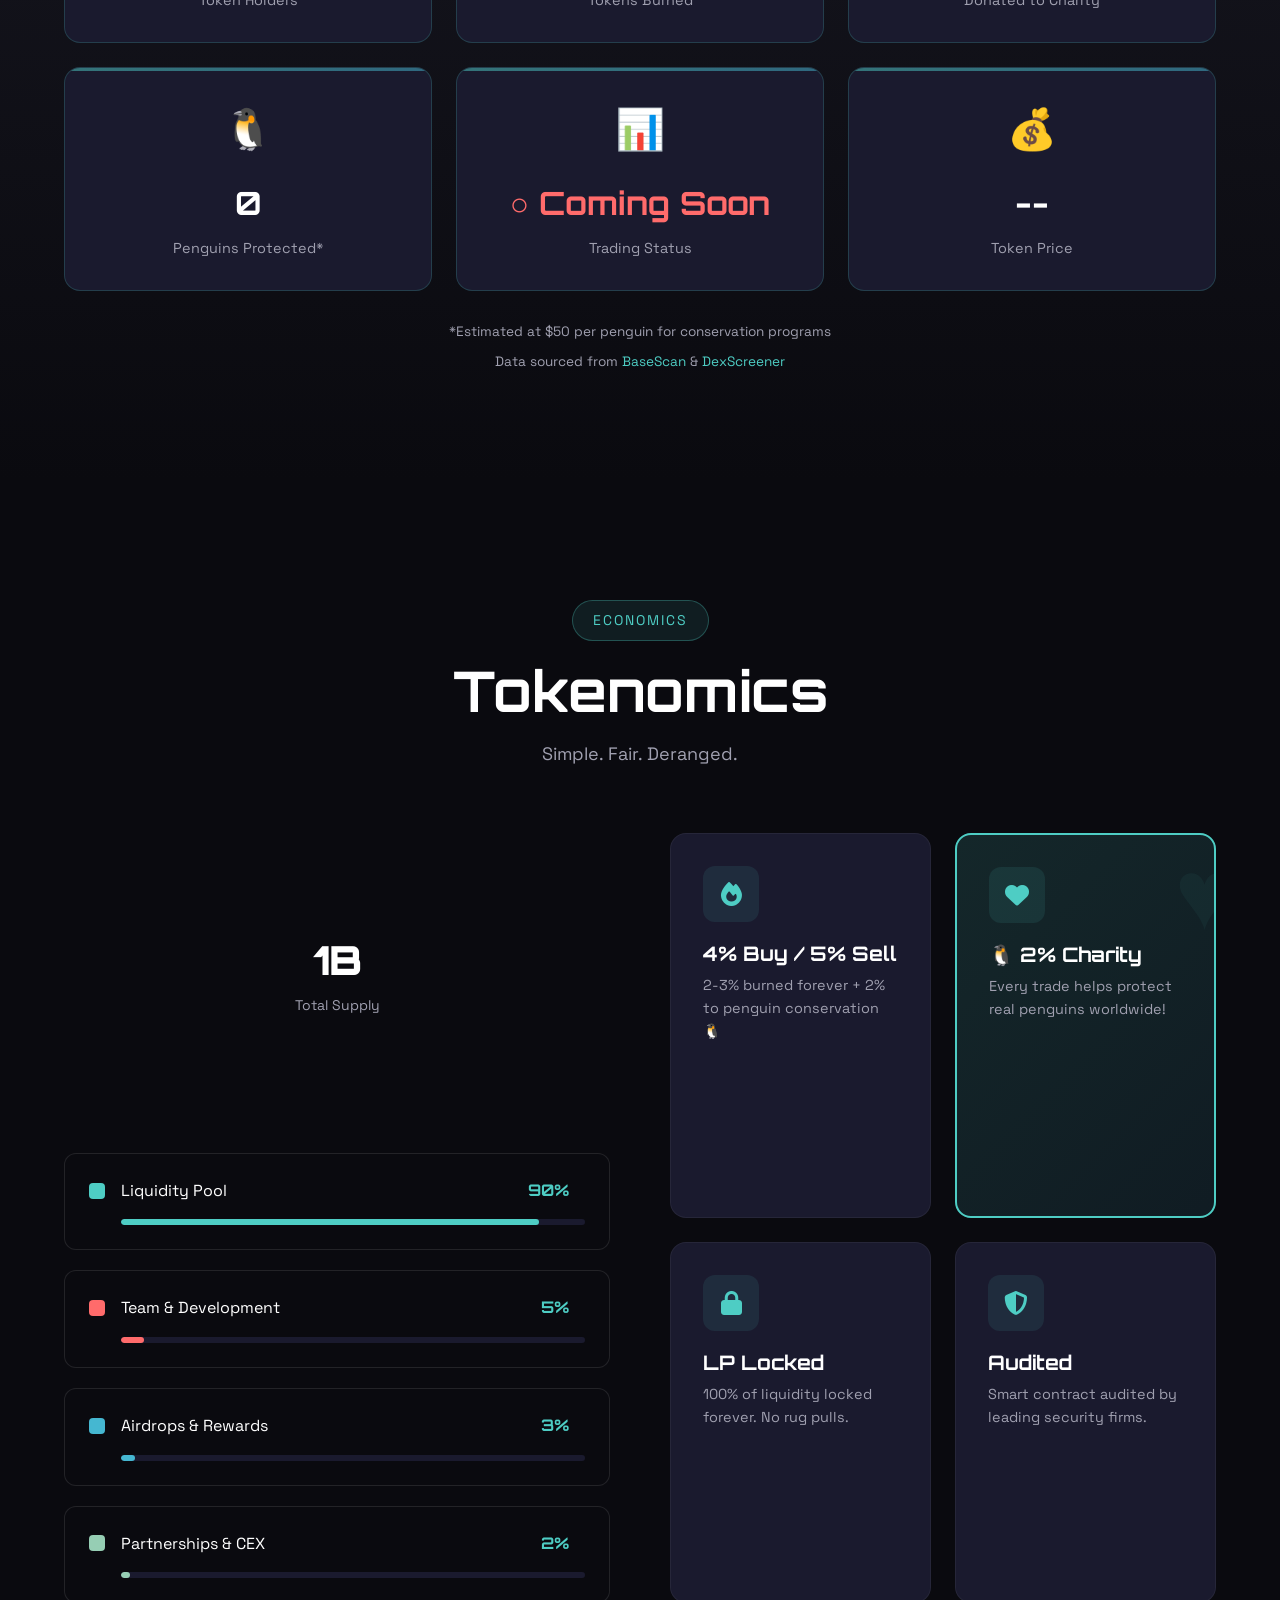
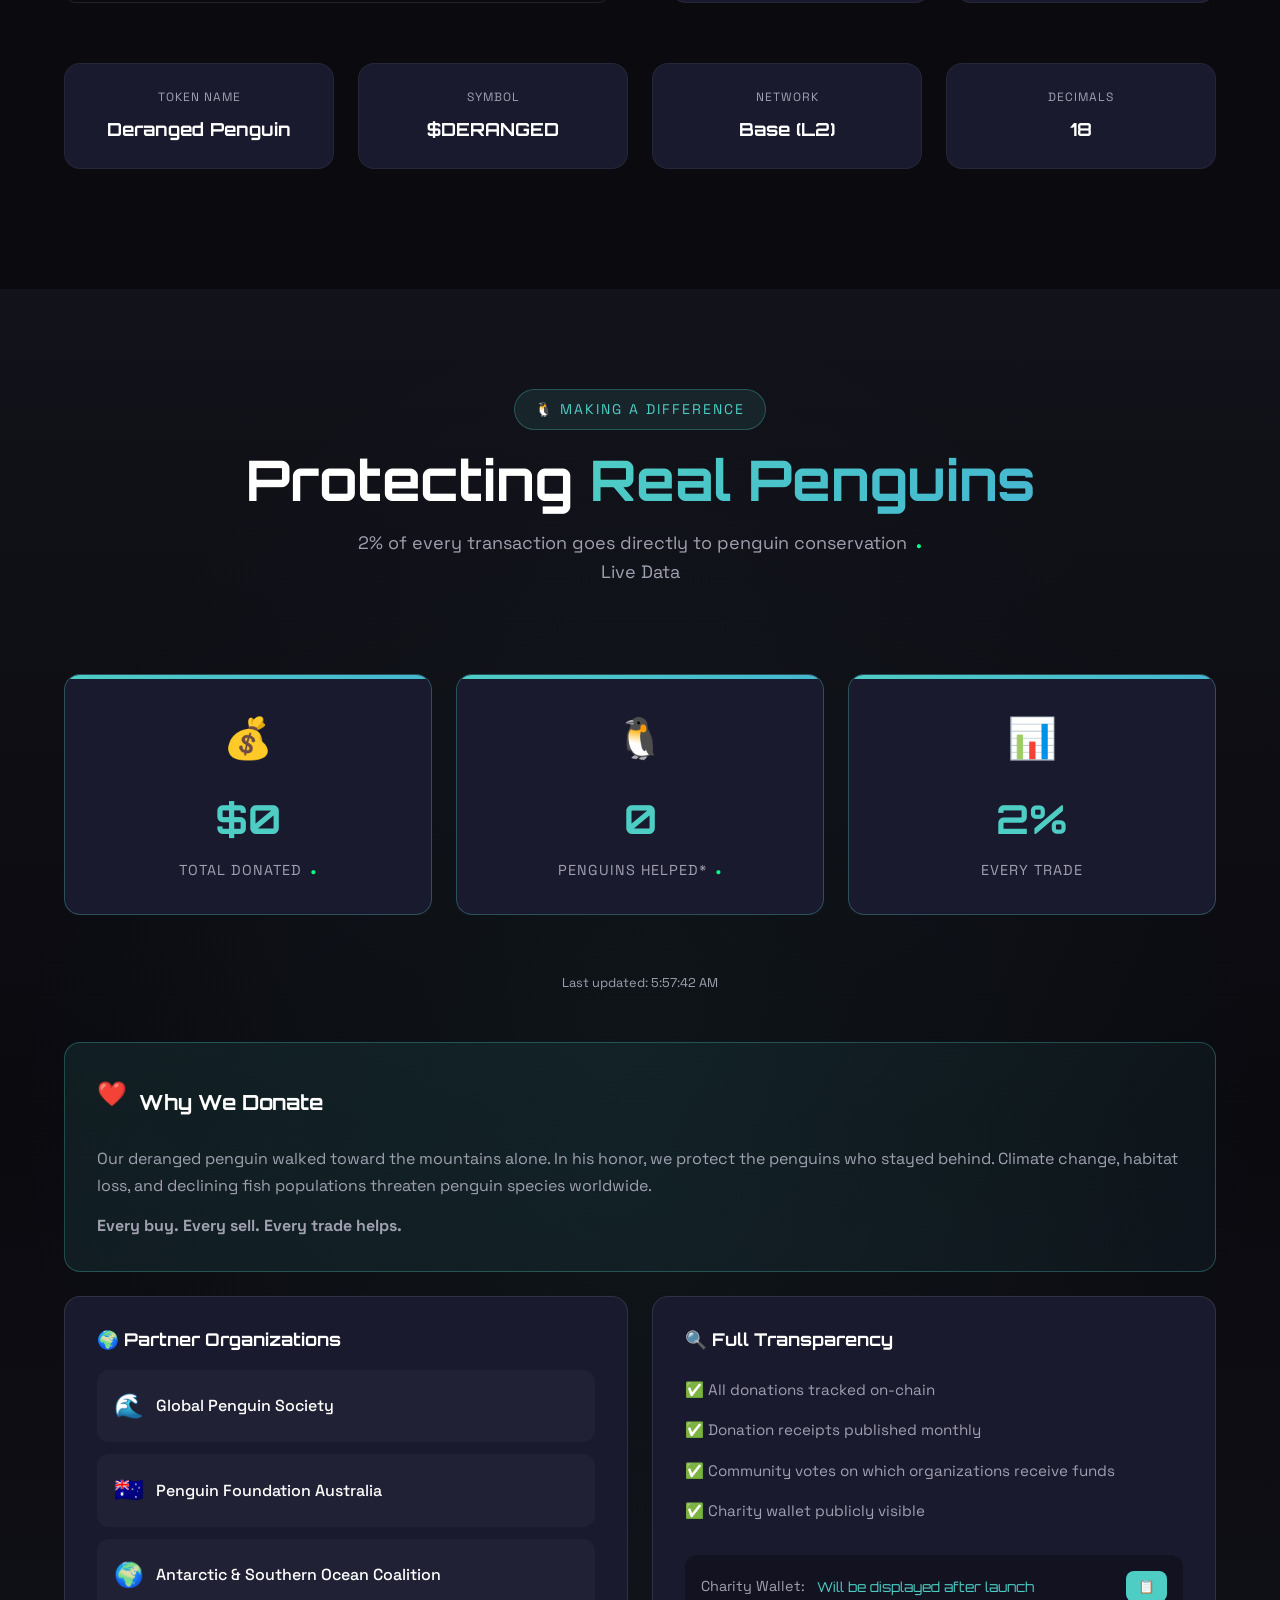
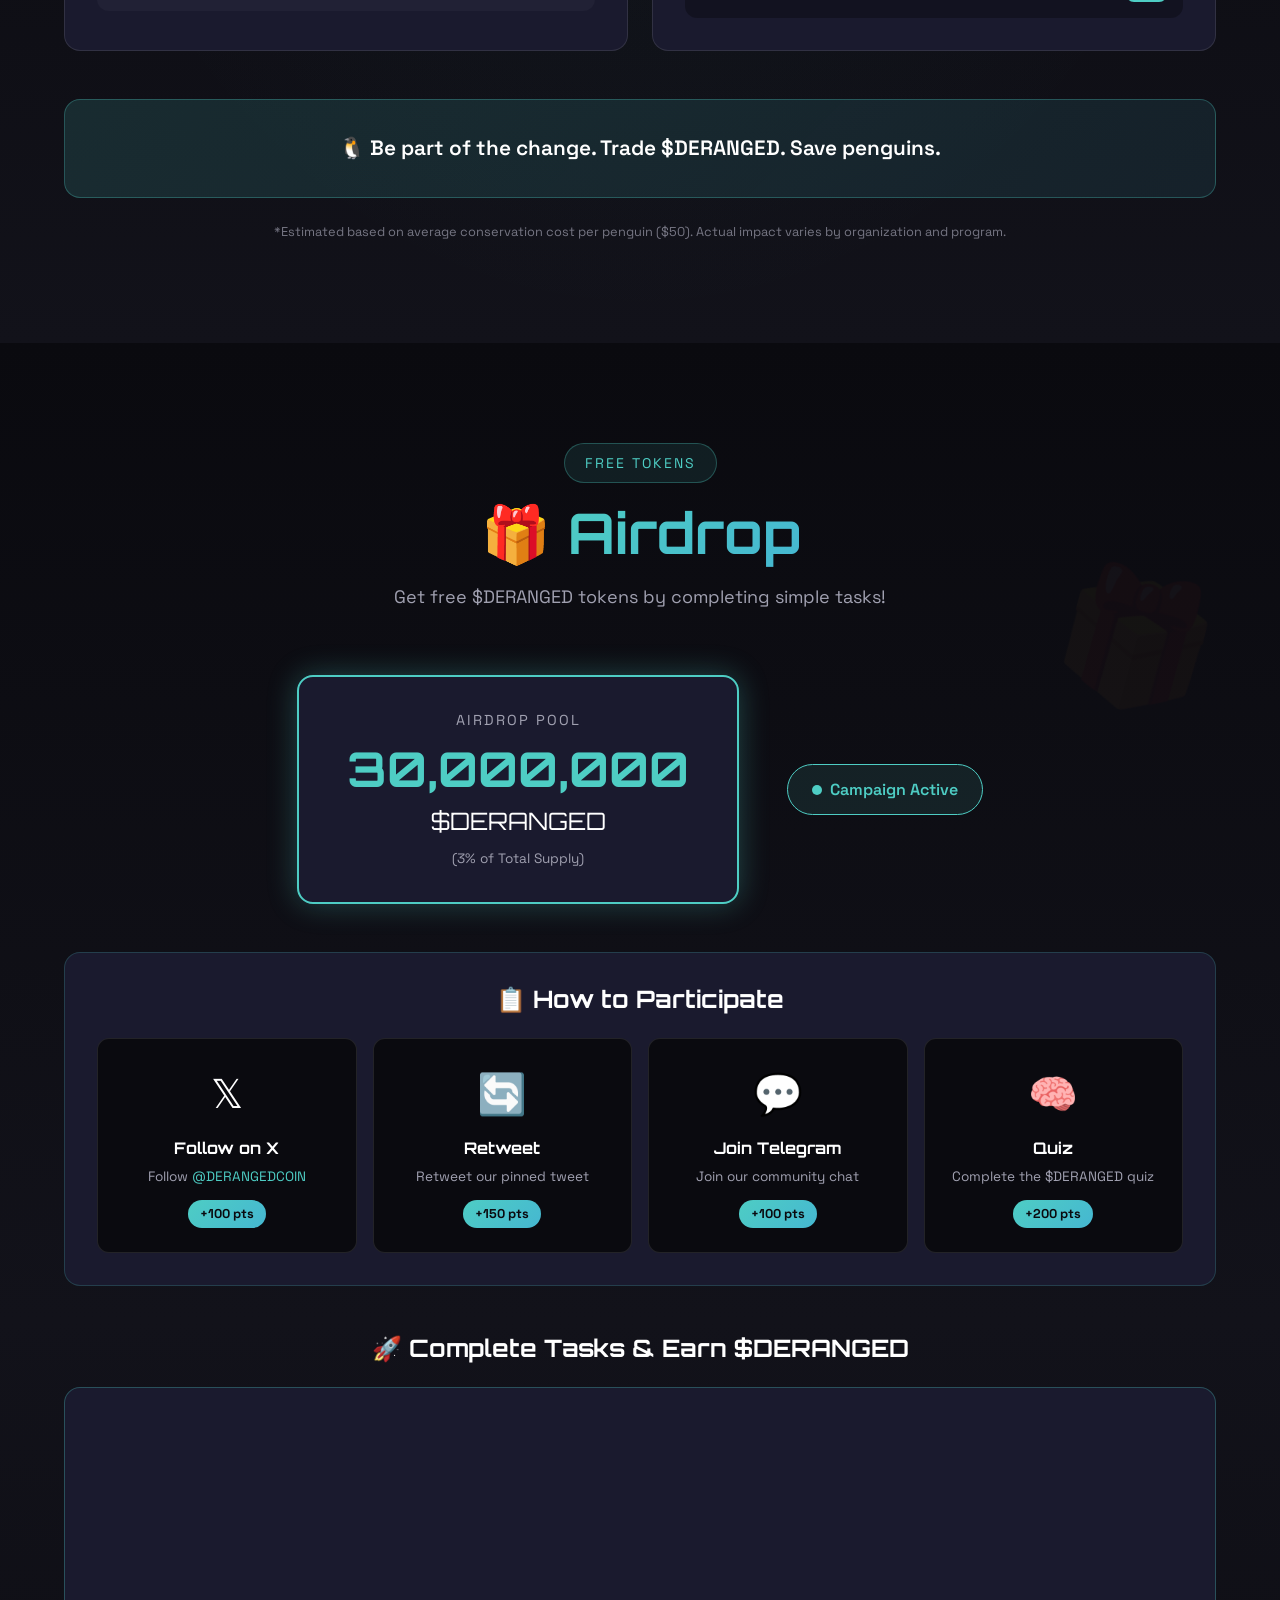
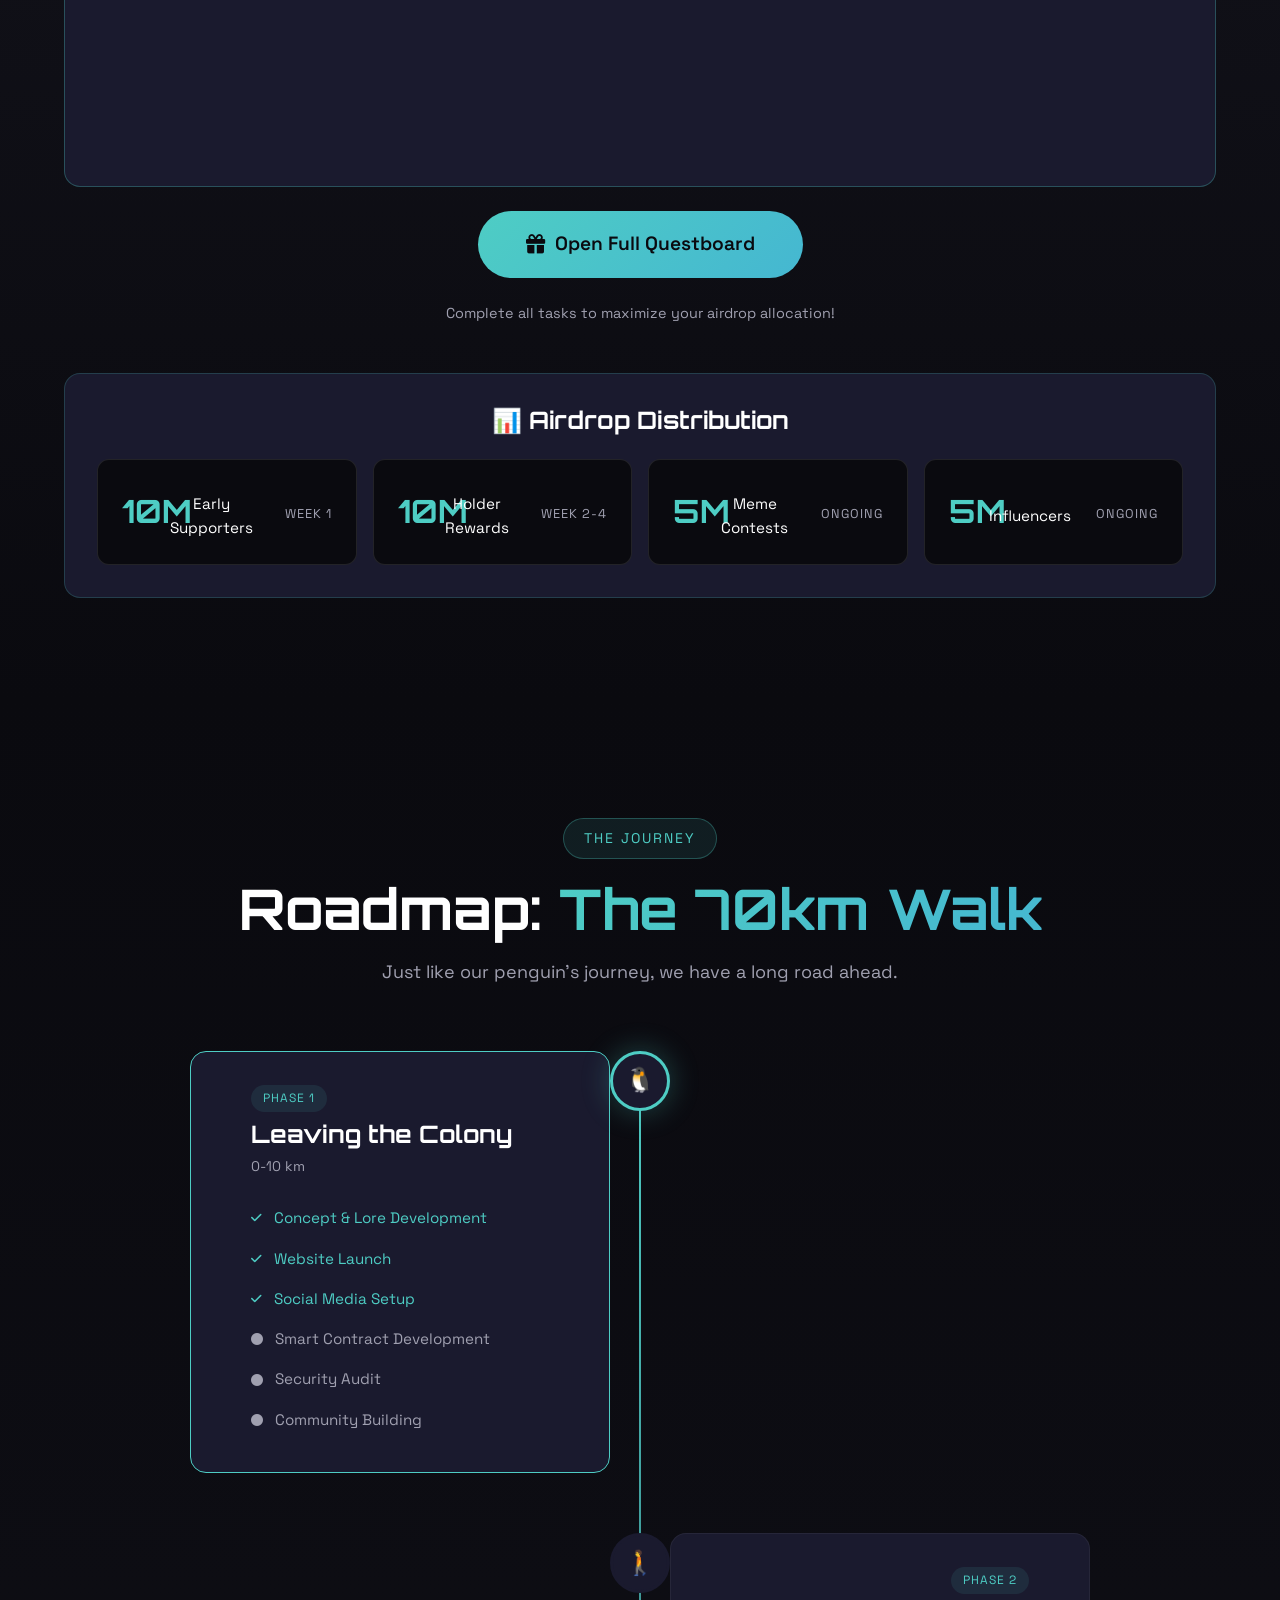
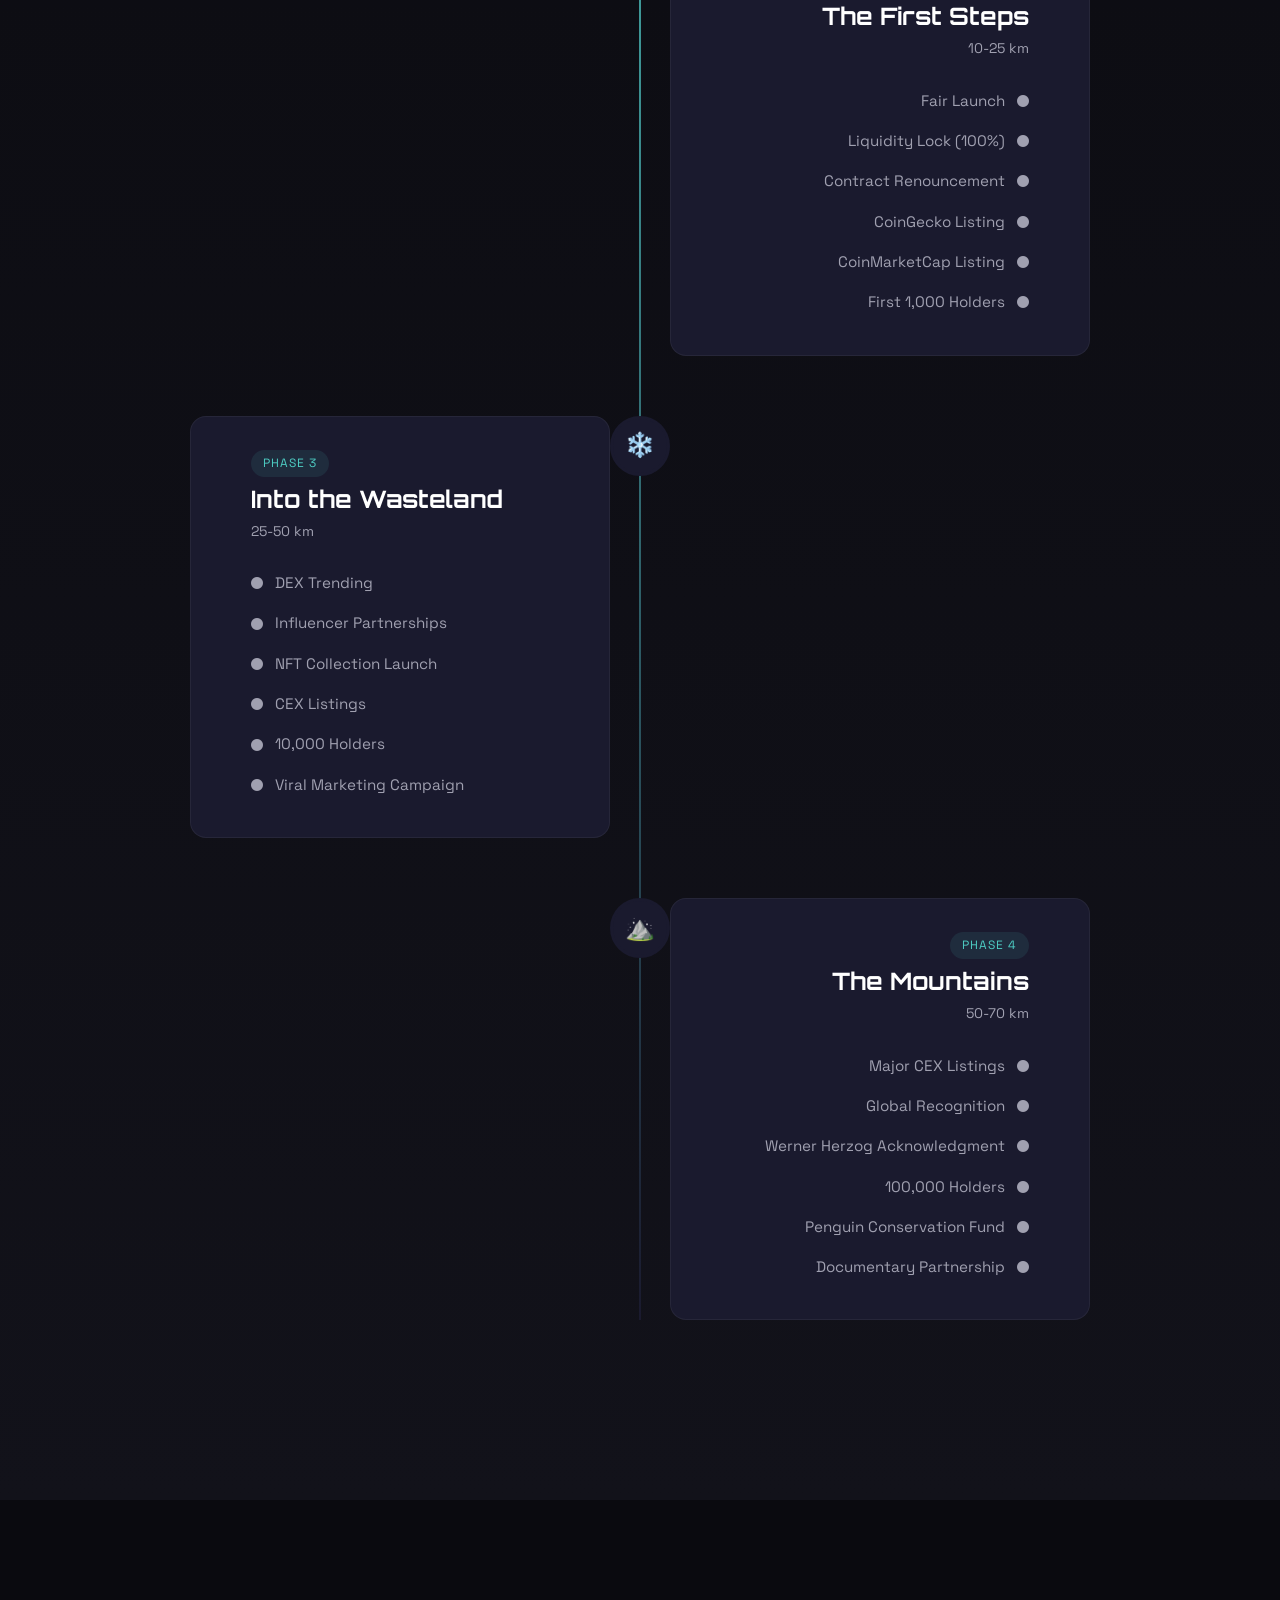
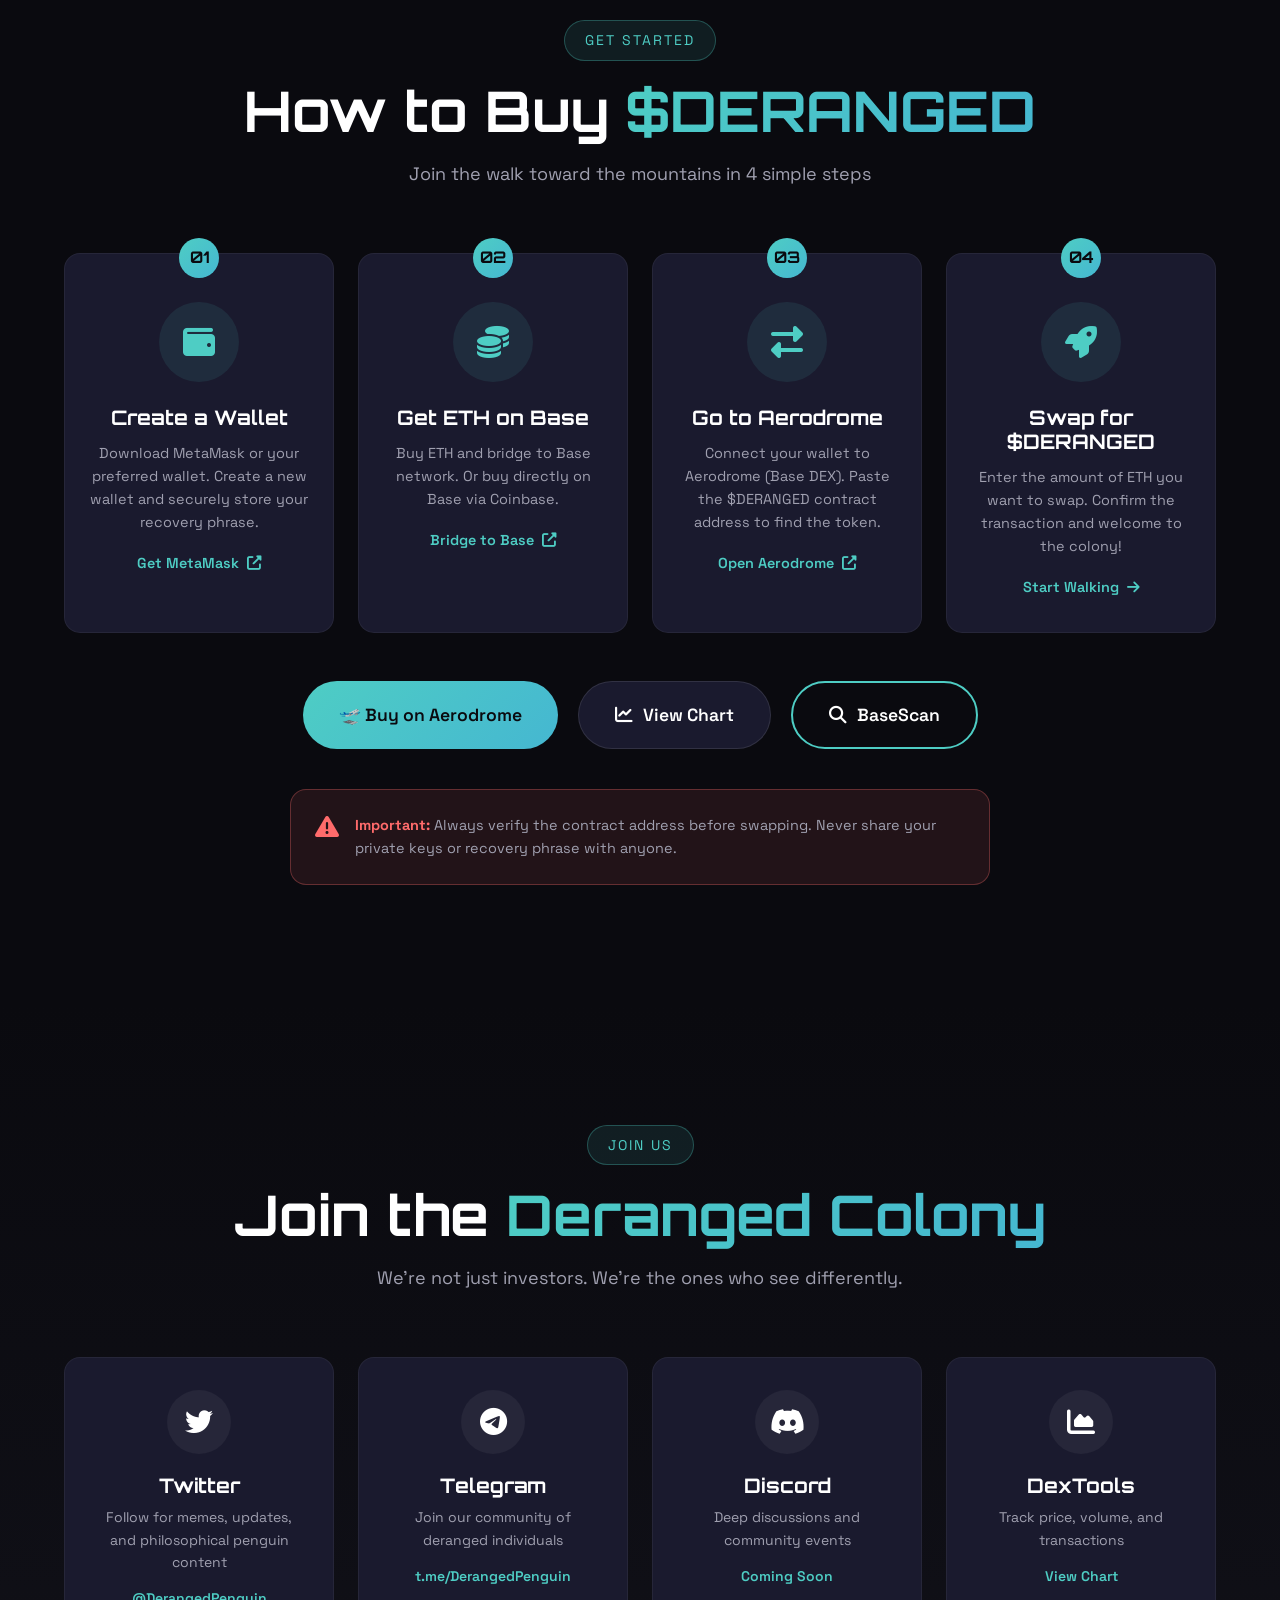
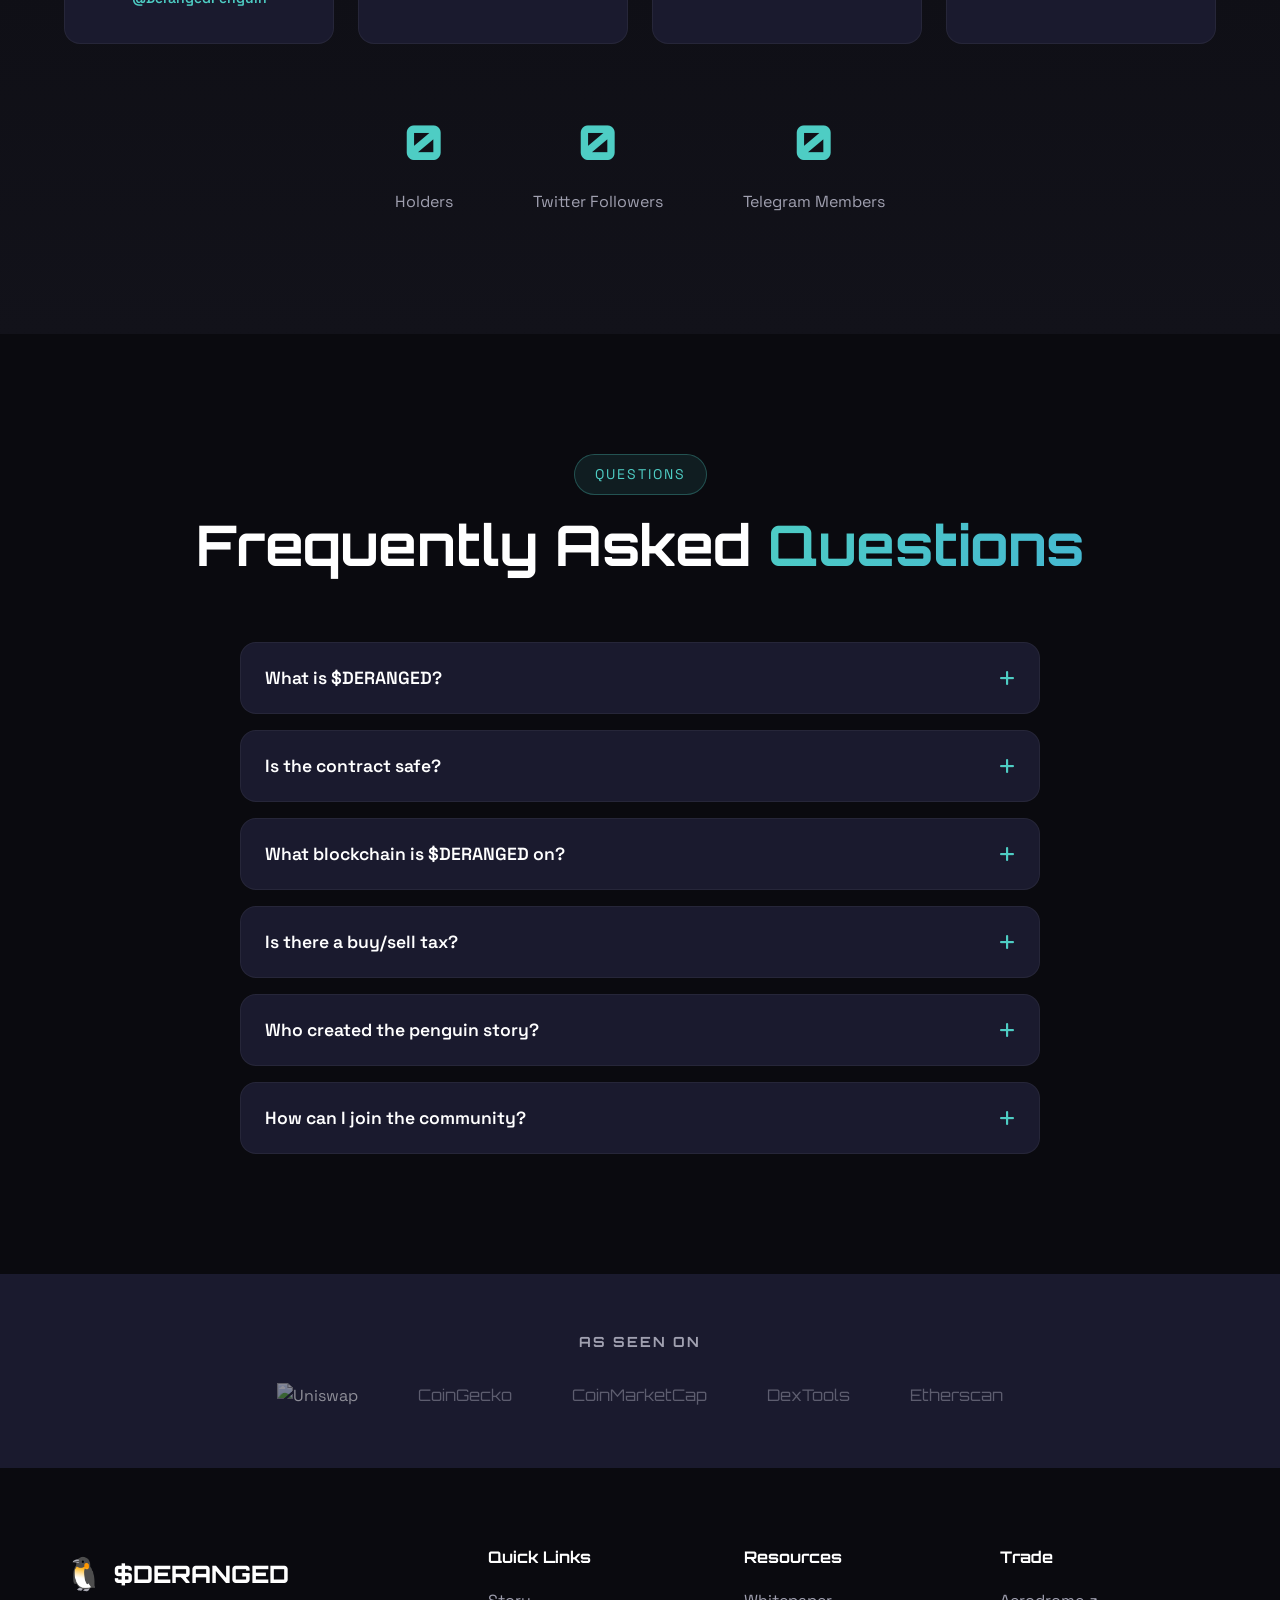
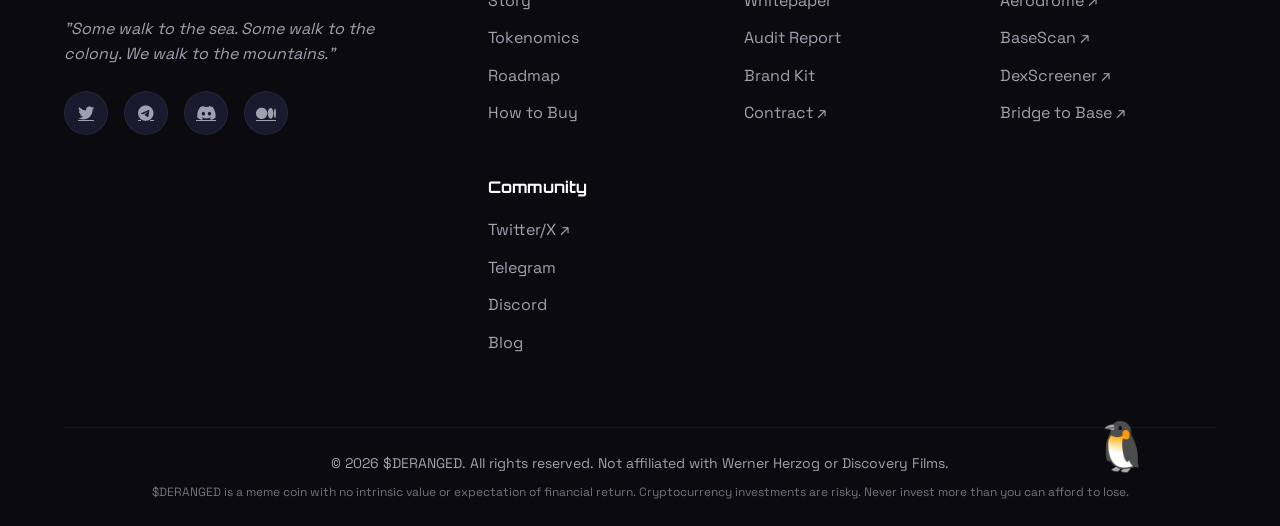
==== commit da632db9: "Add Zealy widget for airdrop directly on website" ====
--- a/index.html
+++ b/index.html
@@ -570,10 +570,19 @@
                 </div>
 
                 <div class="airdrop-cta">
-                    <a href="#" class="btn btn-primary btn-lg airdrop-btn" id="airdropBtn">
-                        <i class="fas fa-gift"></i> Join Airdrop on Galxe
-                    </a>
-                    <p class="airdrop-note">Campaign will open at launch. Follow us to get notified!</p>
+                    <h3>🚀 Complete Tasks & Earn $DERANGED</h3>
+                    
+                    <!-- Zealy Widget -->
+                    <div class="zealy-widget-container">
+                        <div data-zealy-community="derangedpenguin" data-variant="inline" data-theme="dark" data-color="#4ECDC4" data-quest-id="1e050dbf-db94-43f7-88f6-a98d5b19d980"></div>
+                    </div>
+                    
+                    <div class="airdrop-buttons">
+                        <a href="https://zealy.io/cw/derangedpenguin" target="_blank" class="btn btn-primary btn-lg airdrop-btn">
+                            <i class="fas fa-gift"></i> Open Full Questboard
+                        </a>
+                    </div>
+                    <p class="airdrop-note">Complete all tasks to maximize your airdrop allocation!</p>
                 </div>
 
                 <div class="airdrop-distribution">
@@ -1009,5 +1018,7 @@
     <script src="https://cdn.jsdelivr.net/npm/particles.js@2.0.0/particles.min.js"></script>
     <script src="https://cdn.jsdelivr.net/npm/chart.js"></script>
     <script src="script.js"></script>
+    <!-- Zealy Widget -->
+    <script src="https://zealy.io/embed.js"></script>
 </body>
 </html>
--- a/styles.css
+++ b/styles.css
@@ -1363,6 +1363,25 @@
     text-align: center;
 }
 
+.airdrop-cta h3 {
+    font-size: 1.5rem;
+    margin-bottom: 24px;
+    color: var(--text);
+}
+
+.zealy-widget-container {
+    background: var(--dark-lighter);
+    border-radius: var(--border-radius);
+    padding: 24px;
+    margin-bottom: 24px;
+    border: 1px solid rgba(78, 205, 196, 0.3);
+    min-height: 400px;
+}
+
+.airdrop-buttons {
+    margin: 24px 0;
+}
+
 .airdrop-cta .airdrop-btn {
     font-size: 1.2rem;
     padding: 18px 48px;
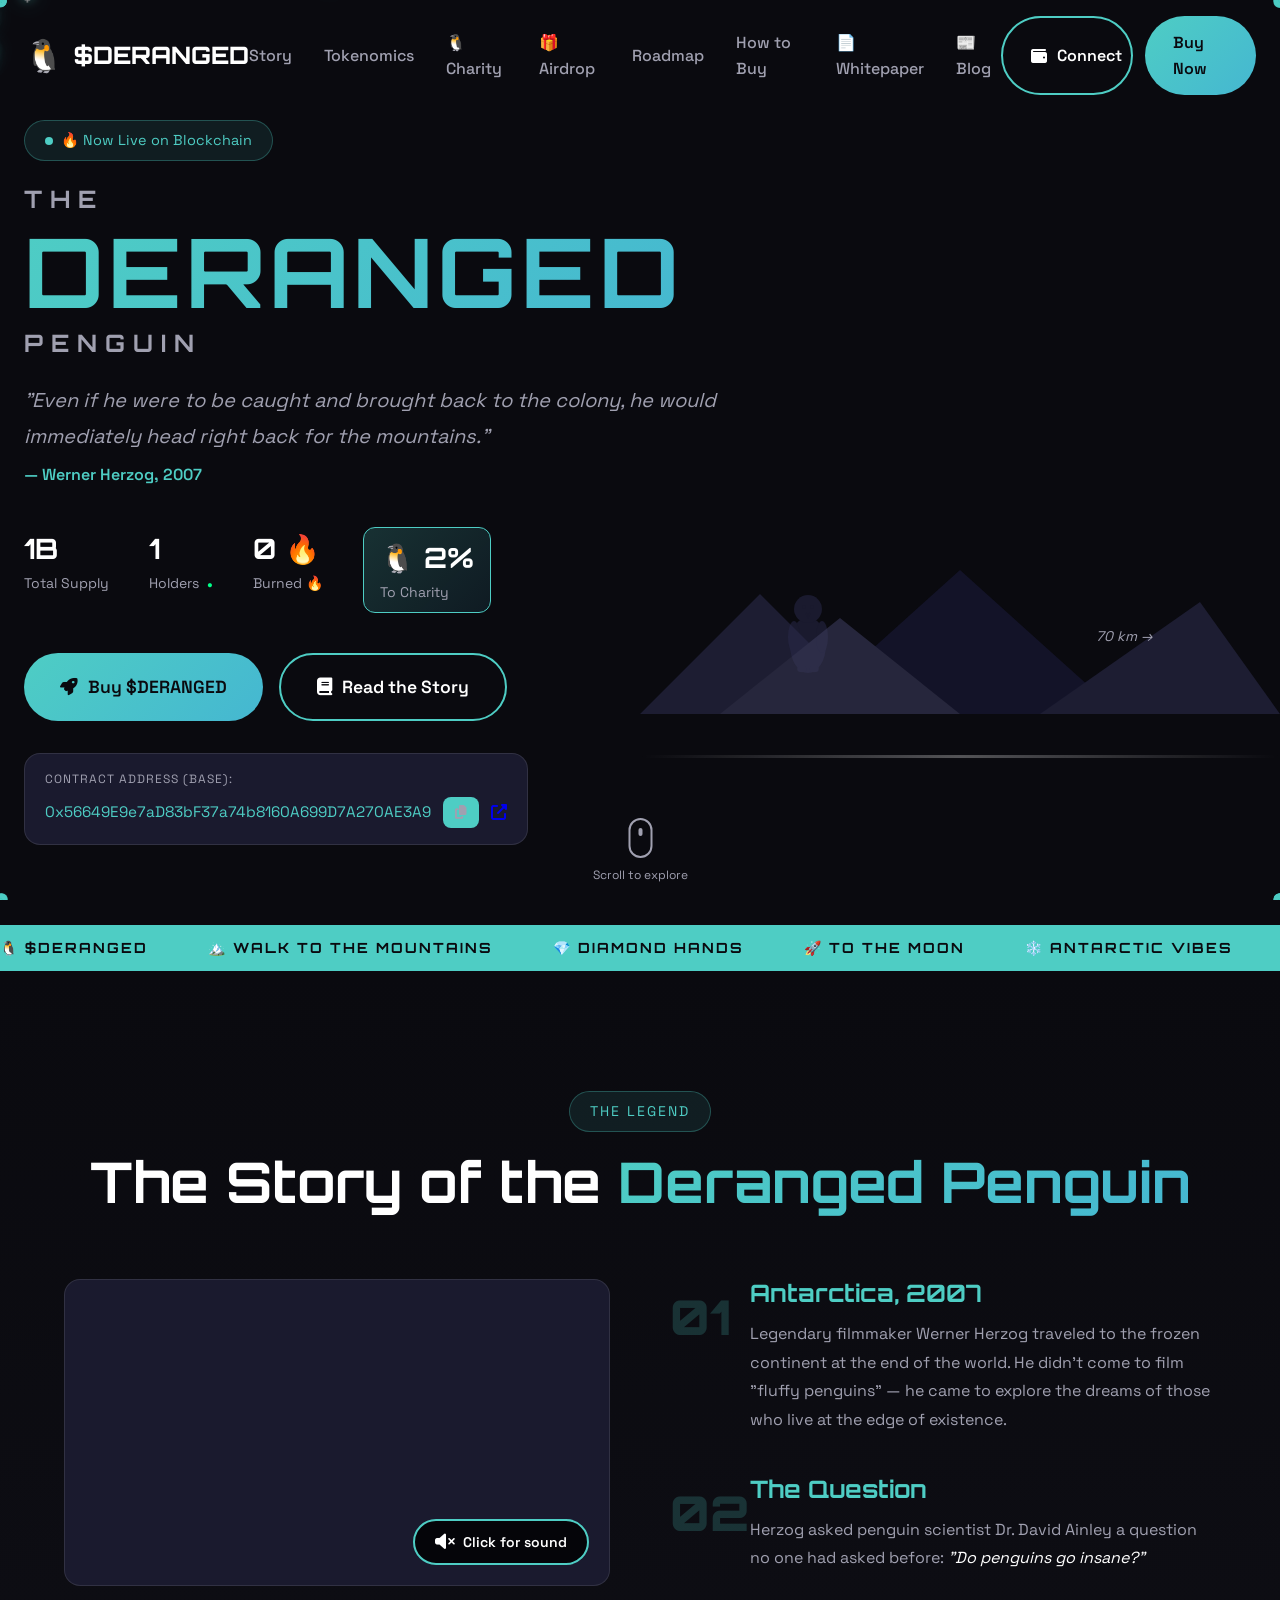
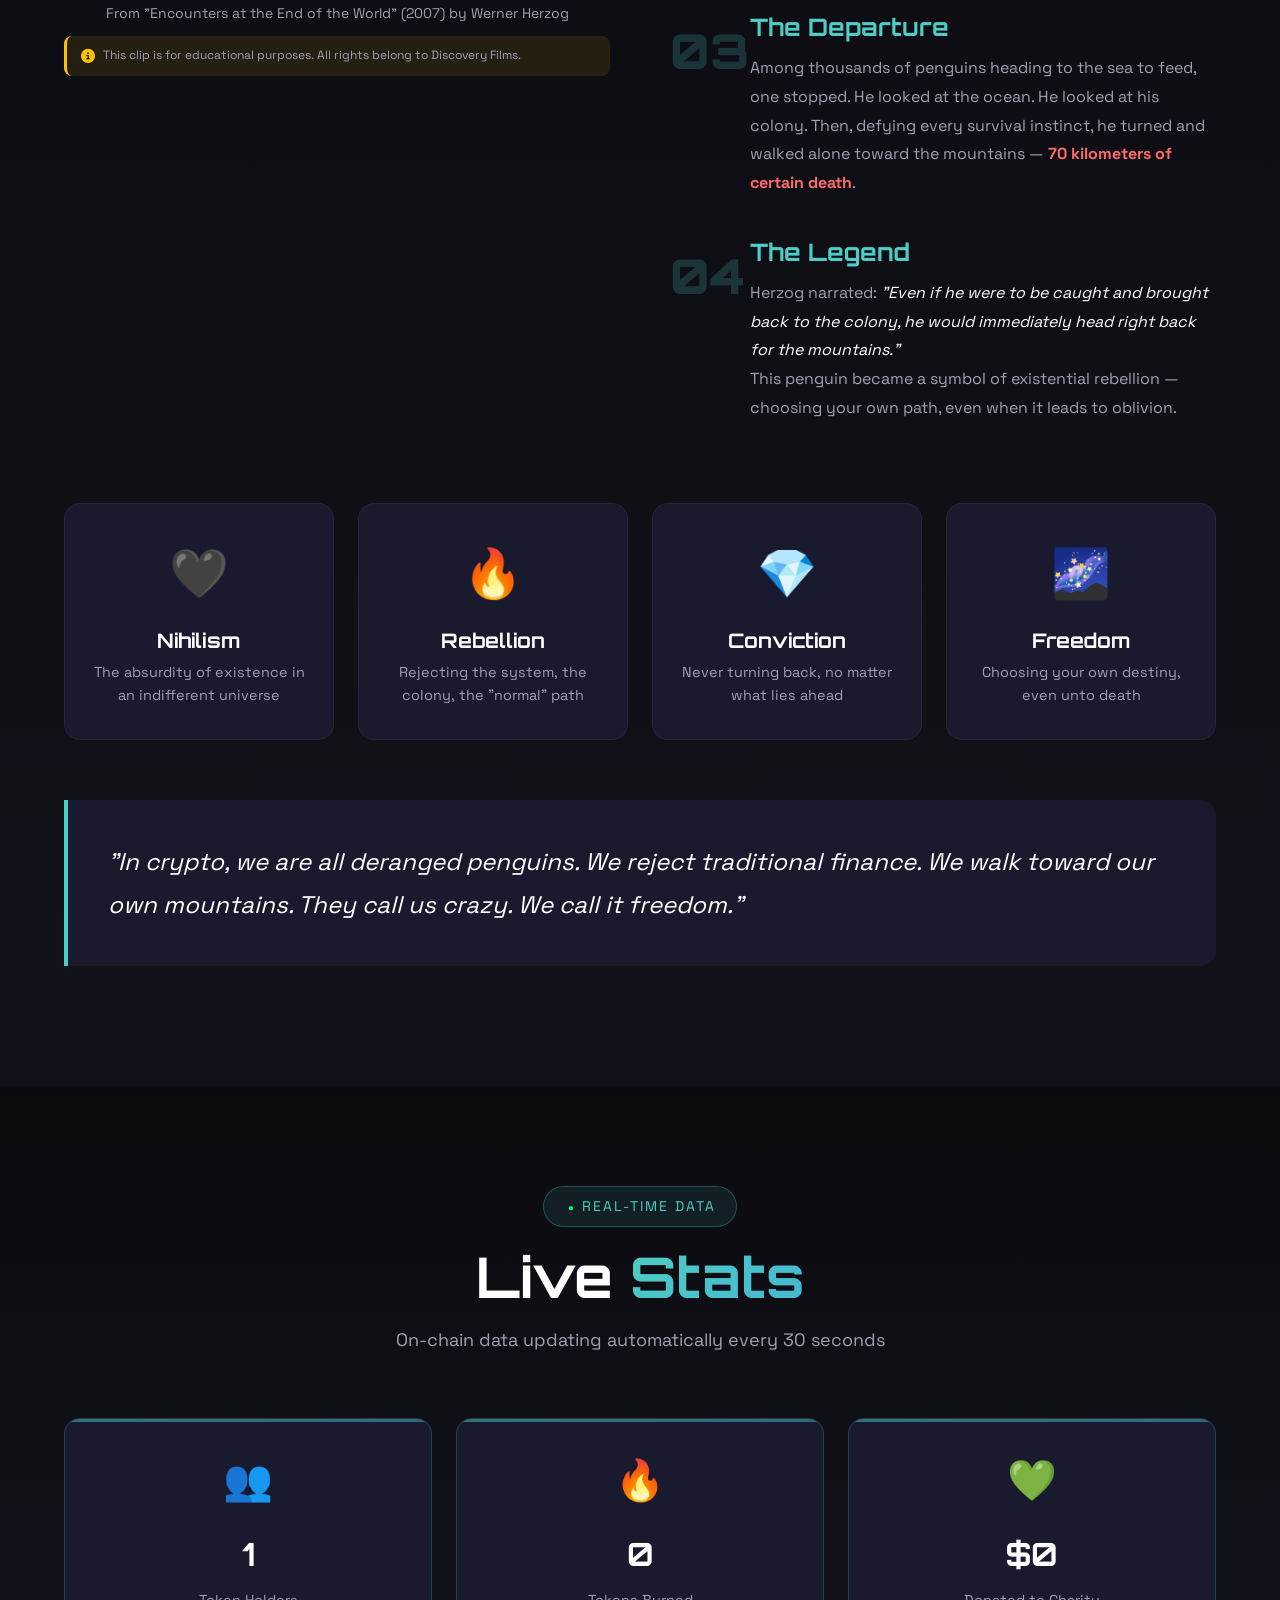
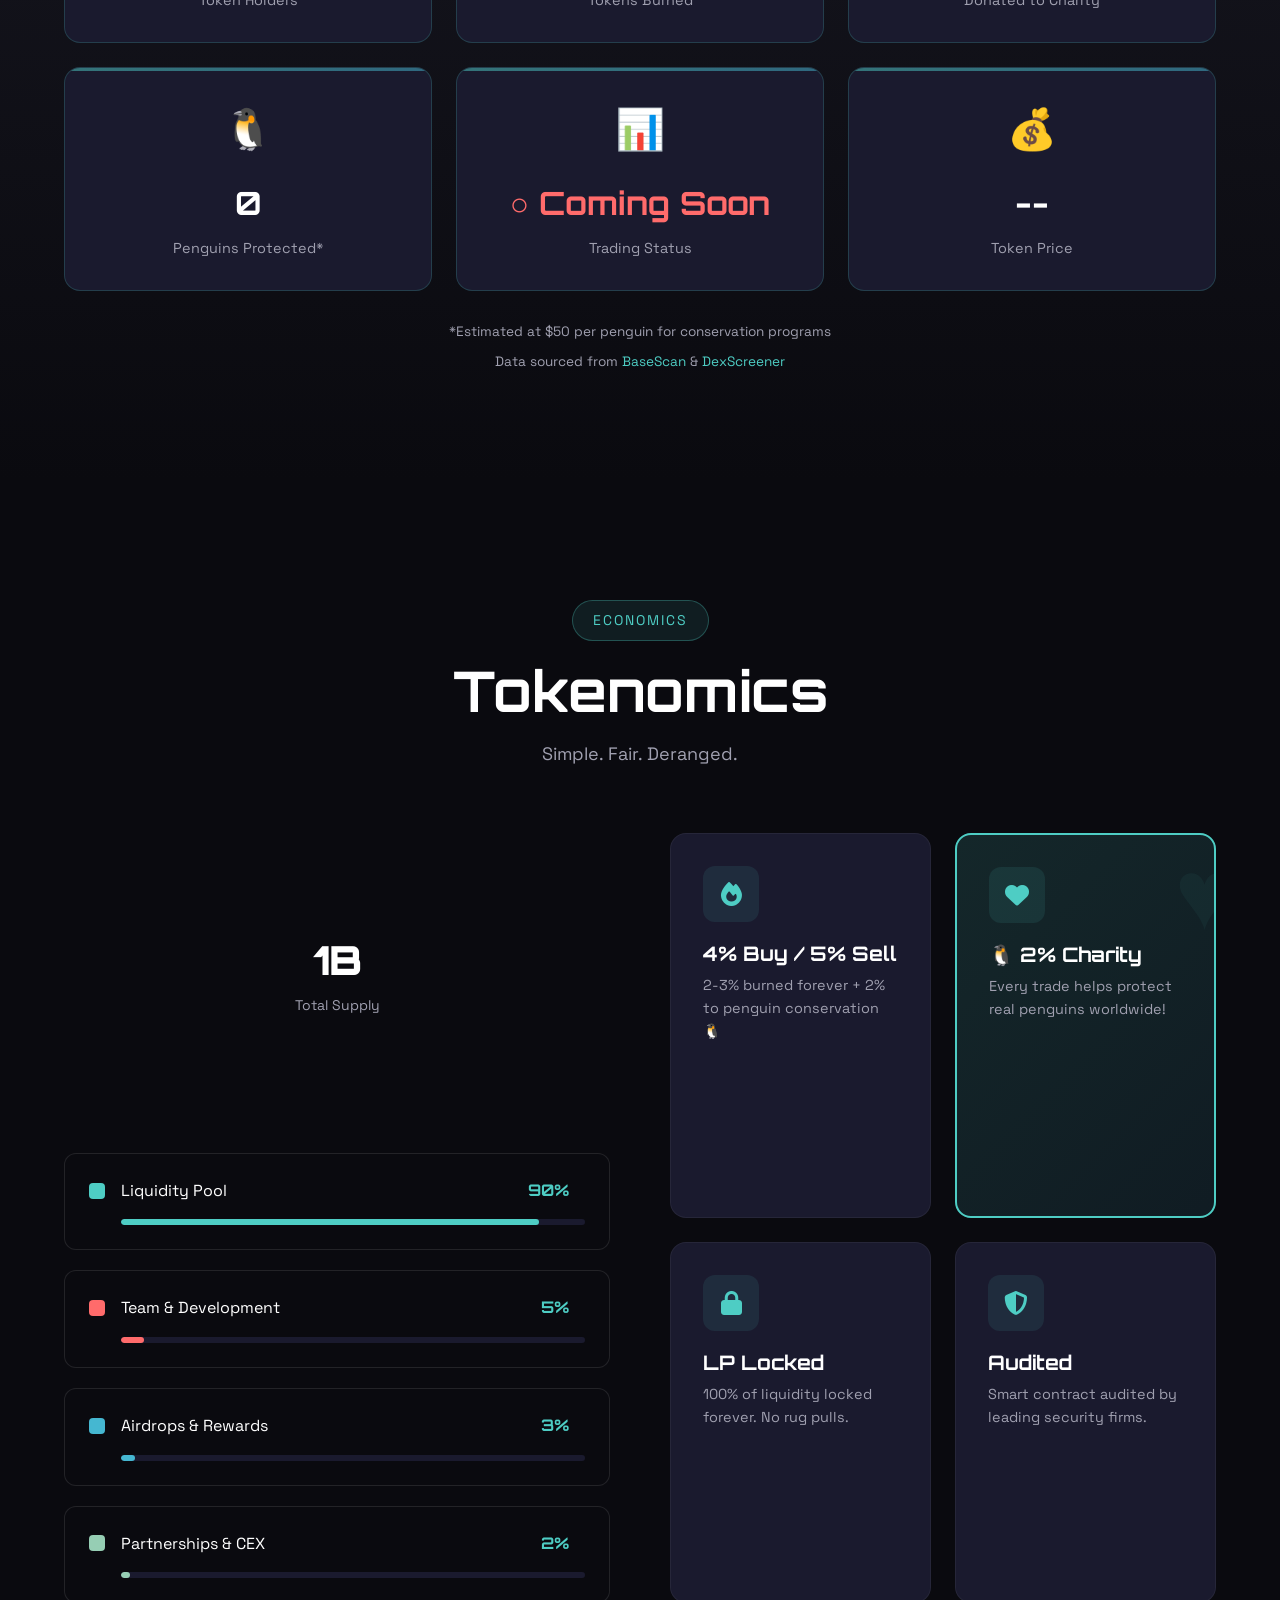
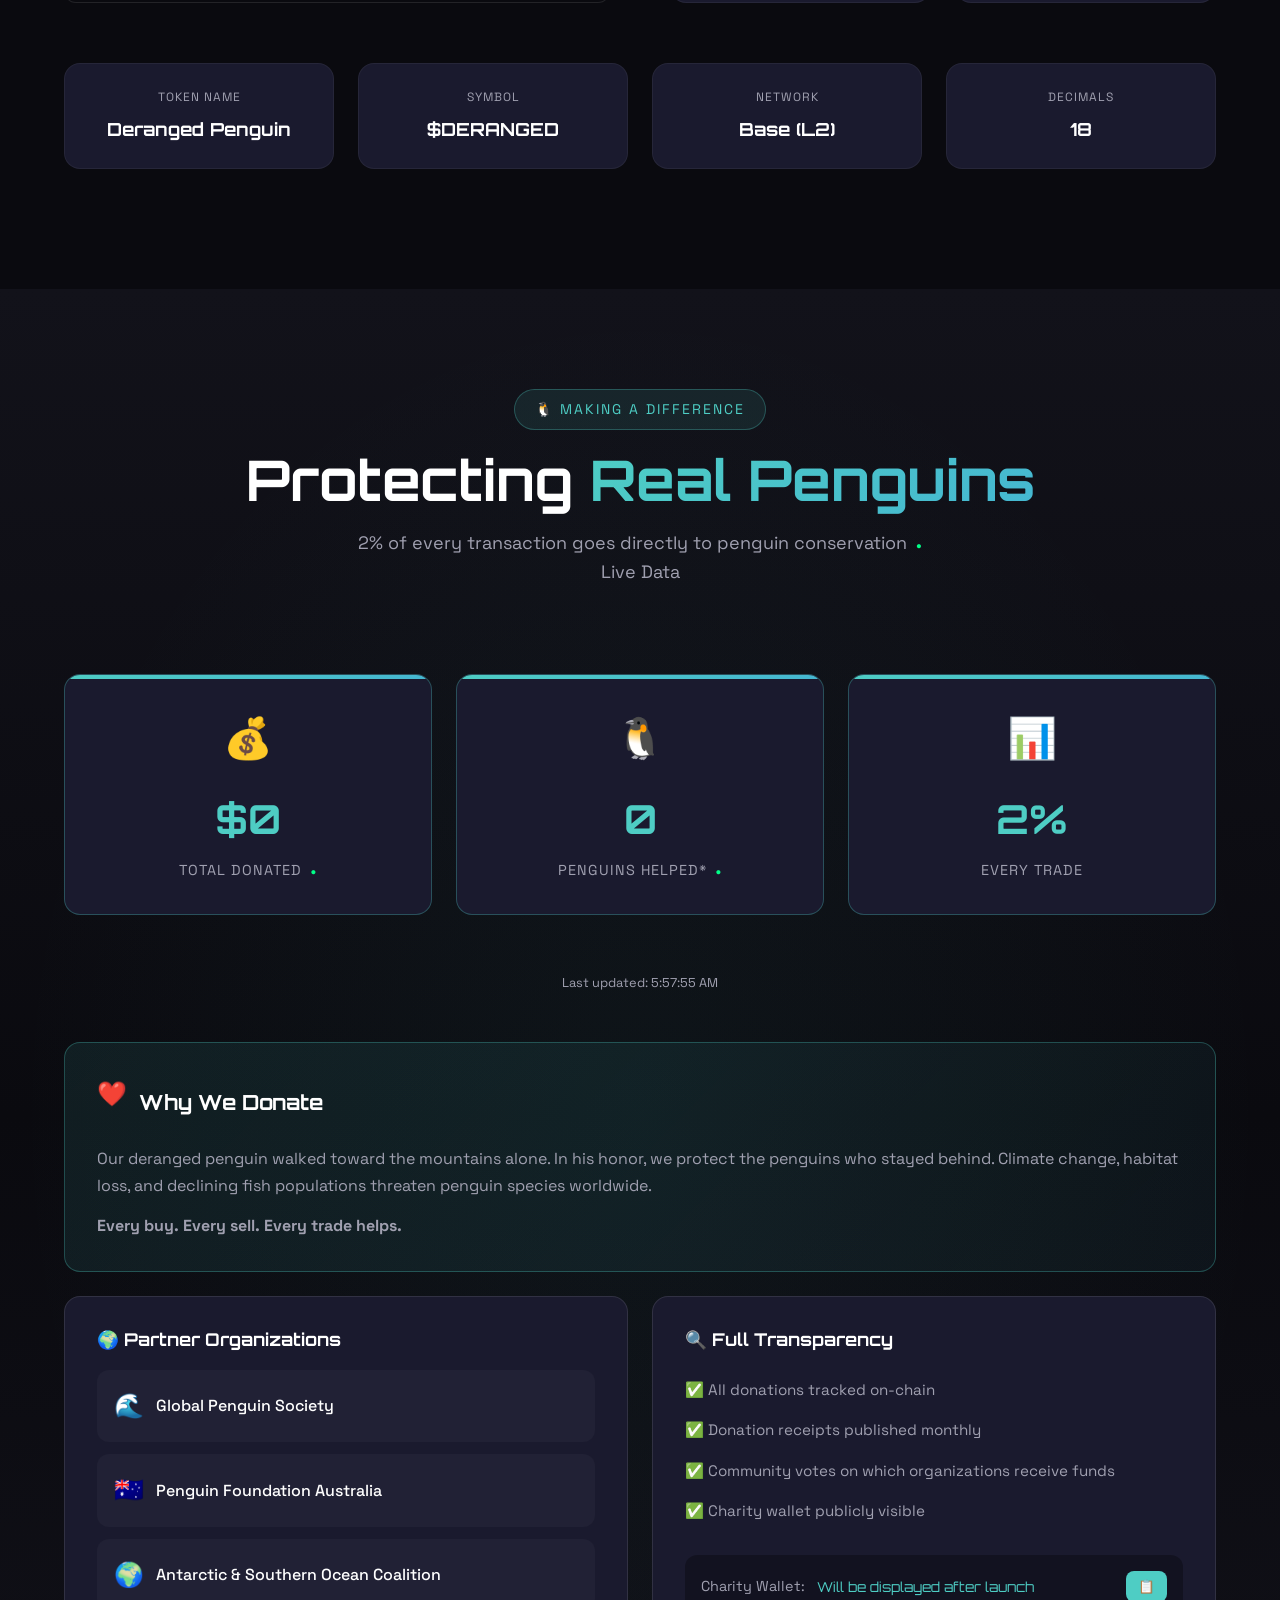
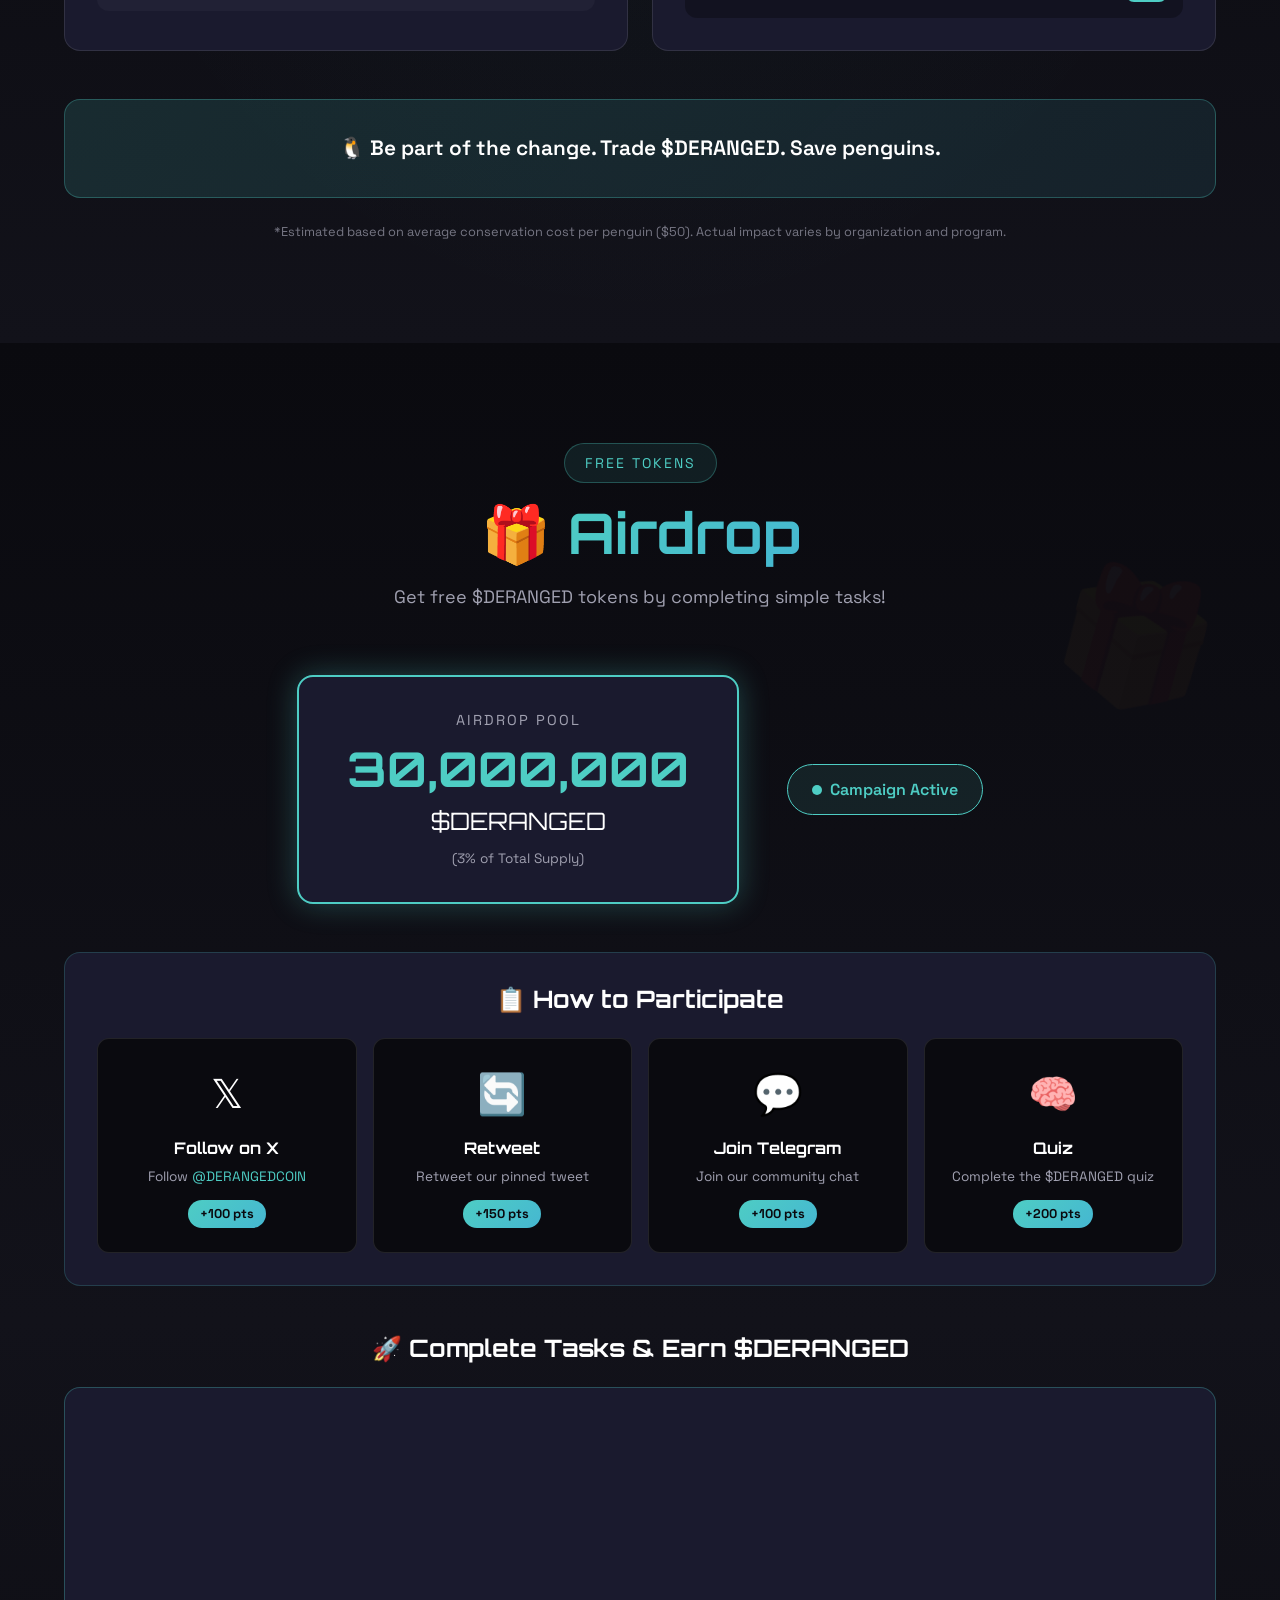
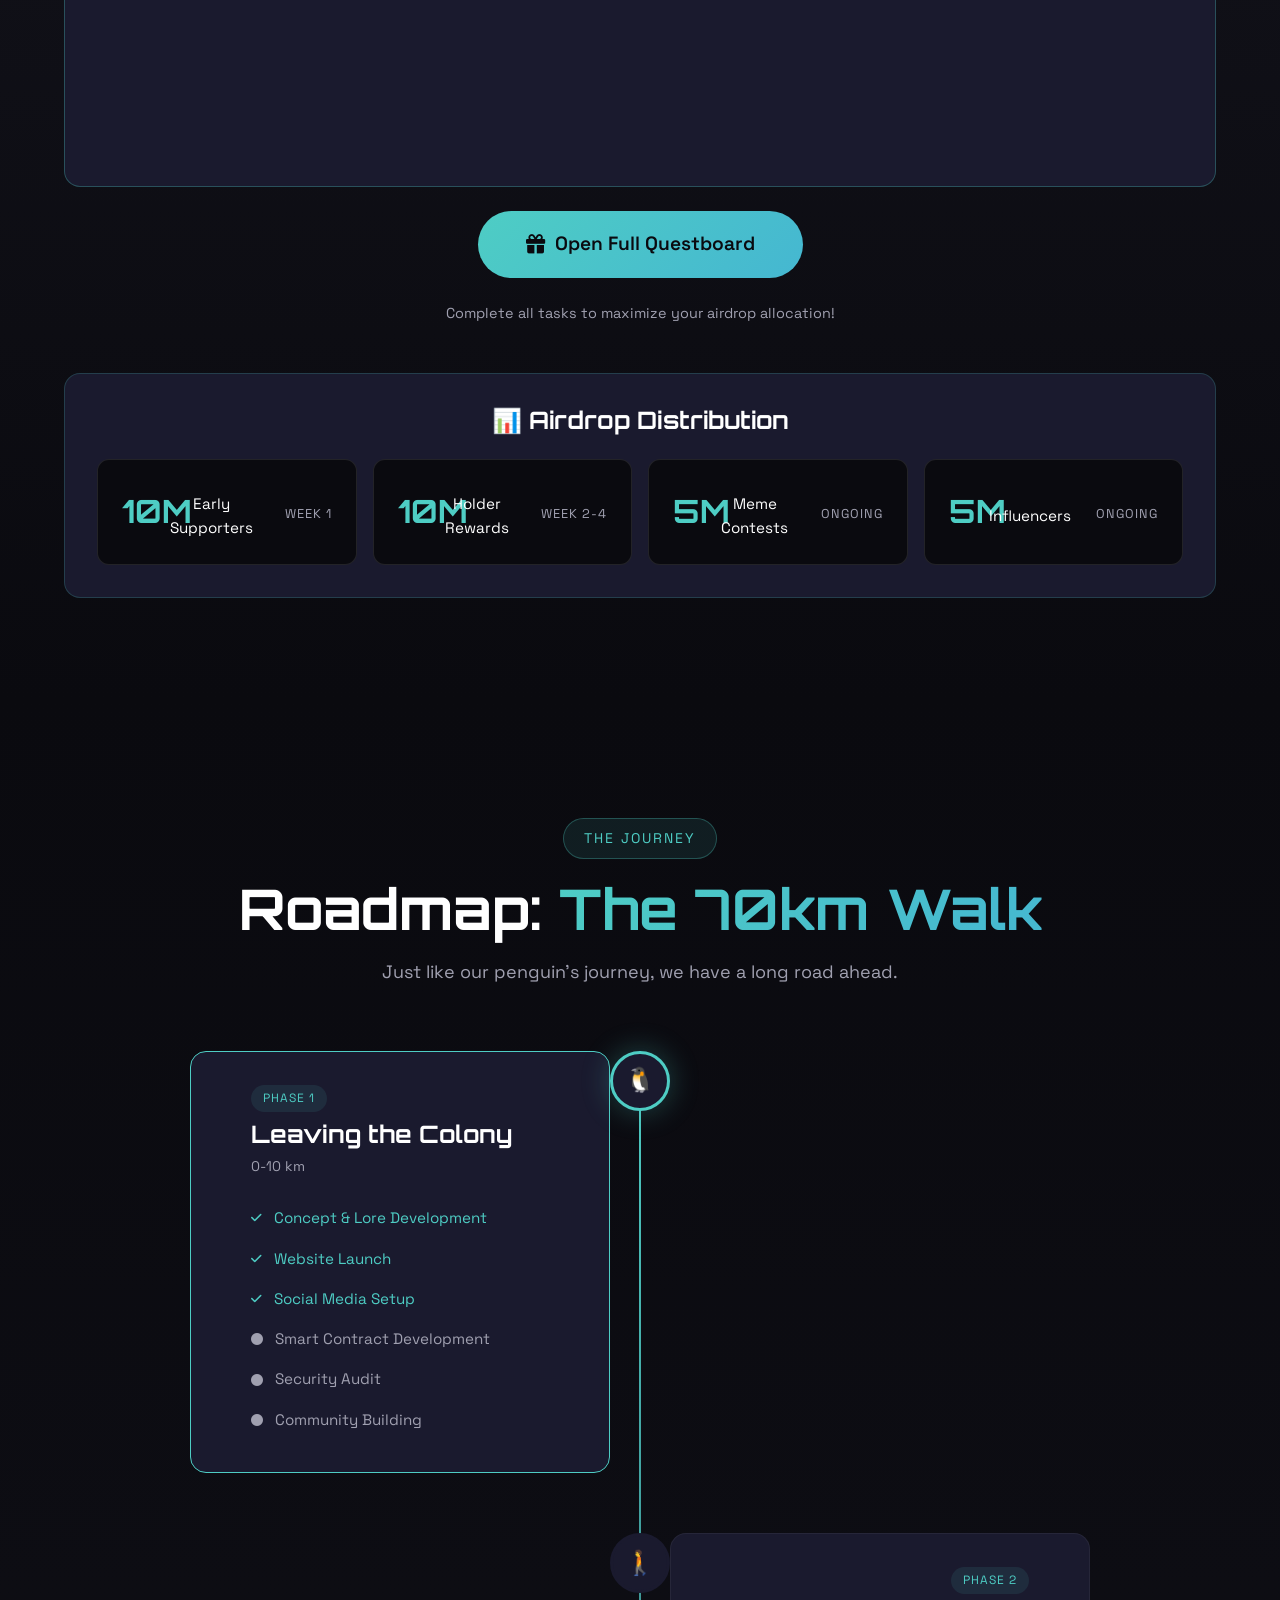
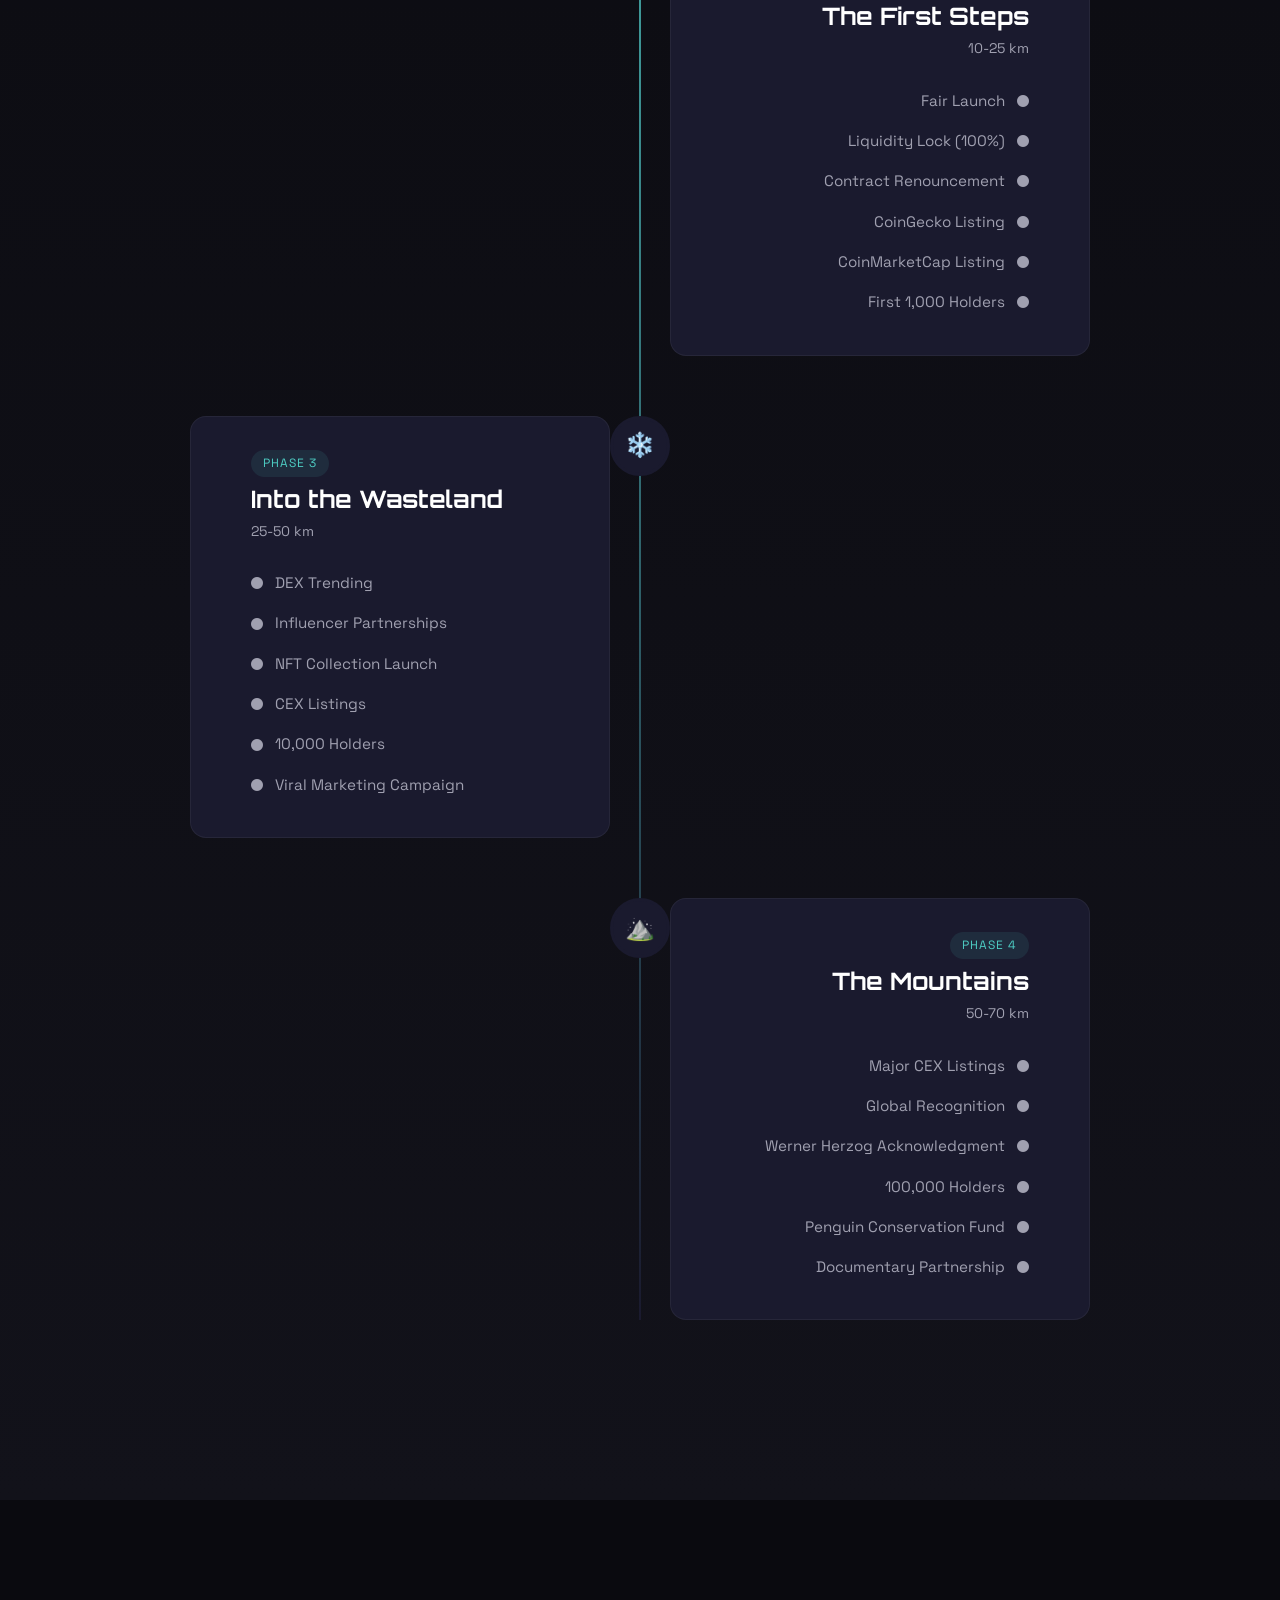
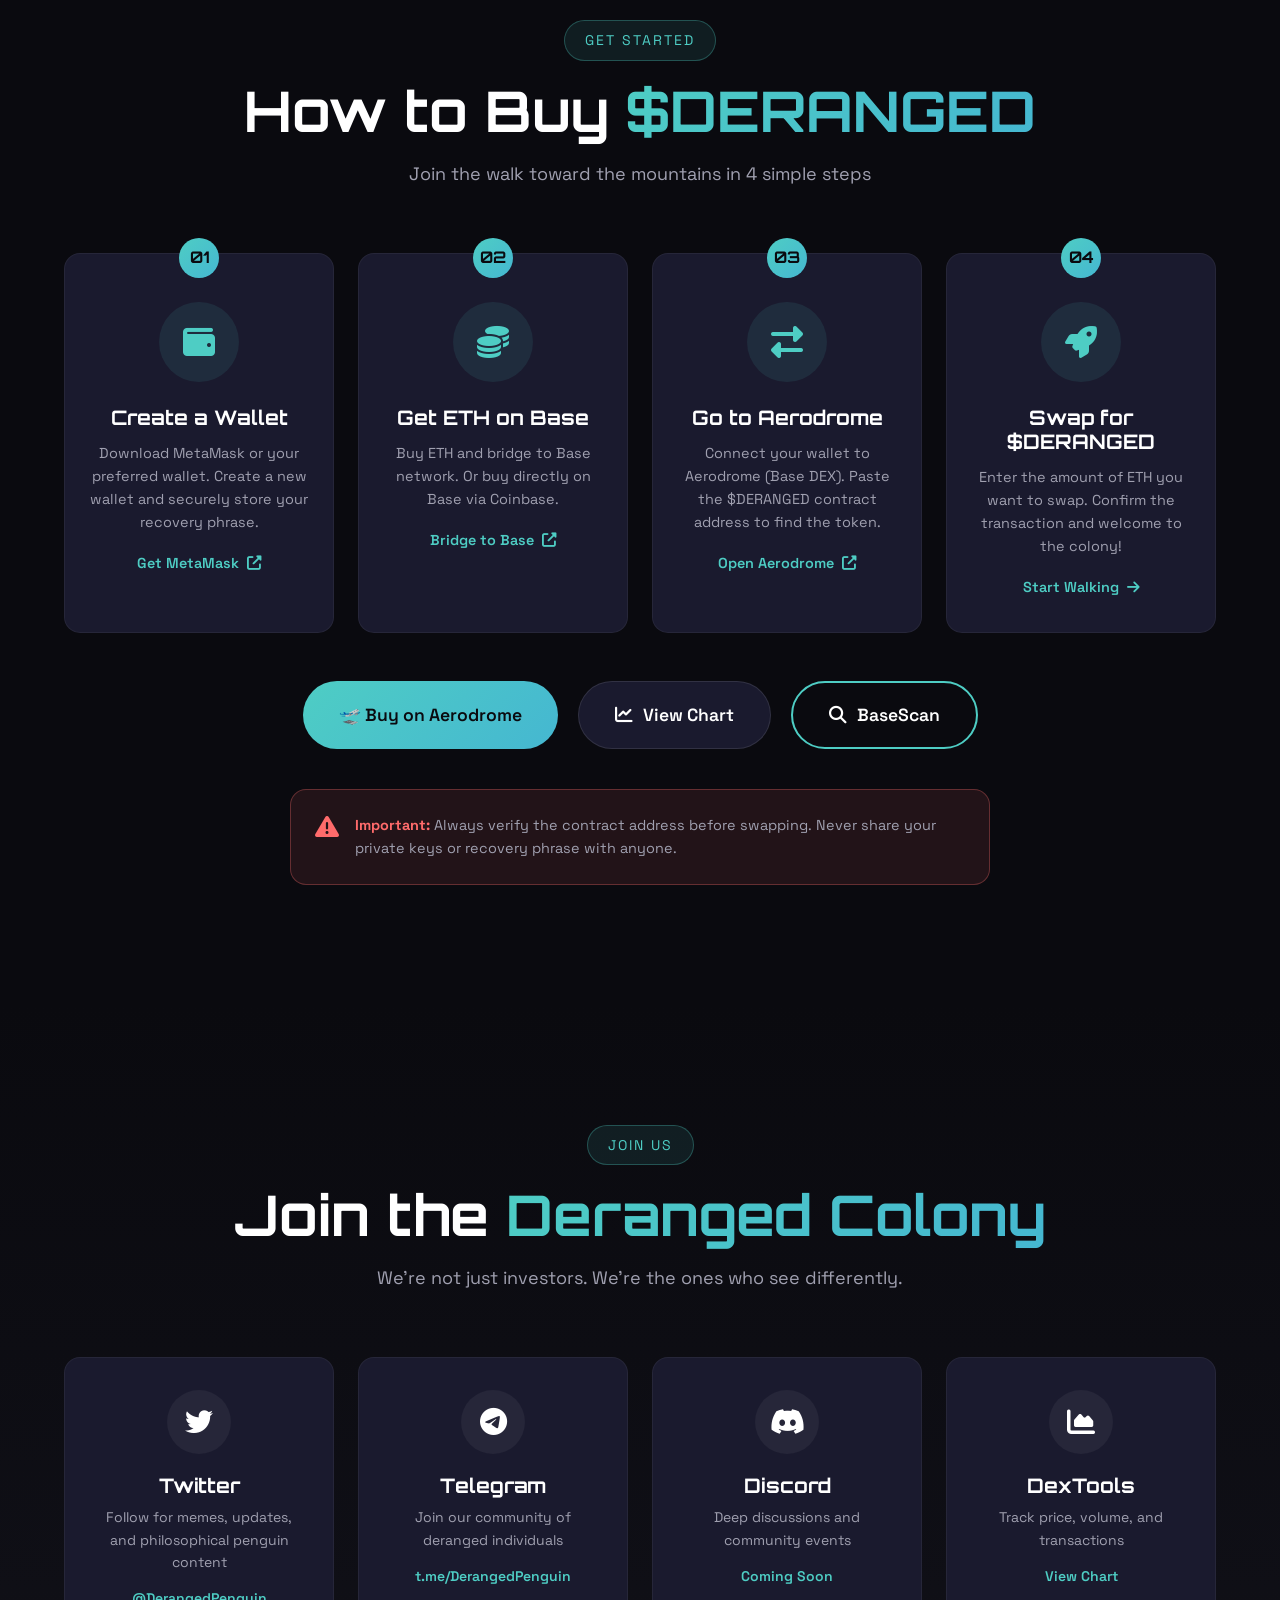
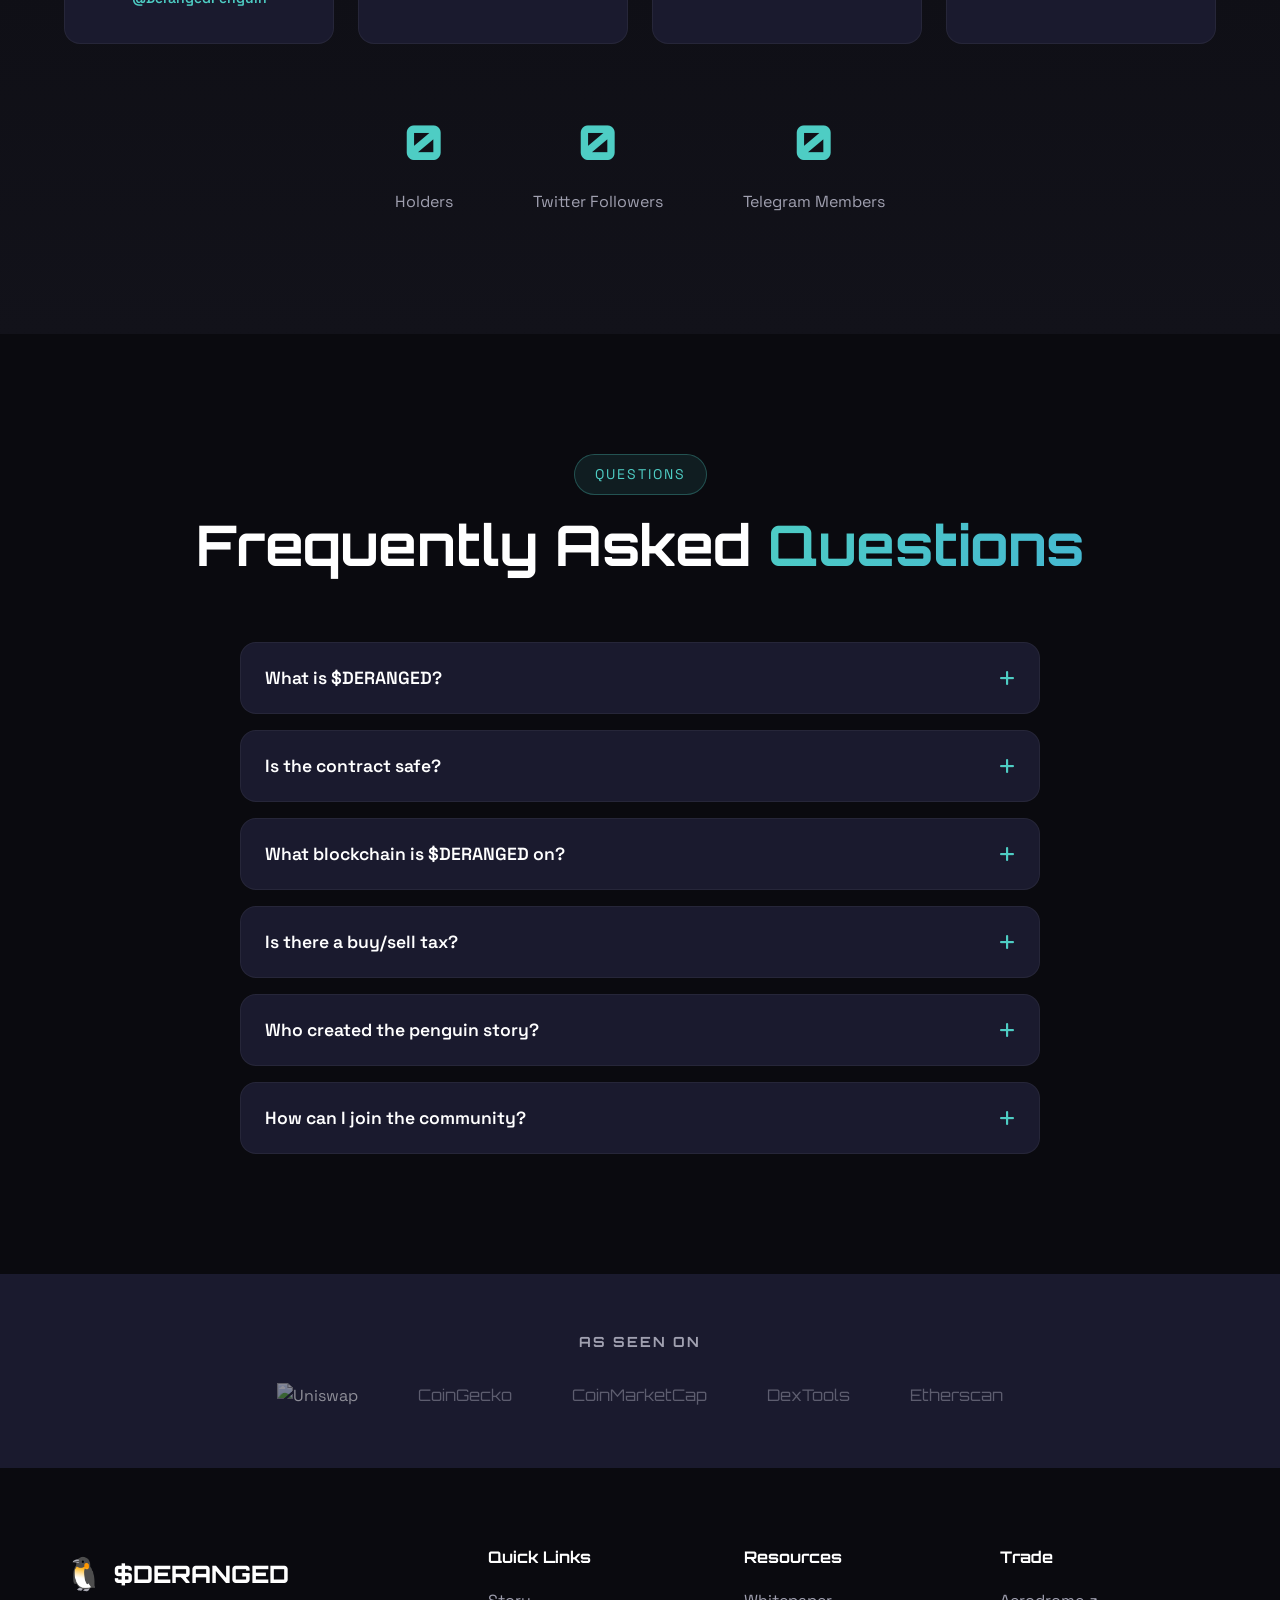
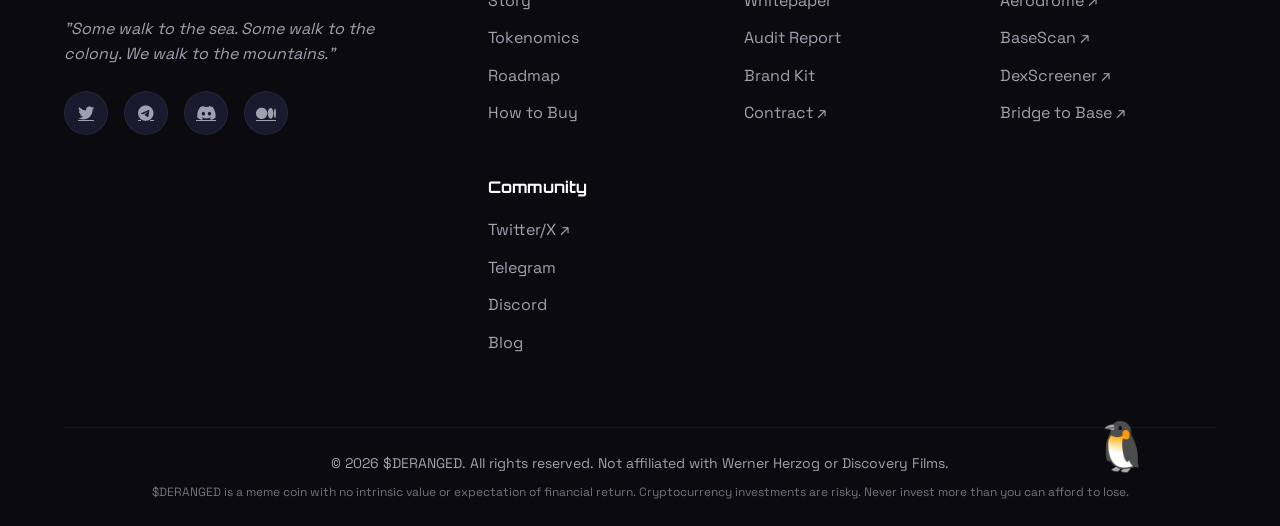
==== commit fe07df8e: "Update Zealy questboard link" ====
--- a/index.html
+++ b/index.html
@@ -578,7 +578,7 @@
                     </div>
                     
                     <div class="airdrop-buttons">
-                        <a href="https://zealy.io/cw/derangedpenguin" target="_blank" class="btn btn-primary btn-lg airdrop-btn">
+                        <a href="https://zealy.io/cw/derangedpenguin/questboard/980230c3-fc08-488a-8b1e-dceeba98b75d/1e050dbf-db94-43f7-88f6-a98d5b19d980" target="_blank" class="btn btn-primary btn-lg airdrop-btn">
                             <i class="fas fa-gift"></i> Open Full Questboard
                         </a>
                     </div>
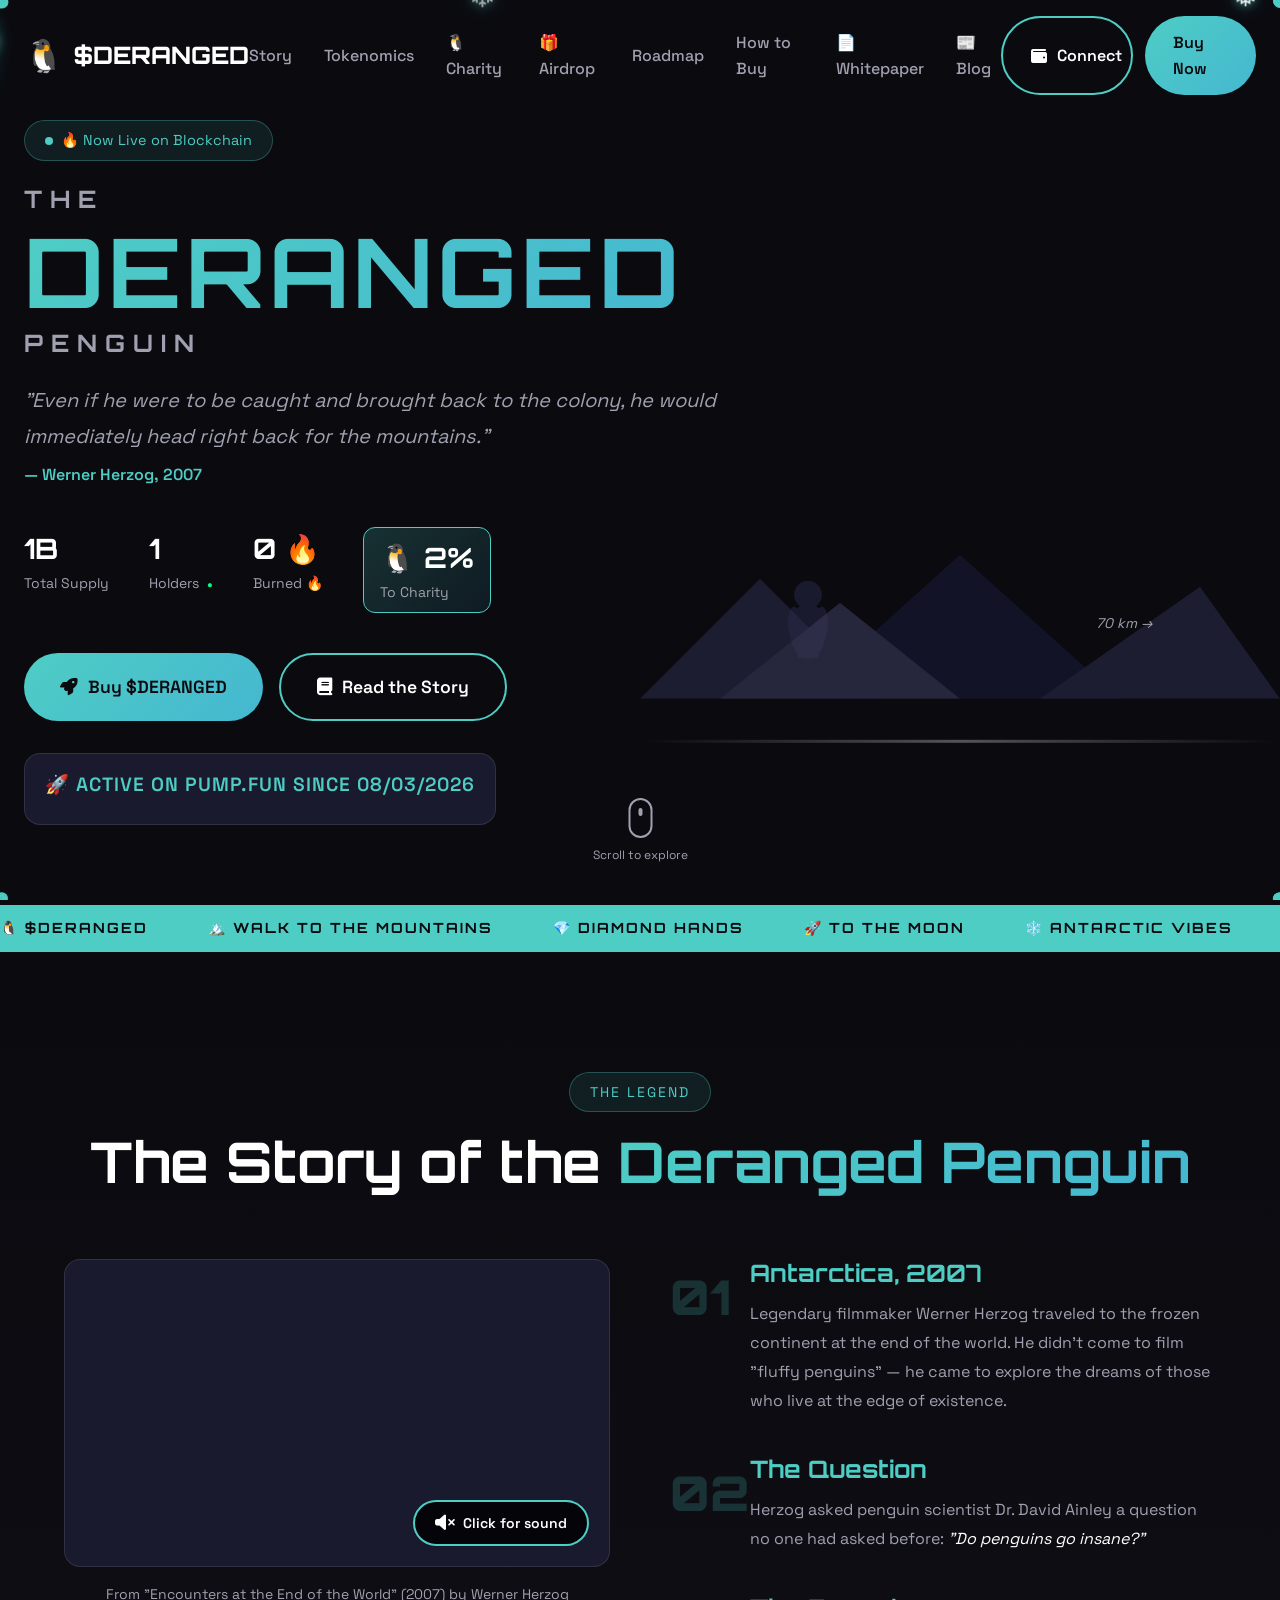
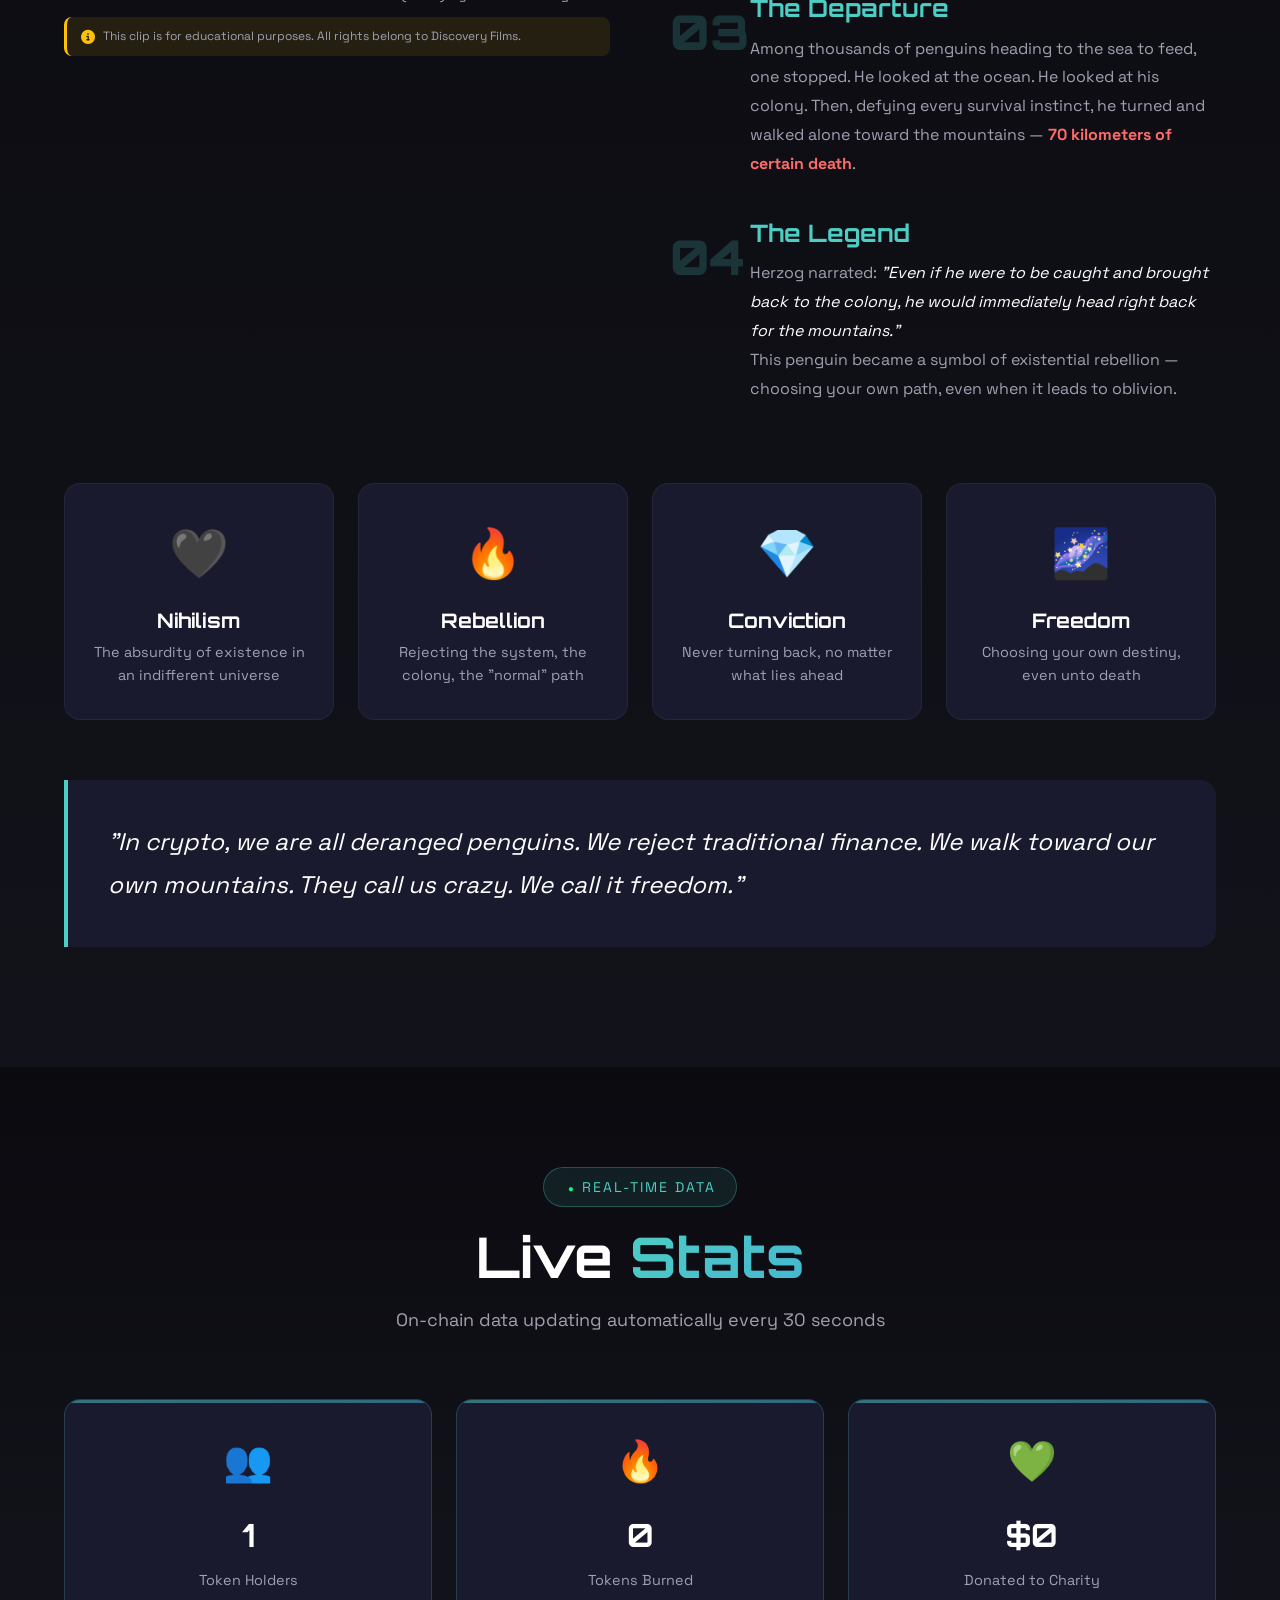
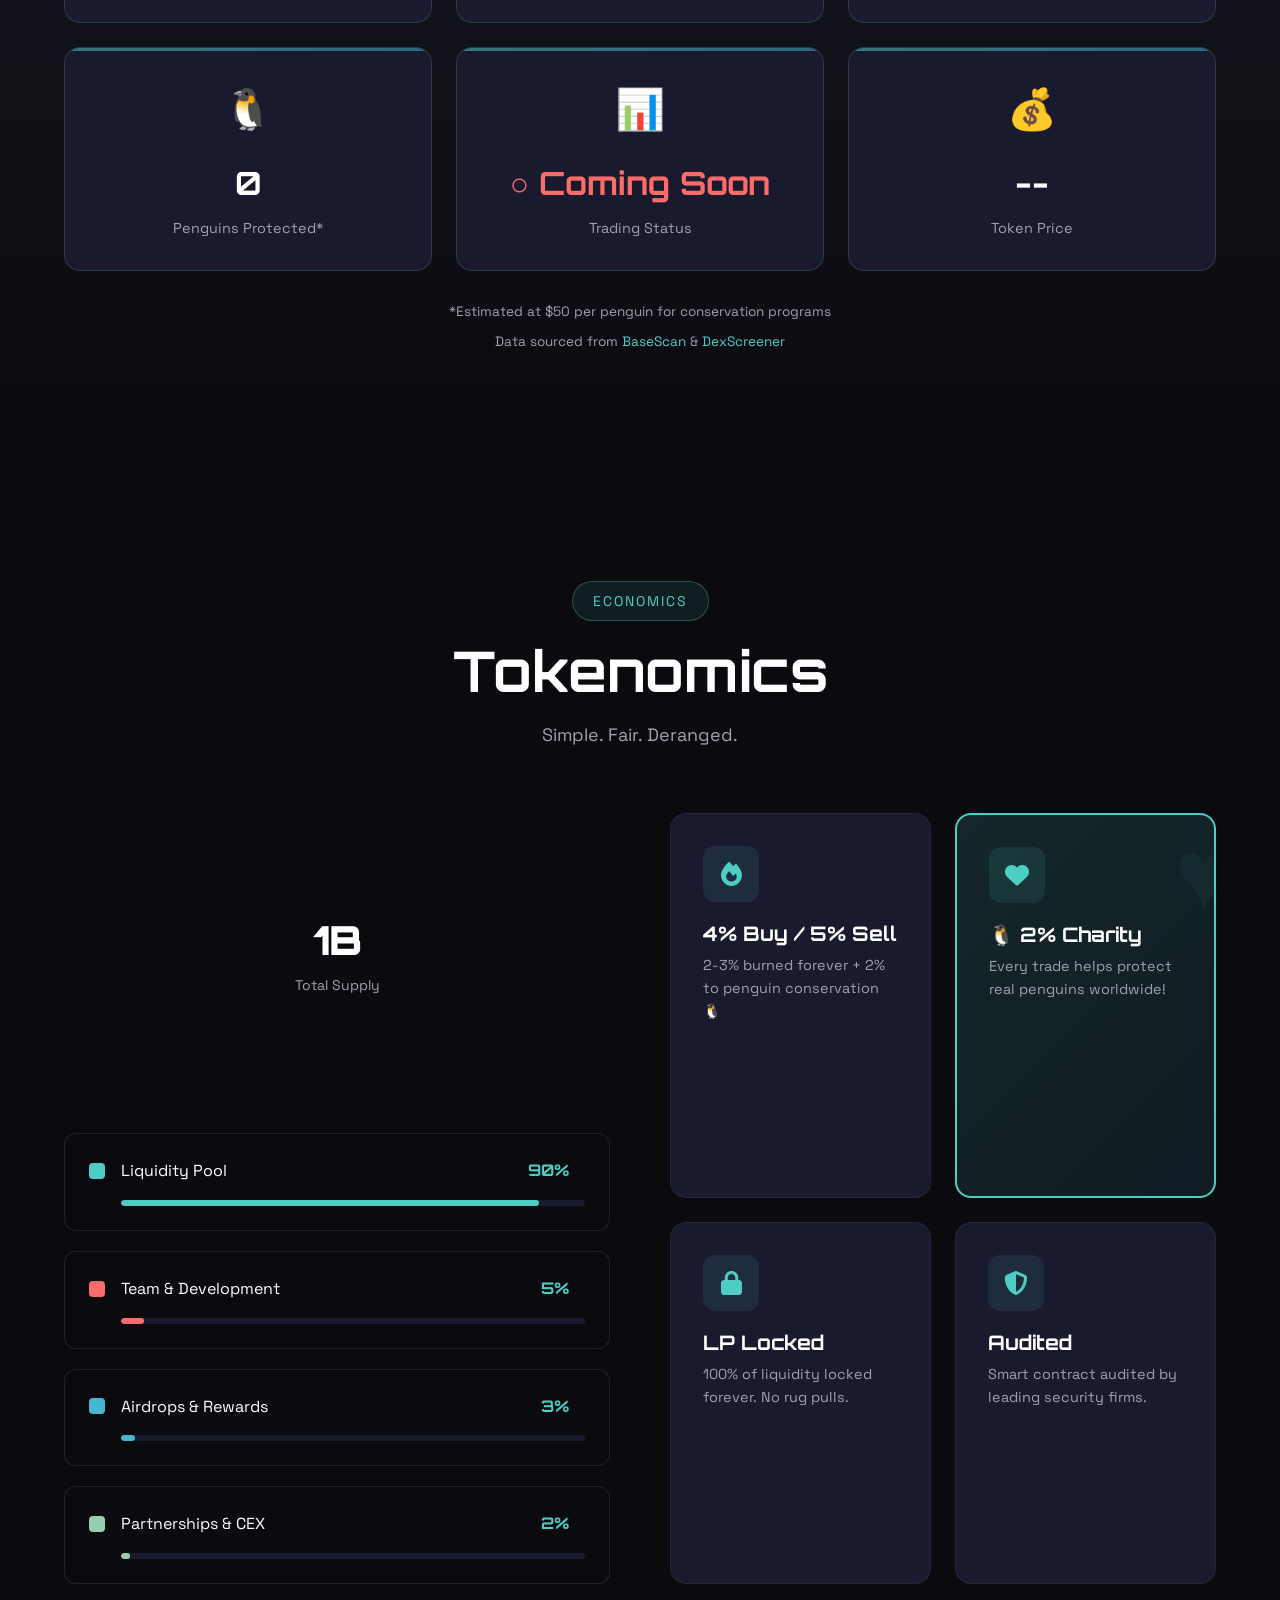
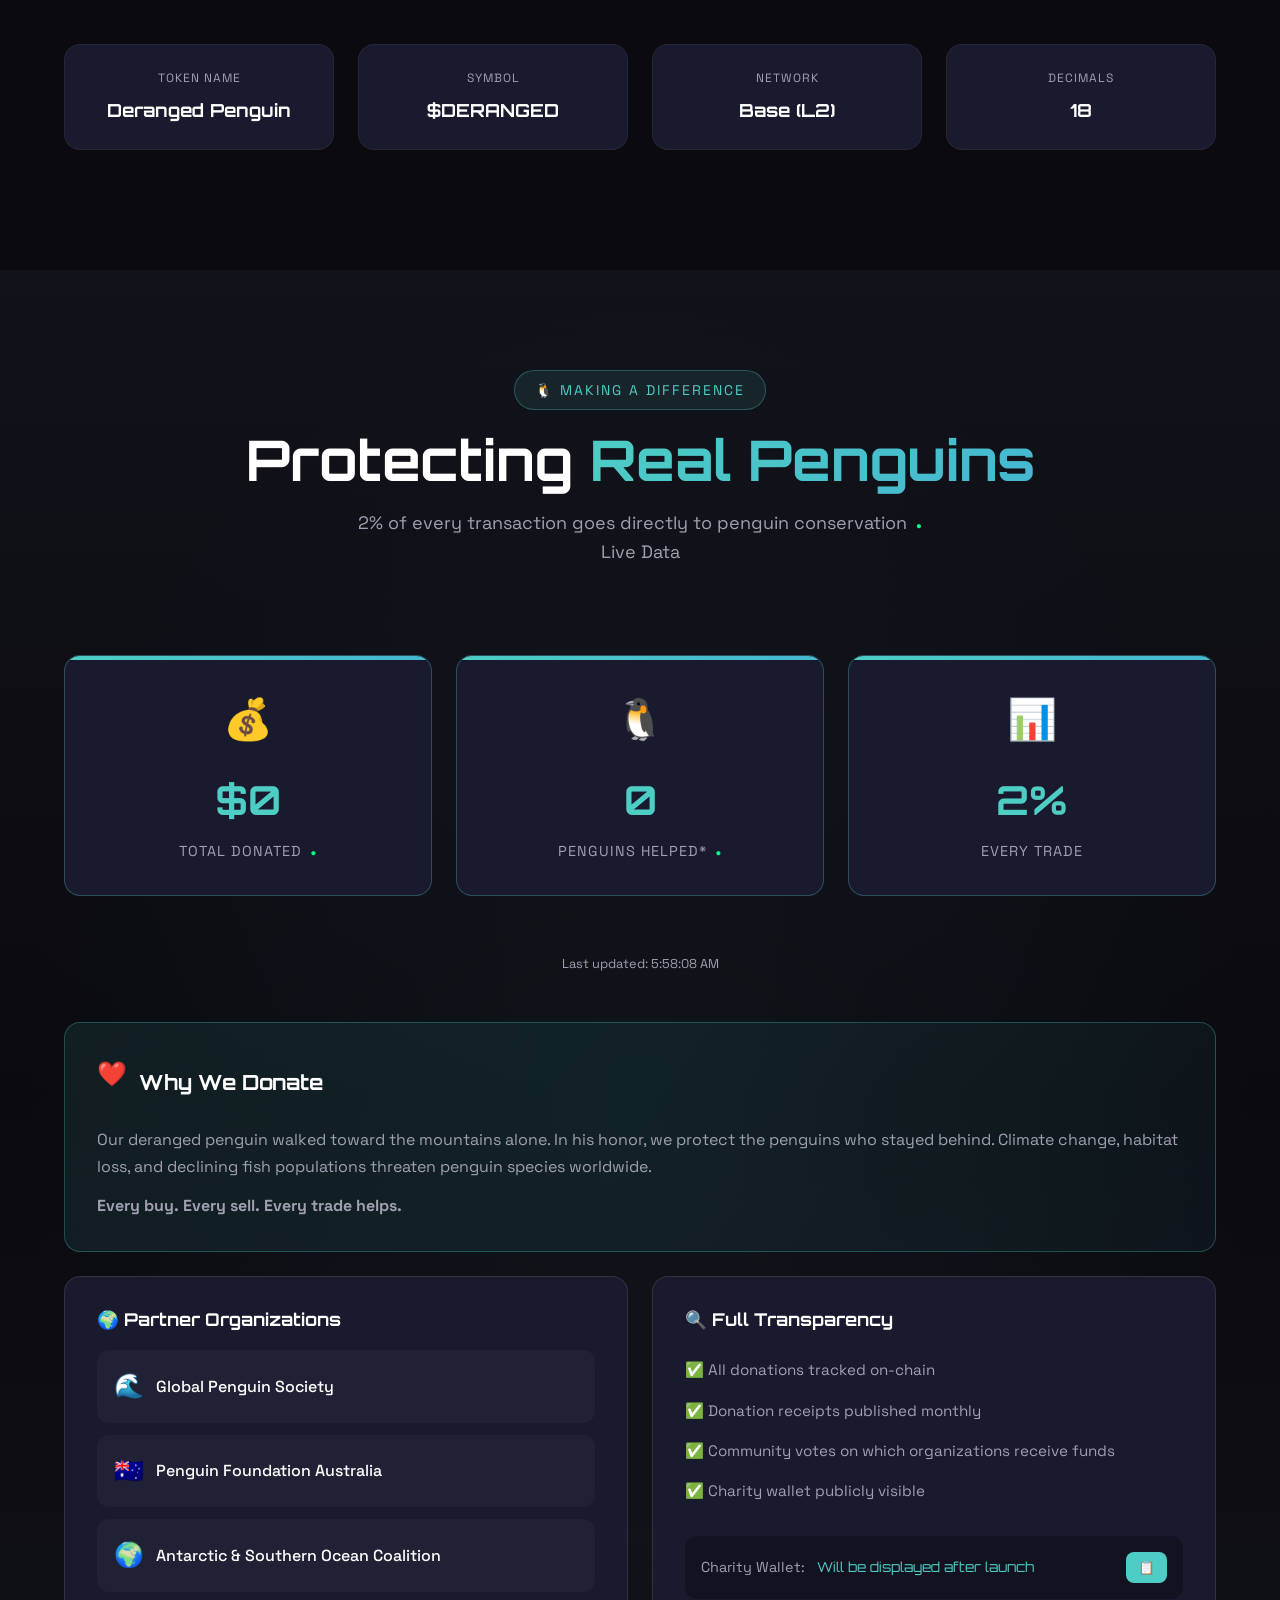
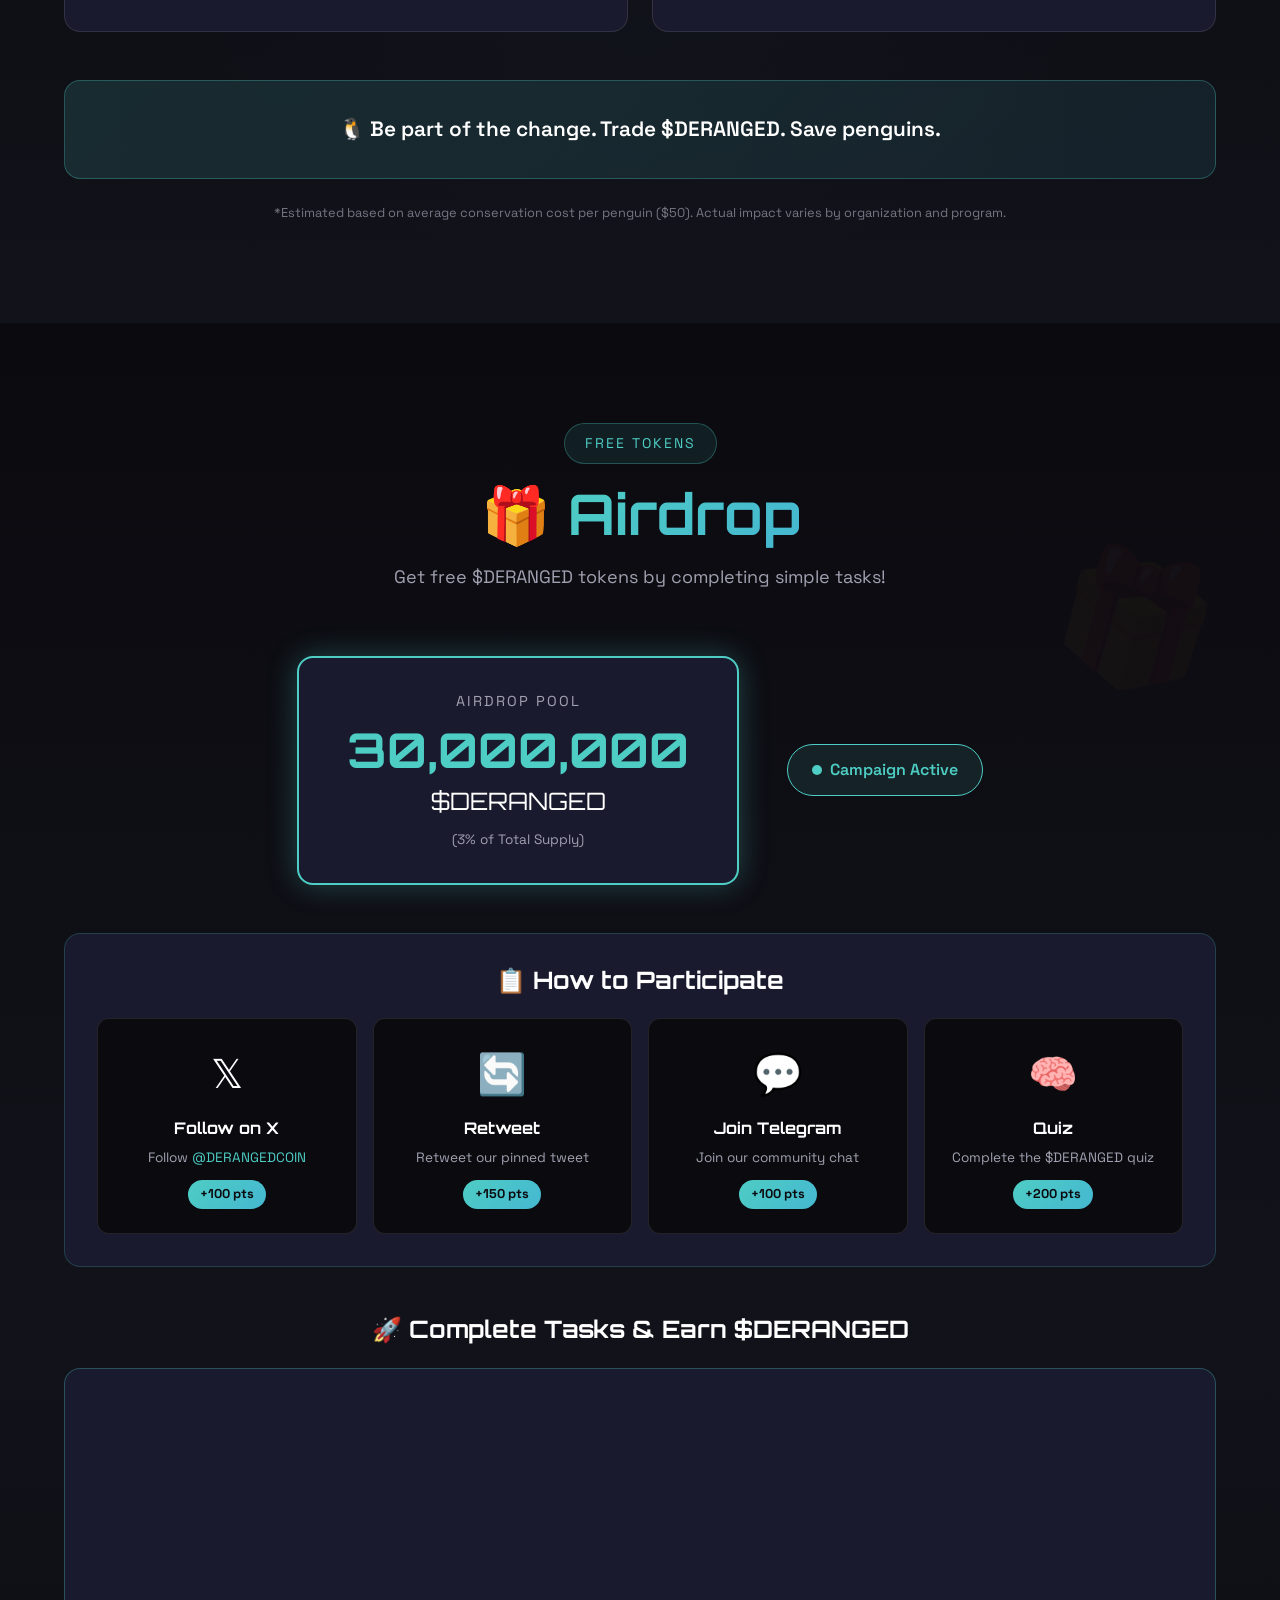
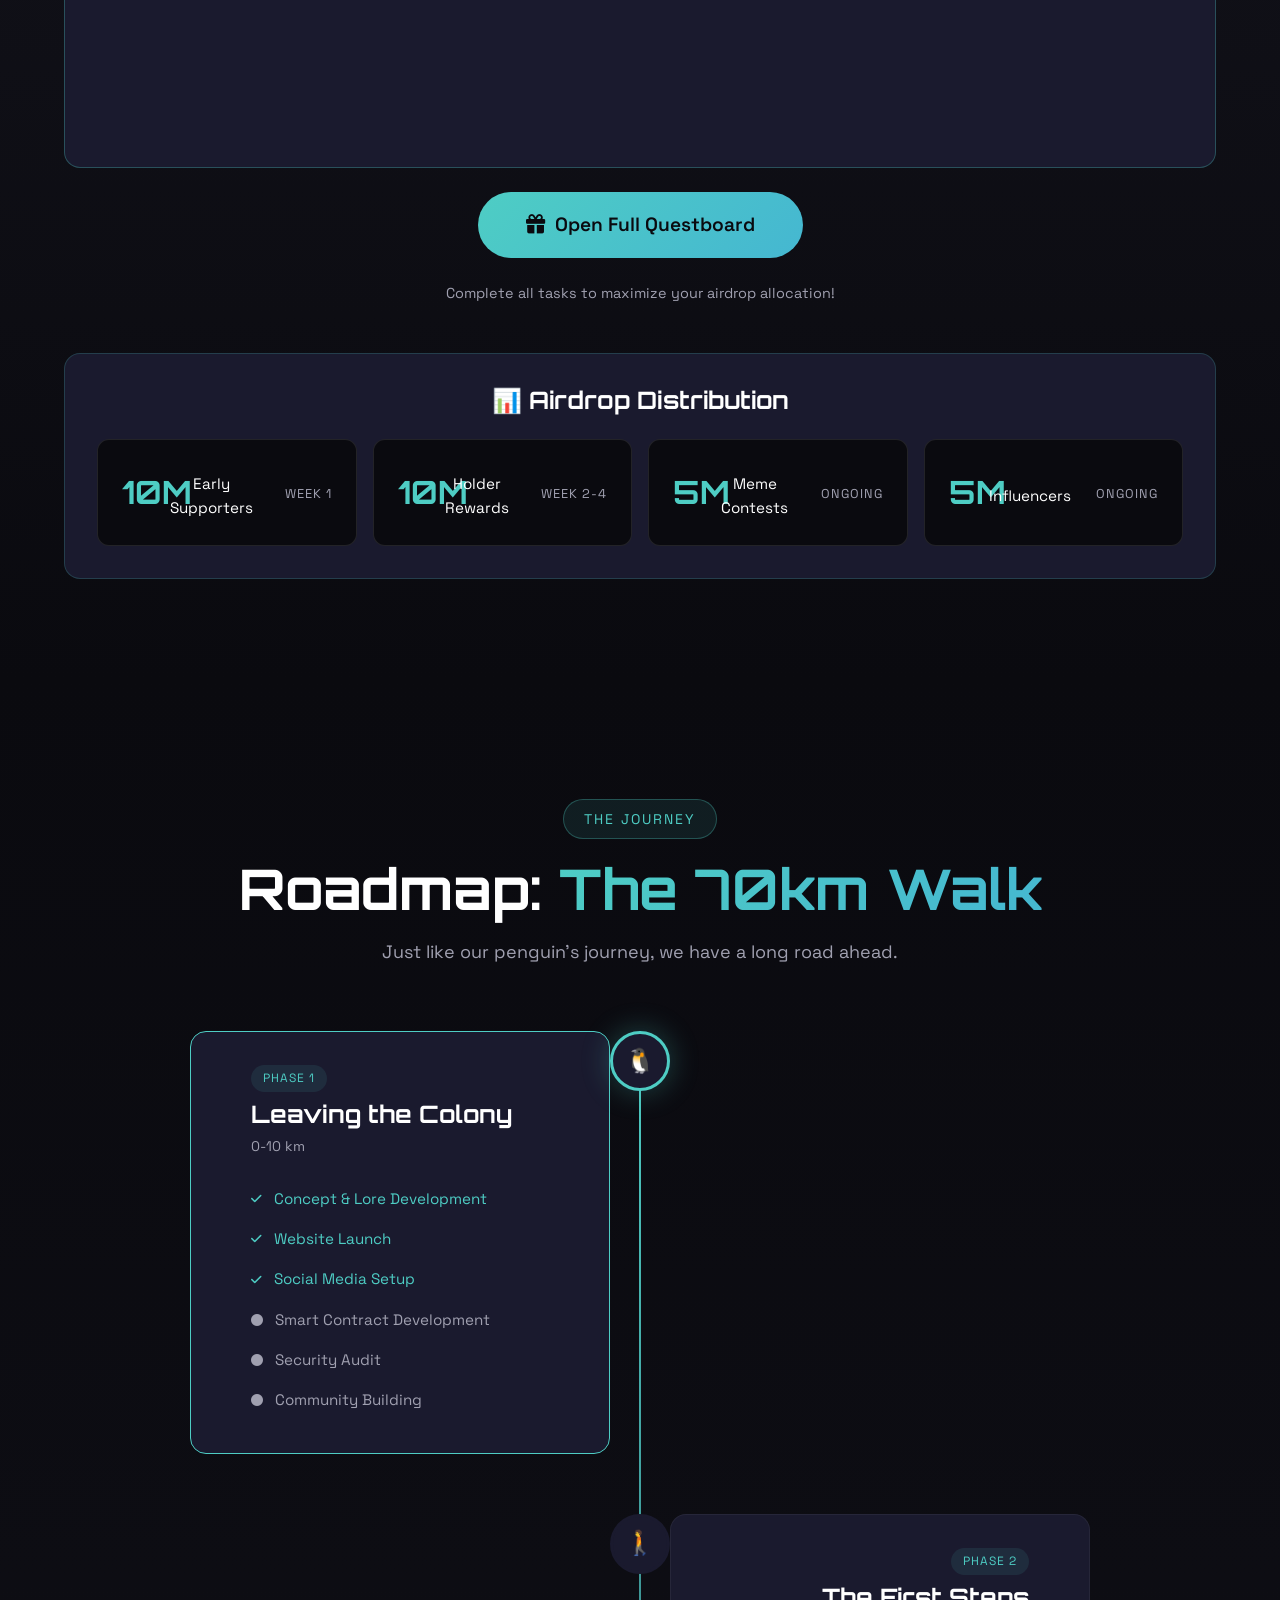
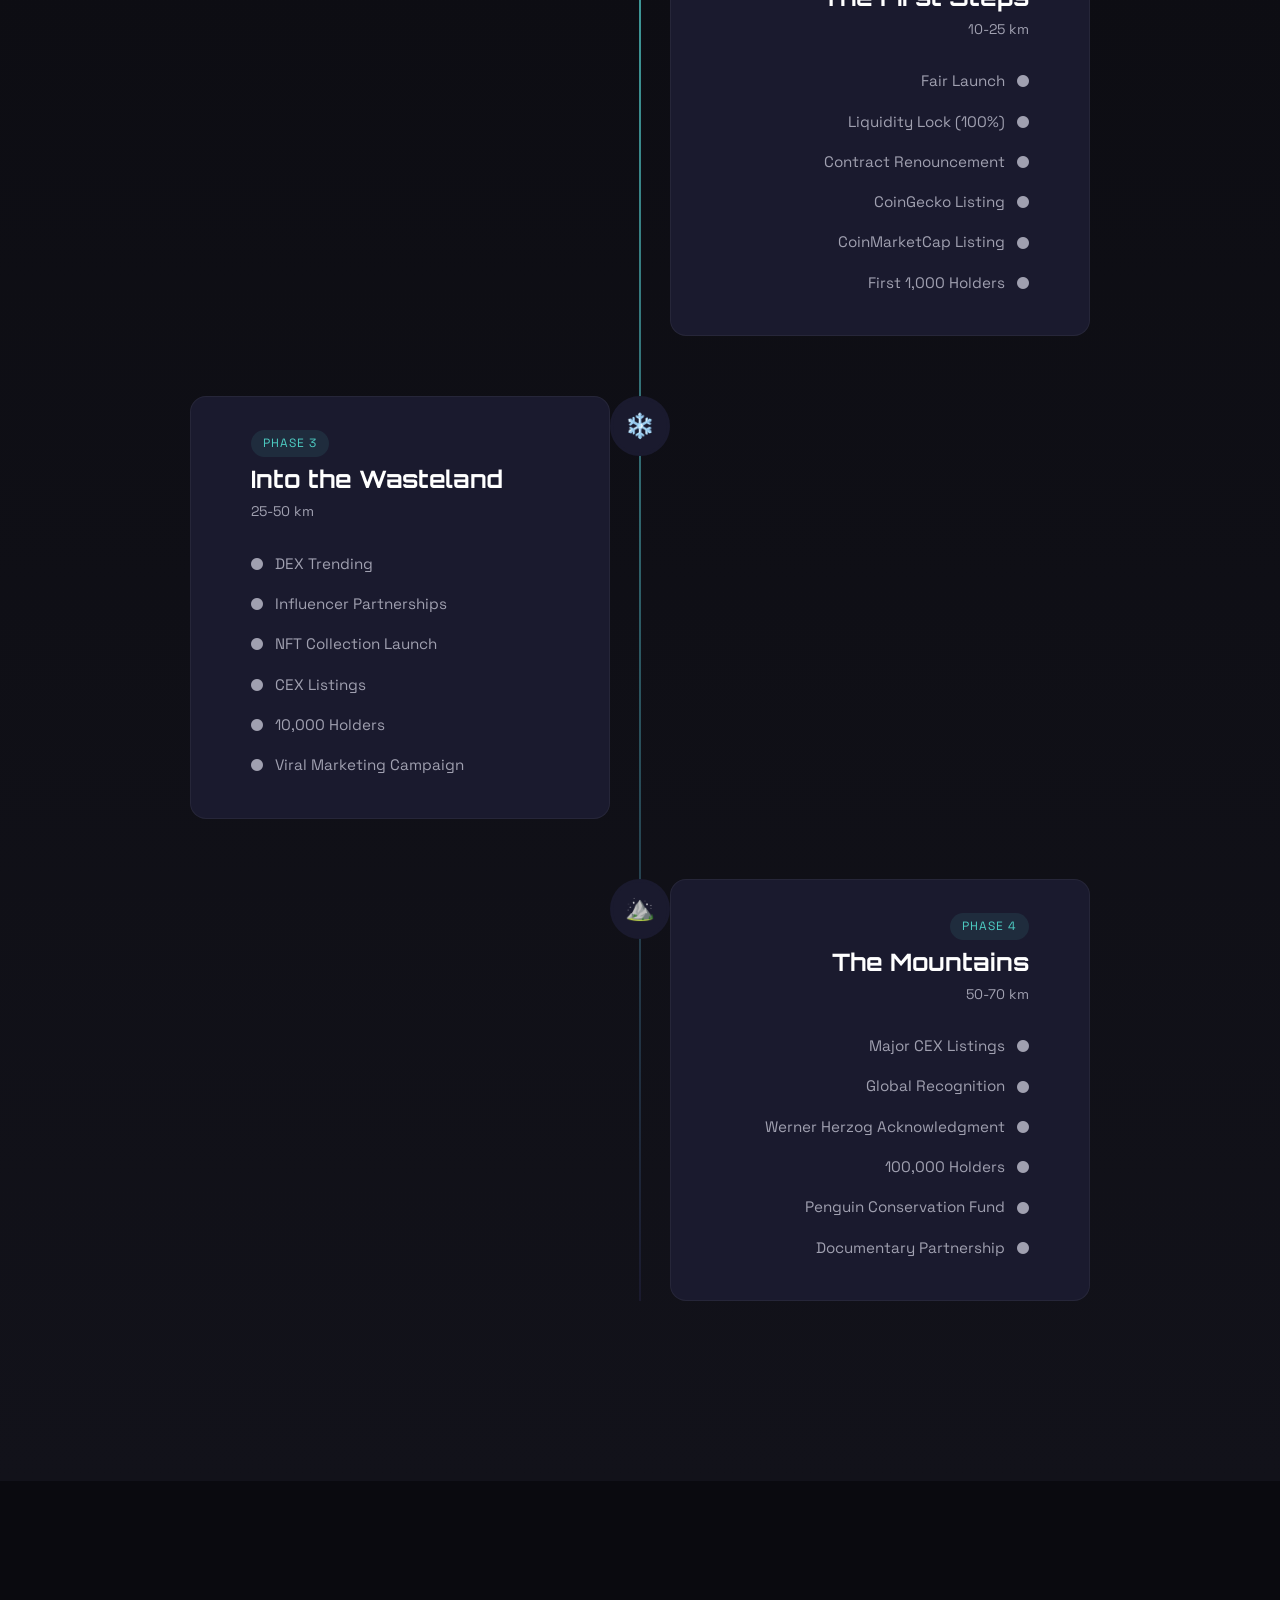
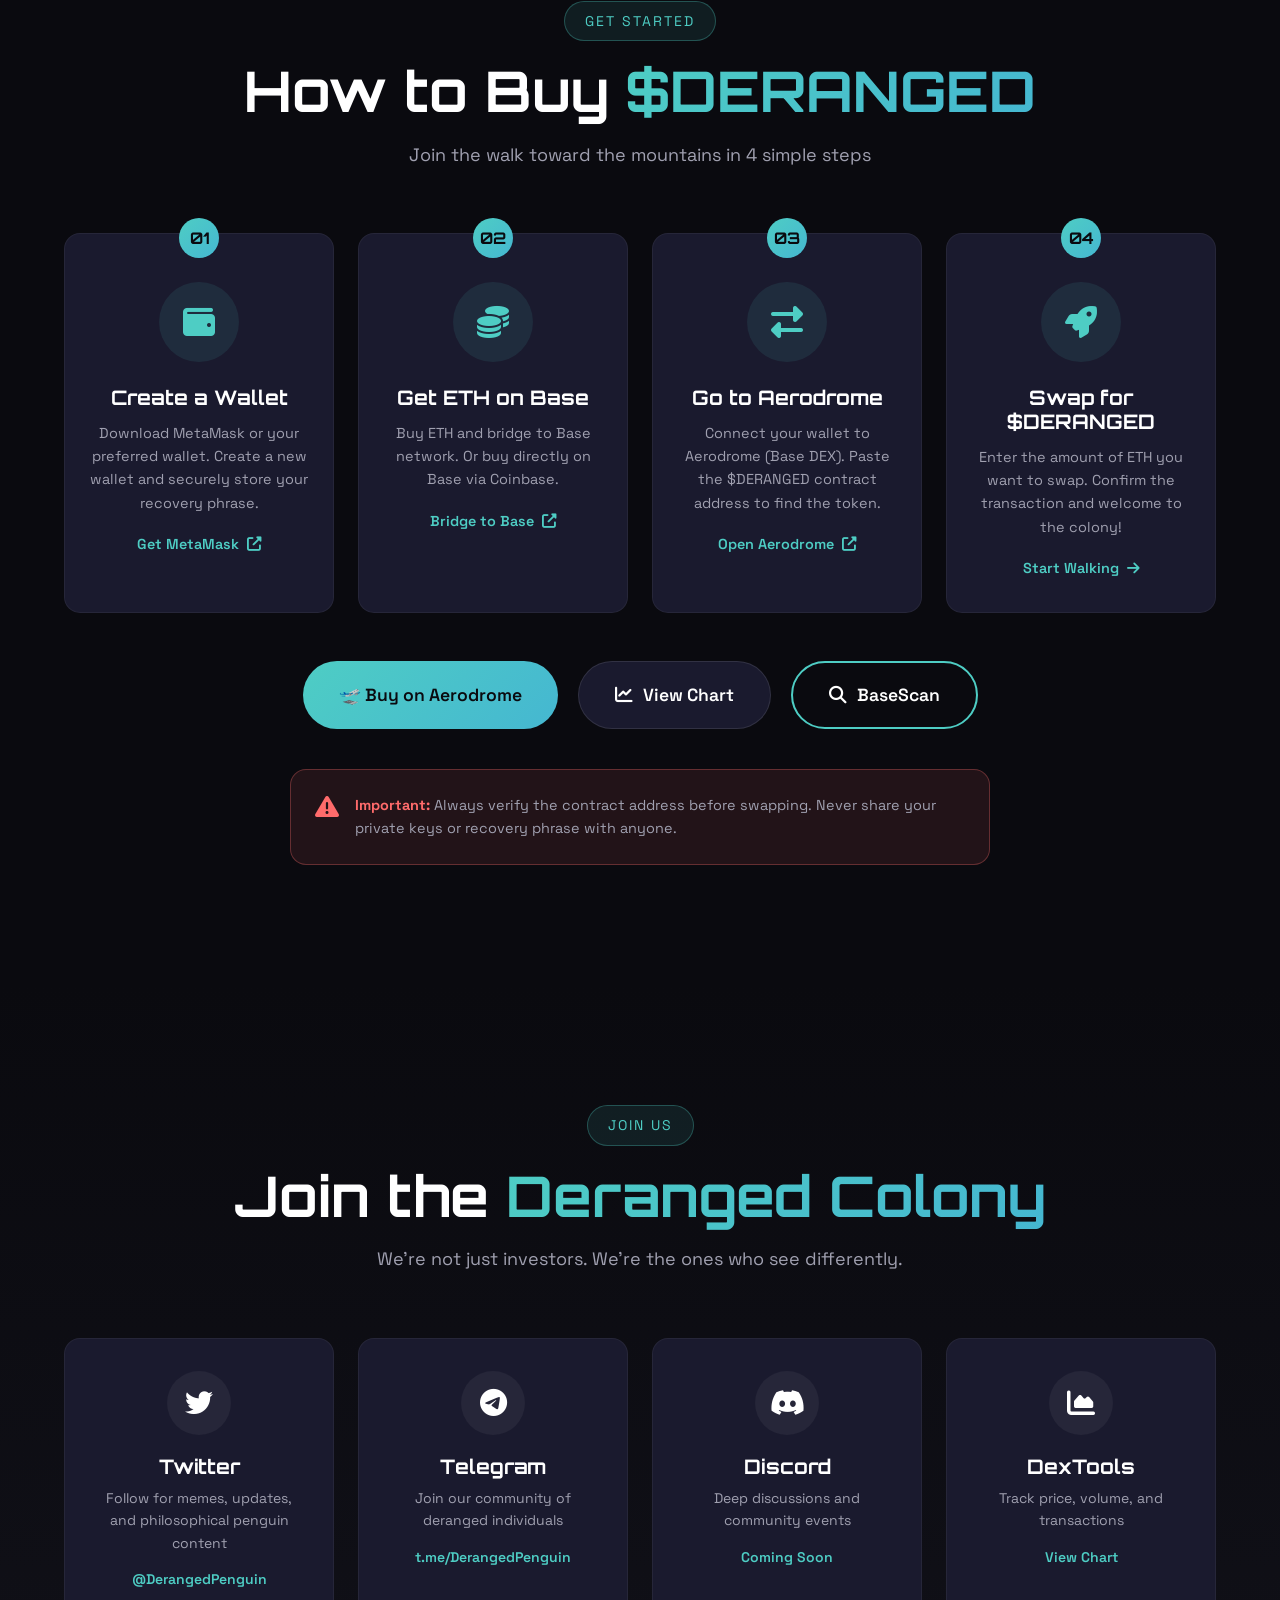
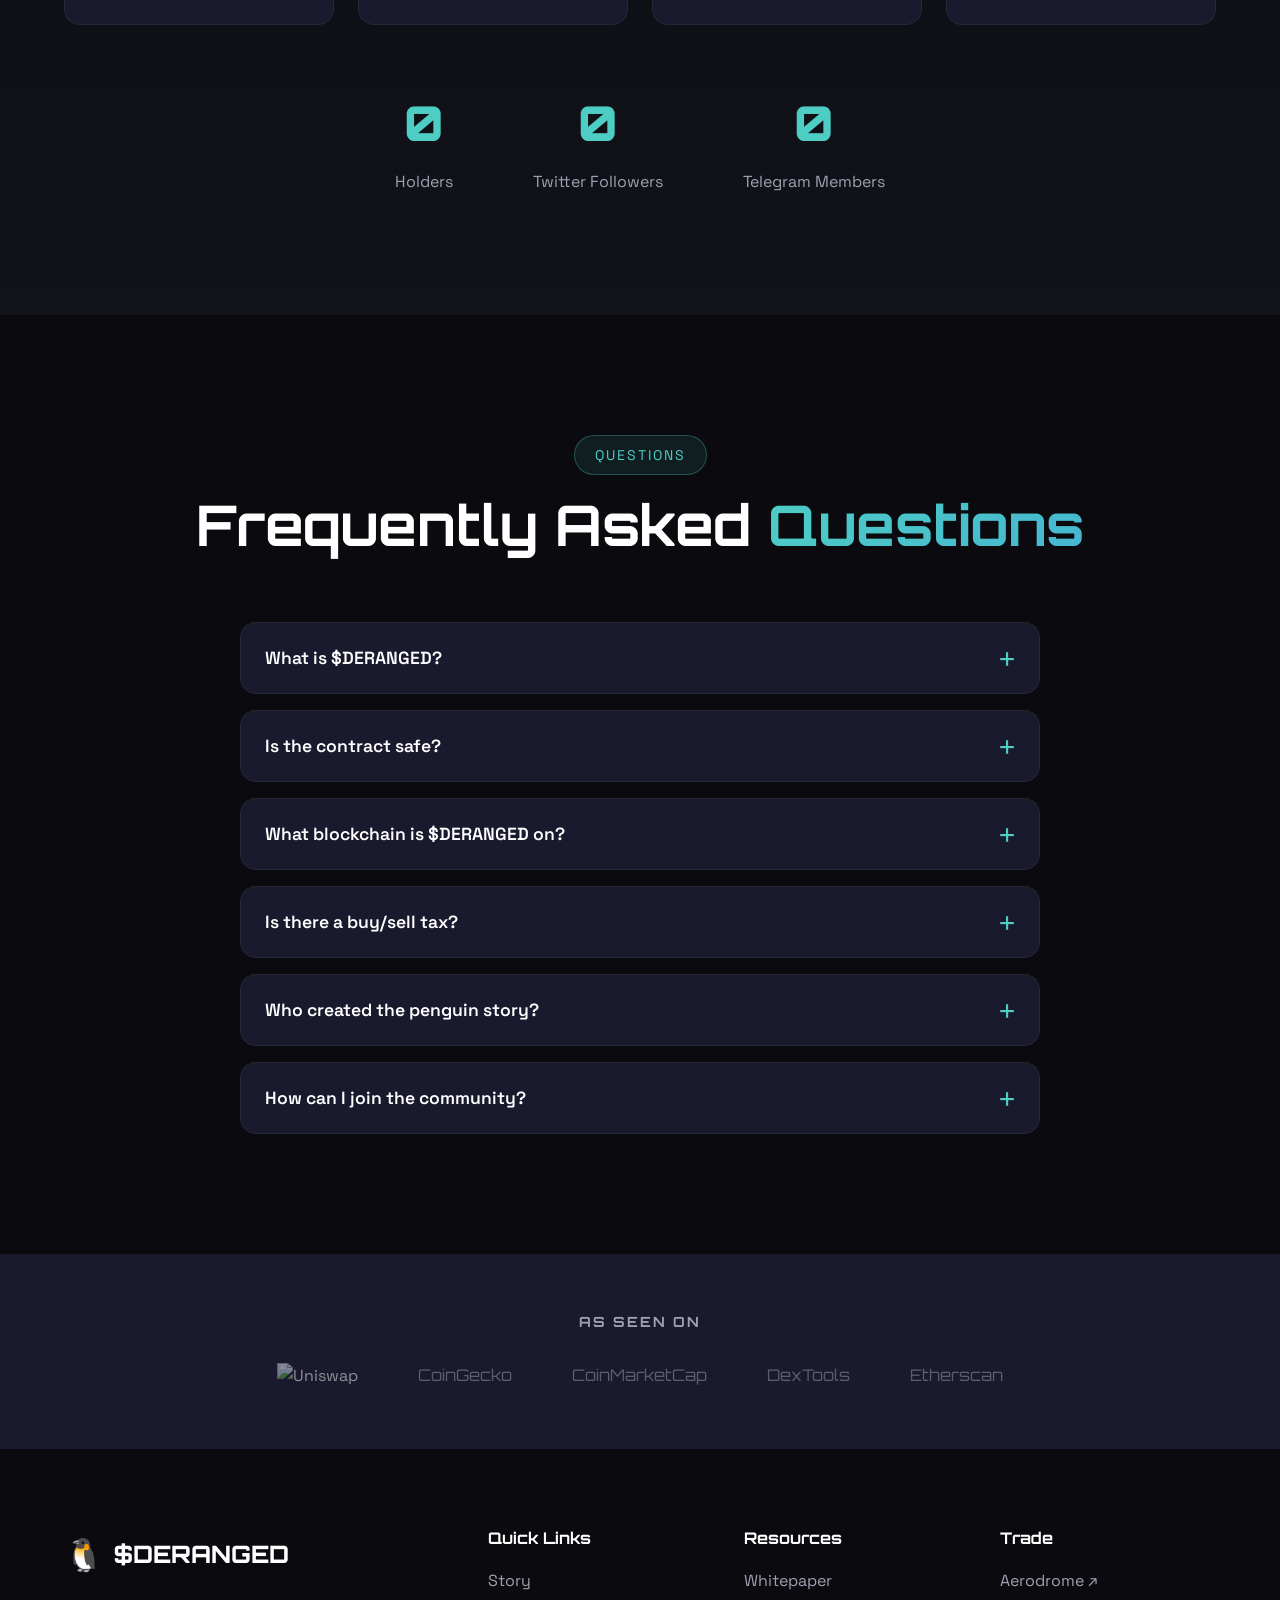
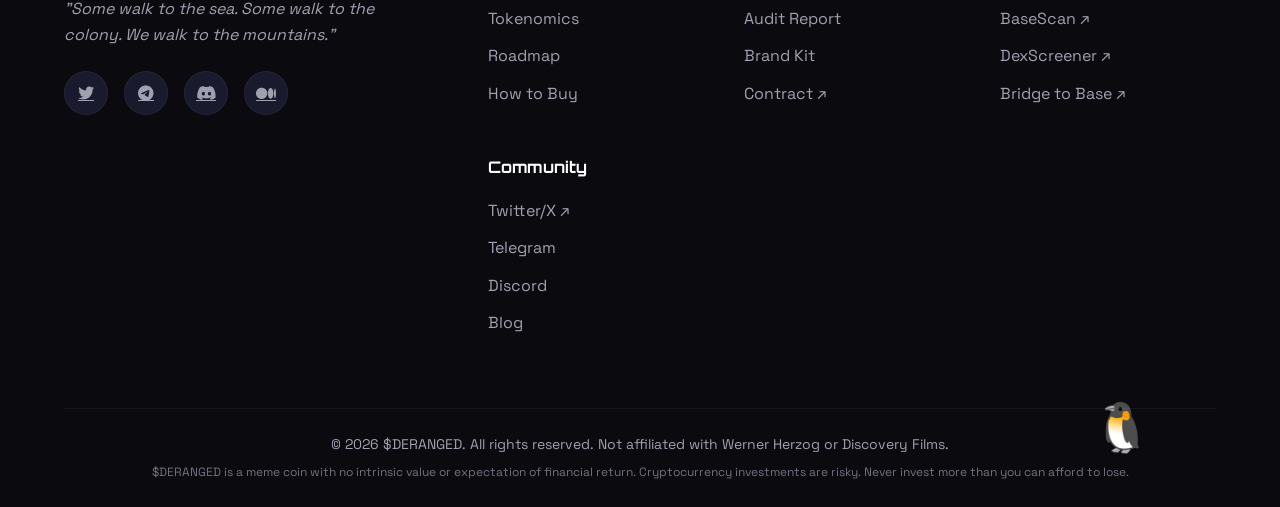
==== commit 5e8b287f: "Replace contract address with Active on Pump.fun since 08/03/2026" ====
--- a/index.html
+++ b/index.html
@@ -98,16 +98,7 @@
             </div>
 
             <div class="contract-address">
-                <span class="label">Contract Address (Base):</span>
-                <div class="address-box">
-                    <code id="contractAddress">0x56649E9e7aD83bF37a74b8160A699D7A270AE3A9</code>
-                    <button class="copy-btn" onclick="copyContract()">
-                        <i class="fas fa-copy"></i>
-                    </button>
-                    <a href="https://basescan.org/address/0x56649E9e7aD83bF37a74b8160A699D7A270AE3A9" target="_blank" class="basescan-link" title="View on BaseScan">
-                        <i class="fas fa-external-link-alt"></i>
-                    </a>
-                </div>
+                <span class="label" style="font-size: 1.2rem; color: #4ECDC4; font-weight: 600;">🚀 ACTIVE ON PUMP.FUN SINCE 08/03/2026</span>
             </div>
         </div>
 
